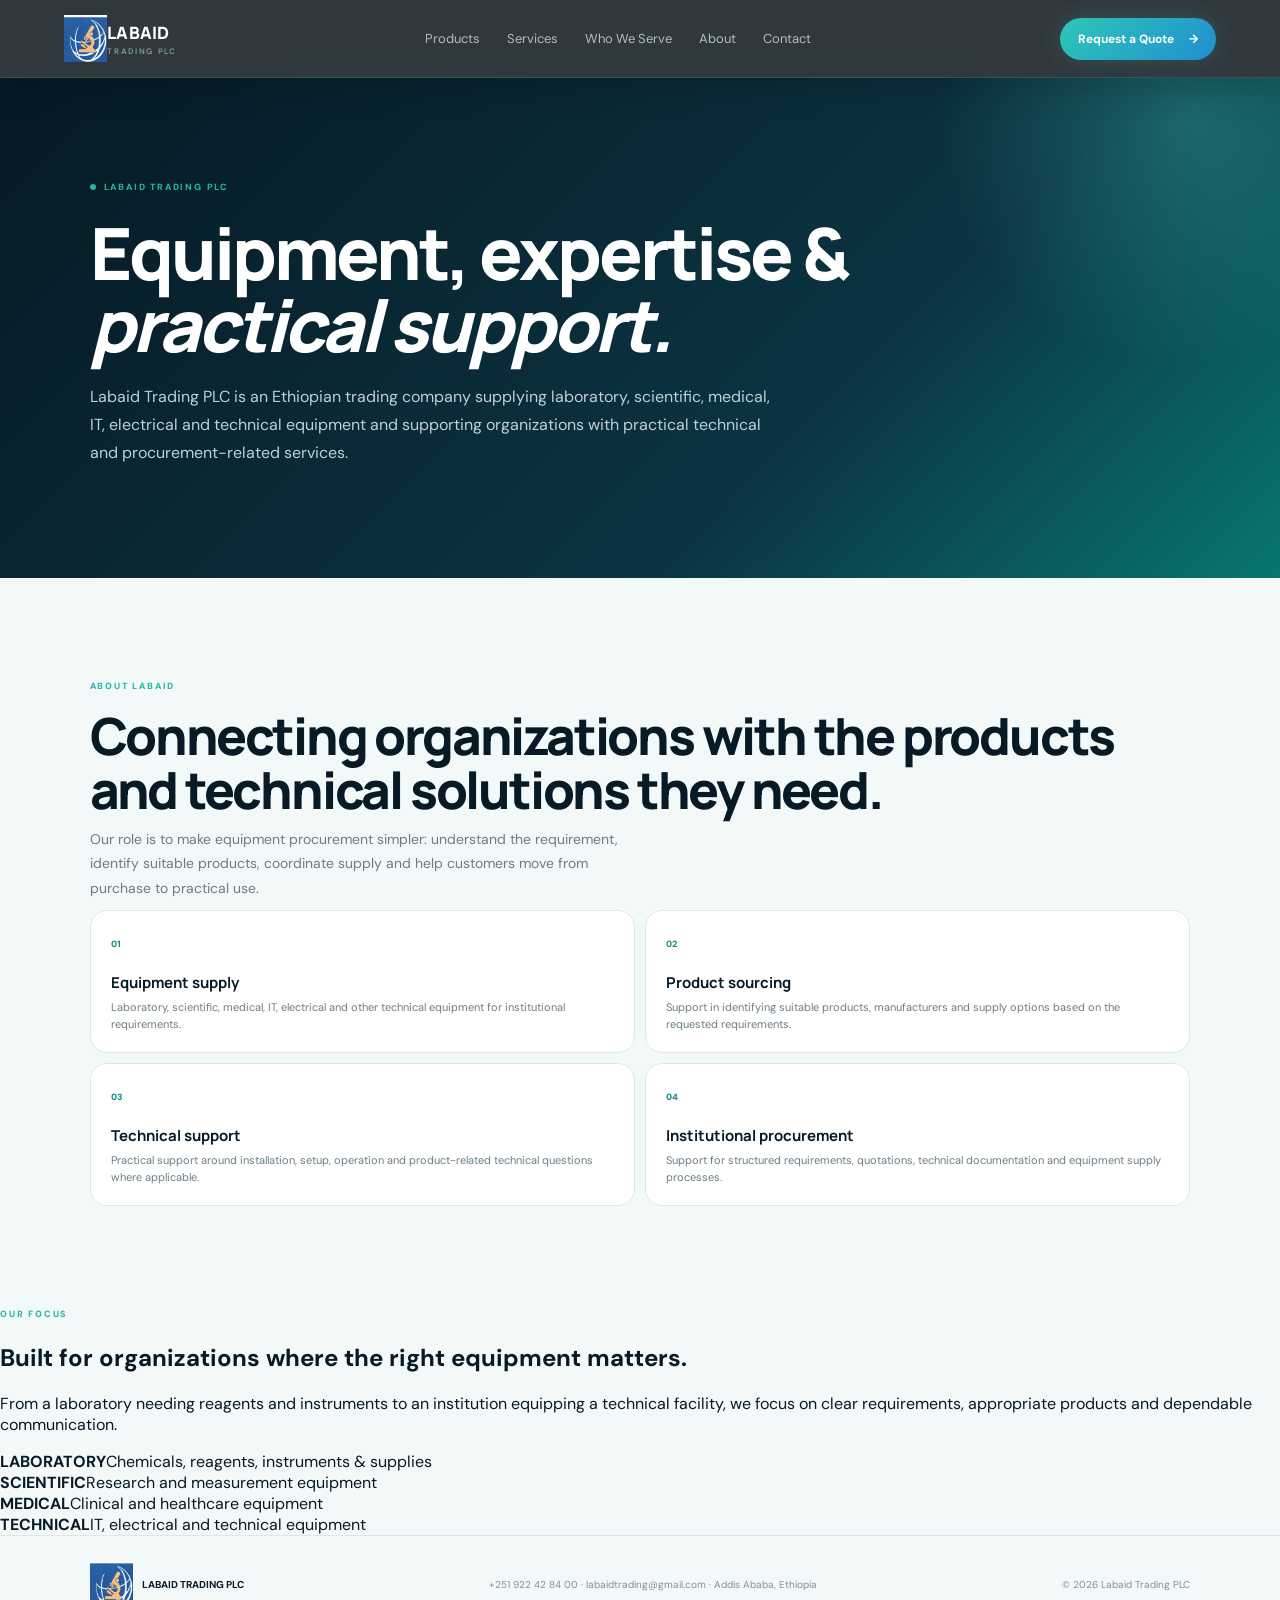
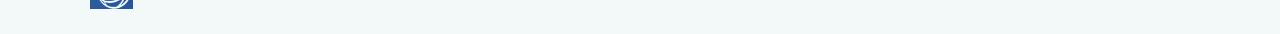
==== about.html @ 238b94e2 "Expand company information and service content" ====
<!doctype html><html lang="en"><head><meta charset="UTF-8"><meta name="viewport" content="width=device-width,initial-scale=1"><title>Labaid Trading PLC | About Us</title><meta name="description" content="About Labaid Trading PLC and its equipment supply and technical support capabilities in Ethiopia."><link rel="preconnect" href="https://fonts.googleapis.com"><link rel="preconnect" href="https://fonts.gstatic.com" crossorigin><link href="https://fonts.googleapis.com/css2?family=DM+Sans:wght@400;500;600;700&family=Manrope:wght@600;700;800&display=swap" rel="stylesheet"><link rel="stylesheet" href="styles.css"></head><body><header class="nav"><a class="brand" href="index.html"><img class="brand-logo" src="labaid-logo.svg" alt="Labaid Trading PLC logo"><span>LABAID <small>TRADING PLC</small></span></a><nav><a href="products.html">Products</a><a href="services.html">Services</a><a href="who-we-serve.html">Who We Serve</a><a href="about.html">About</a><a href="contact.html">Contact</a></nav><a class="nav-cta" href="contact.html">Request a Quote <span>→</span></a></header><main><section class="page-hero"><div class="hero-copy"><div class="eyebrow"><span></span> LABAID TRADING PLC</div><h1>Equipment, expertise & <em>practical support.</em></h1><p>Labaid Trading PLC is an Ethiopian trading company supplying laboratory, scientific, medical, IT, electrical and technical equipment and supporting organizations with practical technical and procurement-related services.</p></div></section><section class="page-section"><div class="sector-intro"><span class="eyebrow small">About Labaid</span><h2>Connecting organizations with the products and technical solutions they need.</h2><p>Our role is to make equipment procurement simpler: understand the requirement, identify suitable products, coordinate supply and help customers move from purchase to practical use.</p></div><div class="sector-grid"><div><span>01</span><strong>Equipment supply</strong><p>Laboratory, scientific, medical, IT, electrical and other technical equipment for institutional requirements.</p></div><div><span>02</span><strong>Product sourcing</strong><p>Support in identifying suitable products, manufacturers and supply options based on the requested requirements.</p></div><div><span>03</span><strong>Technical support</strong><p>Practical support around installation, setup, operation and product-related technical questions where applicable.</p></div><div><span>04</span><strong>Institutional procurement</strong><p>Support for structured requirements, quotations, technical documentation and equipment supply processes.</p></div></div></section><section class="dark-info-section"><div><span class="eyebrow small">Our focus</span><h2>Built for organizations where the right equipment matters.</h2><p>From a laboratory needing reagents and instruments to an institution equipping a technical facility, we focus on clear requirements, appropriate products and dependable communication.</p></div><div class="focus-list"><div><b>LABORATORY</b><span>Chemicals, reagents, instruments & supplies</span></div><div><b>SCIENTIFIC</b><span>Research and measurement equipment</span></div><div><b>MEDICAL</b><span>Clinical and healthcare equipment</span></div><div><b>TECHNICAL</b><span>IT, electrical and technical equipment</span></div></div></section></main><footer><div><img class="brand-logo" src="labaid-logo.svg" alt="Labaid Trading PLC logo"><b>LABAID TRADING PLC</b></div><span>+251 922 42 84 00 · labaidtrading@gmail.com · Addis Ababa, Ethiopia</span><span>© 2026 Labaid Trading PLC</span></footer></body></html>
---- styles.css ----
:root{--ink:#071a25;--ink2:#0b2735;--muted:#6c7d86;--paper:#f5f8f8;--card:#fff;--line:#dfe8e9;--accent:#0c8a82;--accent2:#22b8a8;--soft:#e5f5f2;--navy:#061923}
*{box-sizing:border-box}html{scroll-behavior:smooth}body{margin:0;background:var(--paper);color:var(--ink);font-family:"DM Sans",sans-serif}button,input,textarea{font:inherit}a{text-decoration:none;color:inherit}.nav{height:78px;display:flex;align-items:center;justify-content:space-between;padding:0 5%;position:sticky;top:0;z-index:20;background:rgba(245,248,248,.88);backdrop-filter:blur(18px);border-bottom:1px solid rgba(7,26,37,.08)}.brand{display:flex;align-items:center;gap:10px;font:800 17px Manrope;letter-spacing:.2px}.brand small{display:block;font:600 8px "DM Sans";letter-spacing:1.7px;color:var(--muted);margin-top:2px}.brand-mark{display:grid;place-items:center;width:34px;height:34px;border-radius:11px;background:var(--ink);color:#fff;font:800 17px Manrope}.nav nav{display:flex;gap:27px;font-size:13px;color:#52636b}.nav nav a:hover{color:var(--accent)}.nav-cta,.primary{display:inline-flex;align-items:center;gap:15px;border:0;border-radius:999px;background:var(--ink);color:#fff;padding:13px 18px;font-weight:700;font-size:12px;box-shadow:0 10px 25px rgba(7,26,37,.14);transition:.2s}.nav-cta:hover,.primary:hover{transform:translateY(-2px);background:#0d3443}.hero{min-height:700px;background:linear-gradient(135deg,#061923 0%,#0b2938 55%,#083f48 100%);color:#fff;display:grid;grid-template-columns:1.05fr .95fr;align-items:center;padding:70px 7%;position:relative;overflow:hidden}.hero-grid{position:absolute;inset:0;opacity:.17;background-image:linear-gradient(rgba(255,255,255,.15) 1px,transparent 1px),linear-gradient(90deg,rgba(255,255,255,.15) 1px,transparent 1px);background-size:70px 70px;mask-image:linear-gradient(to right,#000,transparent)}.orb{position:absolute;border-radius:50%;filter:blur(1px);opacity:.4}.orb-a{width:480px;height:480px;right:-130px;top:-160px;background:radial-gradient(circle,#1eb5a6,transparent 67%)}.orb-b{width:300px;height:300px;left:-180px;bottom:-160px;background:radial-gradient(circle,#146c82,transparent 67%)}.hero-copy{position:relative;z-index:1;max-width:760px}.eyebrow{display:inline-flex;align-items:center;gap:8px;text-transform:uppercase;letter-spacing:1.8px;font-size:9px;font-weight:800;color:var(--accent2)}.hero .eyebrow{color:#75e4d7}.eyebrow>span{width:6px;height:6px;border-radius:50%;background:currentColor}.eyebrow.small{font-size:9px}.hero h1{font:800 clamp(45px,6vw,78px)/.99 Manrope;letter-spacing:-3.8px;margin:24px 0 25px}.hero h1 em,h2 em{font-style:normal;color:#46d5c5}.hero p{max-width:650px;color:#bfd0d5;font-size:16px;line-height:1.75;margin:0 0 30px}.hero-actions{display:flex;gap:11px;align-items:center}.hero .primary{background:var(--accent2);color:#05201f}.hero .primary:hover{background:#5de0d3}.secondary{border:1px solid rgba(255,255,255,.22);border-radius:999px;padding:13px 19px;font-weight:700;font-size:12px;color:#e7f0f2}.hero-proof{display:flex;gap:13px;align-items:center;margin-top:50px;color:#88a3ac;font-size:10px;text-transform:uppercase;letter-spacing:.8px}.hero-proof span{color:#4ed8c9}.hero-proof b{color:#d8e4e7;font-weight:600;margin-right:12px}.hero-panel{position:relative;z-index:1;justify-self:end;width:min(420px,100%);height:440px;border:1px solid rgba(255,255,255,.14);border-radius:30px;background:linear-gradient(145deg,rgba(255,255,255,.08),rgba(255,255,255,.025));box-shadow:0 35px 100px rgba(0,0,0,.25);backdrop-filter:blur(8px);padding:24px;display:flex;flex-direction:column;justify-content:space-between}.panel-top,.panel-bottom{display:flex;justify-content:space-between;color:#9bb4bc;font-size:9px;letter-spacing:1.4px}.panel-ring{flex:1;display:grid;place-items:center}.panel-ring:before{content:"";position:absolute;width:265px;height:265px;border:1px solid rgba(70,213,197,.28);border-radius:50%;box-shadow:0 0 0 24px rgba(70,213,197,.025),0 0 0 48px rgba(70,213,197,.018)}.ring-core{width:150px;height:150px;border-radius:50%;display:grid;place-items:center;text-align:center;background:radial-gradient(circle,#1b555e,#0a2934 70%);border:1px solid rgba(70,213,197,.55);font:800 26px/1 Manrope;letter-spacing:2px;position:relative}.ring-core small{font:600 7px "DM Sans";letter-spacing:2px;color:#7fd8d0}.intro{display:grid;grid-template-columns:1fr 1fr;gap:70px;padding:105px 7% 85px;background:#fff}.intro h2,.section-head h2,.sector-intro h2,.about h2,.cta h2{font:800 clamp(30px,4vw,52px)/1.06 Manrope;letter-spacing:-2.2px;margin:14px 0 0}.intro p,.sector-intro p,.about p,.cta p{color:var(--muted);line-height:1.75;font-size:14px;max-width:560px;margin:10px 0}.products{padding:80px 7% 110px}.section-head{display:flex;justify-content:space-between;align-items:end;gap:30px;margin-bottom:30px}.filter{display:flex;flex-wrap:wrap;gap:7px;justify-content:flex-end}.filter button{border:1px solid var(--line);background:#fff;color:#53656d;border-radius:999px;padding:9px 12px;font-size:10px;font-weight:700}.filter button.active,.filter button:hover{background:var(--ink);border-color:var(--ink);color:#fff}.product-grid{display:grid;grid-template-columns:repeat(3,1fr);gap:15px}.product-card{background:#fff;border:1px solid var(--line);border-radius:22px;overflow:hidden;transition:.25s}.product-card:hover{transform:translateY(-5px);box-shadow:0 22px 50px rgba(7,26,37,.09);border-color:#b8d4d2}.product-visual{height:180px;background:linear-gradient(135deg,#dff1ef,#f7fbfb);display:grid;place-items:center;position:relative;overflow:hidden}.product-visual:after{content:"";width:150px;height:150px;border-radius:50%;border:1px solid rgba(12,138,130,.2);box-shadow:0 0 0 22px rgba(12,138,130,.04),0 0 0 45px rgba(12,138,130,.025)}.product-symbol{position:absolute;z-index:1;font-size:42px}.product-body{padding:20px}.tag{font-size:9px;text-transform:uppercase;letter-spacing:1.3px;color:var(--accent);font-weight:800}.product-body h3{font:800 19px Manrope;margin:9px 0 7px}.product-body p{font-size:12px;color:var(--muted);line-height:1.55;margin:0 0 17px}.product-link{color:var(--ink);font-weight:800;font-size:11px}.empty{grid-column:1/-1;text-align:center;padding:60px;background:#fff;border:1px dashed var(--line);border-radius:22px;color:var(--muted)}.services{padding:100px 7%;background:#061923;color:#fff}.services .section-head h2{color:#fff}.service-grid{display:grid;grid-template-columns:repeat(3,1fr);gap:12px;margin-top:35px}.service-card{border:1px solid rgba(255,255,255,.1);border-radius:20px;background:rgba(255,255,255,.045);padding:25px;min-height:190px;transition:.2s}.service-card:hover{background:rgba(255,255,255,.075);transform:translateY(-3px)}.service-icon{font-size:28px}.service-card h3{font:700 18px Manrope;margin:20px 0 8px}.service-card p{font-size:12px;line-height:1.65;color:#9db0b7;margin:0}.sectors{padding:105px 7%;display:grid;grid-template-columns:.85fr 1.15fr;gap:70px}.sector-grid{display:grid;grid-template-columns:repeat(2,1fr);gap:10px}.sector-grid>div{background:#fff;border:1px solid var(--line);border-radius:17px;padding:20px}.sector-grid span{font-size:9px;color:var(--accent);font-weight:800}.sector-grid strong{display:block;font:700 15px Manrope;margin:20px 0 6px}.sector-grid p{font-size:11px;color:var(--muted);line-height:1.5;margin:0}.about{margin:0 7% 100px;background:var(--ink);color:#fff;border-radius:30px;padding:70px;display:grid;grid-template-columns:220px 1fr;gap:55px;align-items:center}.about-mark{width:170px;height:170px;border-radius:45px;display:grid;place-items:center;background:linear-gradient(135deg,var(--accent2),#0b5965);font:800 90px Manrope;box-shadow:0 25px 60px rgba(0,0,0,.2)}.about p{color:#aebfc5}.about-points{display:flex;flex-wrap:wrap;gap:9px;margin-top:25px}.about-points span{border:1px solid rgba(255,255,255,.13);border-radius:999px;padding:9px 12px;font-size:10px;color:#c7d7db}.cta{margin:0 7% 90px;padding:60px 6%;border-radius:28px;background:var(--soft);display:grid;grid-template-columns:1fr 1fr;gap:55px}.cta h2{margin-bottom:8px}.cta form{display:grid;grid-template-columns:1fr 1fr;gap:10px}.cta input,.cta textarea{border:1px solid #cddddd;background:#fff;border-radius:12px;padding:13px;outline:none;color:var(--ink)}.cta textarea{grid-column:1/-1;min-height:115px;resize:vertical}.cta input:focus,.cta textarea:focus{border-color:var(--accent)}.cta .primary{justify-content:center;grid-column:1/-1;background:var(--ink)}#formStatus{grid-column:1/-1;font-size:11px;color:var(--accent);min-height:15px}footer{padding:25px 7%;border-top:1px solid var(--line);display:flex;justify-content:space-between;align-items:center;color:#829199;font-size:10px;gap:20px}footer>div{display:flex;align-items:center;gap:9px;color:var(--ink)}footer .brand-mark{width:28px;height:28px;font-size:13px}.modal-backdrop{display:none;position:fixed;inset:0;background:rgba(2,15,21,.68);backdrop-filter:blur(8px);z-index:40;padding:20px}.modal-backdrop.open{display:grid;place-items:center}.modal{width:min(620px,100%);background:#fff;border-radius:25px;padding:35px;position:relative;box-shadow:0 35px 100px rgba(0,0,0,.3)}#modalClose{position:absolute;right:17px;top:15px;border:0;border-radius:50%;width:34px;height:34px;background:#edf2f2;font-size:22px;color:#60717a}.modal h2{font:800 30px Manrope;letter-spacing:-1.2px;margin:10px 0}.modal p{color:var(--muted);line-height:1.6}.modal .primary{margin-top:20px}.modal-meta{font-size:10px;text-transform:uppercase;letter-spacing:1px;color:var(--accent);font-weight:800}.modal a{color:var(--accent);font-weight:700}@media(max-width:900px){.nav nav{display:none}.hero{grid-template-columns:1fr;padding:80px 6%;min-height:auto}.hero-panel{display:none}.intro,.sectors,.cta{grid-template-columns:1fr}.product-grid,.service-grid{grid-template-columns:repeat(2,1fr)}.about{grid-template-columns:1fr;padding:45px}.about-mark{width:110px;height:110px;font-size:60px}.section-head{align-items:start;flex-direction:column}.filter{justify-content:flex-start}}@media(max-width:560px){.nav{padding:0 18px}.nav-cta{display:none}.hero{padding:70px 20px}.hero h1{letter-spacing:-2.4px}.hero-proof{flex-wrap:wrap}.intro,.products,.services,.sectors{padding-left:20px;padding-right:20px}.product-grid,.service-grid,.sector-grid{grid-template-columns:1fr}.about{margin:0 20px 60px;padding:35px 25px}.cta{margin:0 20px 60px;padding:35px 25px}.cta form{grid-template-columns:1fr}.cta textarea,.cta .primary{grid-column:auto}footer{padding:22px 20px;flex-direction:column;align-items:flex-start}}
.brand-logo{height:48px;width:auto;display:block;object-fit:contain}.nav .brand{gap:0}.hero-photo{width:100%;height:100%;min-height:390px;object-fit:cover;border-radius:22px;opacity:.9;display:block}.hero-panel{overflow:hidden}.hero-panel .panel-top,.hero-panel .panel-bottom{position:relative;z-index:2}.hero-panel:has(.hero-photo){padding:18px}.hero-panel:has(.hero-photo) .panel-ring{position:relative;overflow:hidden;border-radius:22px}.hero-panel:has(.hero-photo) .panel-ring:before{display:none}.visual-strip{padding:0 7% 95px;display:grid;grid-template-columns:1.4fr 1fr 1fr;gap:14px}.visual-tile{min-height:270px;border-radius:24px;overflow:hidden;position:relative;background:#0b2735}.visual-tile img{width:100%;height:100%;object-fit:cover;display:block;transition:.4s}.visual-tile:hover img{transform:scale(1.04)}.visual-tile:after{content:"";position:absolute;inset:0;background:linear-gradient(180deg,transparent 35%,rgba(4,20,27,.72))}.visual-tile div{position:absolute;z-index:2;left:22px;bottom:20px;color:#fff}.visual-tile strong{display:block;font:700 17px Manrope}.visual-tile span{font-size:10px;color:#c8d8dc}.page-hero{min-height:500px;background:linear-gradient(135deg,#061923,#0b3442 65%,#08766e);color:#fff;padding:95px 7%;display:flex;align-items:center;position:relative;overflow:hidden}.page-hero:after{content:"";position:absolute;width:520px;height:520px;border-radius:50%;right:-170px;top:-220px;background:radial-gradient(circle,rgba(70,213,197,.28),transparent 68%)}.page-hero .hero-copy{max-width:800px}.page-hero h1{font:800 clamp(44px,6vw,72px)/1 Manrope;letter-spacing:-3px;margin:22px 0}.page-hero p{max-width:680px;color:#bfd0d5;font-size:16px;line-height:1.75}.page-section{padding:95px 7%}.page-contact{padding:65px 7%;background:var(--soft);display:grid;grid-template-columns:1fr 1fr;gap:50px}.contact-details{display:grid;gap:10px;margin-top:22px}.contact-details div{background:#fff;border:1px solid var(--line);border-radius:14px;padding:14px 16px}.contact-details b{display:block;font-size:10px;text-transform:uppercase;letter-spacing:1px;color:var(--accent);margin-bottom:4px}.contact-details span{font-size:13px;color:var(--ink)}.product-photo{width:100%;height:180px;object-fit:cover;display:block}.modal-product-photo{width:100%;max-height:280px;object-fit:cover;border-radius:15px;margin-bottom:20px}@media(max-width:900px){.visual-strip{grid-template-columns:1fr 1fr}.page-contact{grid-template-columns:1fr}}@media(max-width:560px){.visual-strip{grid-template-columns:1fr;padding-left:20px;padding-right:20px}.brand-logo{height:42px}.page-hero{padding:75px 20px}.page-section{padding-left:20px;padding-right:20px}.page-contact{padding-left:20px;padding-right:20px}}

.category-lead{color:var(--muted);font-size:13px;line-height:1.6;max-width:600px;margin:12px 0 0}.category-grid{display:grid;grid-template-columns:repeat(4,1fr);gap:14px;margin-top:34px}.category-card{background:#fff;border:1px solid var(--line);border-radius:24px;overflow:hidden;transition:.25s;box-shadow:0 8px 24px rgba(7,26,37,.04)}.category-card:hover{transform:translateY(-7px);box-shadow:0 25px 55px rgba(7,26,37,.12);border-color:#a8d4cf}.category-image{height:190px;overflow:hidden;background:#e8f3f2}.category-image img{width:100%;height:100%;object-fit:cover;display:block;transition:.4s}.category-card:hover .category-image img{transform:scale(1.06)}.category-content{padding:20px}.category-content>span{font-size:9px;color:var(--accent);font-weight:800;letter-spacing:1px}.category-content h3{font:800 18px/1.15 Manrope;margin:10px 0 8px}.category-content p{font-size:11px;color:var(--muted);line-height:1.55;min-height:52px}.category-content strong{display:flex;justify-content:space-between;align-items:center;margin-top:18px;font-size:11px;color:var(--ink)}.category-content strong b{font-size:18px;color:var(--accent)}.product-category-nav{display:grid;grid-template-columns:repeat(5,1fr);gap:10px;margin:0 0 30px}.mini-category{border:1px solid var(--line);background:#fff;border-radius:17px;padding:8px;display:grid;grid-template-columns:45px 1fr auto;gap:9px;align-items:center;transition:.2s}.mini-category img{width:45px;height:45px;border-radius:11px;object-fit:cover}.mini-category span{font-size:10px;font-weight:800;line-height:1.2;color:var(--ink)}.mini-category b{color:var(--accent);font-size:15px}.mini-category:hover,.mini-category.active{border-color:var(--accent);box-shadow:0 8px 22px rgba(12,138,130,.1);transform:translateY(-2px)}
@media(max-width:1000px){.category-grid{grid-template-columns:repeat(2,1fr)}.product-category-nav{grid-template-columns:repeat(2,1fr)}}@media(max-width:560px){.category-grid,.product-category-nav{grid-template-columns:1fr}.category-image{height:170px}}

.category-no-image{height:100%;display:grid;place-items:center;text-align:center;background:linear-gradient(135deg,#eef8f6,#d8eee9);color:#0b5e59;font:800 18px Manrope;letter-spacing:2px}.category-no-image span{display:block;font:600 10px "DM Sans";letter-spacing:1px;color:#6c7d86;margin-top:7px}.mini-category-symbol{width:45px;height:45px;border-radius:11px;background:#e5f5f2;display:grid;place-items:center;font-size:22px}.product-visual:has(.product-symbol):after{display:none}

/* Labaid futuristic visual system */
:root{--future-bg:#050d14;--future-panel:#0a1721;--future-panel2:#0d202b;--future-line:rgba(111,236,220,.16);--future-glow:#42ddca;--future-blue:#4ea9ff}
body{background:#f3f8f8}
.nav{background:rgba(5,13,20,.82);color:#eaf6f6;border-bottom:1px solid var(--future-line);box-shadow:0 8px 35px rgba(0,0,0,.16)}
.nav nav{color:#a9c0c6}.nav nav a:hover{color:var(--future-glow)}.brand{color:#fff}.brand small{color:#7e9ba3}.brand-mark{background:linear-gradient(135deg,#123846,#07151e);border:1px solid var(--future-line);box-shadow:0 0 22px rgba(66,221,202,.15)}
.nav-cta{background:linear-gradient(135deg,#2ec7b6,#218ed1);box-shadow:0 0 25px rgba(66,221,202,.18)}.nav-cta:hover{background:linear-gradient(135deg,#43e0ce,#38a5ef)}
.hero{background:radial-gradient(circle at 80% 20%,rgba(52,191,255,.16),transparent 27%),radial-gradient(circle at 20% 80%,rgba(66,221,202,.13),transparent 30%),linear-gradient(135deg,#030a10,#071923 55%,#062c38);min-height:730px}
.hero-grid{opacity:.25;background-size:55px 55px;background-image:linear-gradient(rgba(95,225,214,.10) 1px,transparent 1px),linear-gradient(90deg,rgba(95,225,214,.10) 1px,transparent 1px);mask-image:linear-gradient(90deg,#000 20%,transparent 90%)}
.hero h1{ text-shadow:0 0 35px rgba(66,221,202,.12)}.hero h1 em{ text-shadow:0 0 25px rgba(66,221,202,.28)}
.hero-panel{border-color:rgba(100,225,215,.22);background:linear-gradient(145deg,rgba(19,49,62,.72),rgba(4,16,24,.78));box-shadow:0 35px 100px rgba(0,0,0,.4),inset 0 0 50px rgba(66,221,202,.04)}
.panel-ring{position:relative}.panel-ring:after{content:"";position:absolute;width:310px;height:310px;border:1px solid rgba(78,169,255,.13);border-radius:50%;animation:futureSpin 18s linear infinite}
@keyframes futureSpin{to{transform:rotate(360deg)}}
.intro{background:#f7fbfb}.intro h2,.section-head h2{letter-spacing:-2.6px}
.products{background:linear-gradient(180deg,#f7fbfb,#edf5f5)}
.category-grid{gap:16px}
.category-card{background:linear-gradient(145deg,#fff,#f3f9f9)!important;border:1px solid #d4e5e5!important;box-shadow:0 12px 35px rgba(7,35,45,.05);transition:.35s cubic-bezier(.2,.8,.2,1)!important}
.category-card:hover{transform:translateY(-8px) scale(1.01)!important;border-color:rgba(66,221,202,.55)!important;box-shadow:0 25px 65px rgba(7,35,45,.13),0 0 30px rgba(66,221,202,.08)}
.category-image{background:radial-gradient(circle at 50% 40%,#e9ffff,#dceeee)!important}
.category-image img{object-fit:contain!important;padding:22px;mix-blend-mode:multiply}
.product-grid{gap:18px}
.product-card{border:1px solid #d5e5e5;background:linear-gradient(145deg,#fff,#f6fbfb);box-shadow:0 12px 35px rgba(7,35,45,.055);transition:.35s cubic-bezier(.2,.8,.2,1)}
.product-card:hover{transform:translateY(-8px);border-color:rgba(66,221,202,.6);box-shadow:0 28px 65px rgba(7,35,45,.13),0 0 28px rgba(66,221,202,.08)}
.product-visual{height:205px;background:radial-gradient(circle at 50% 45%,#fff,#e9f5f4 65%,#dceceb)}
.product-photo{position:relative;z-index:2;width:100%;height:100%;object-fit:contain;padding:22px;filter:drop-shadow(0 18px 18px rgba(5,35,43,.13));transition:.35s}
.product-card:hover .product-photo{transform:scale(1.055) translateY(-3px)}
.product-visual:after{width:175px;height:175px;border-color:rgba(66,221,202,.13);box-shadow:0 0 0 26px rgba(66,221,202,.035),0 0 0 52px rgba(78,169,255,.025)}
.services{background:radial-gradient(circle at 85% 15%,rgba(78,169,255,.13),transparent 24%),radial-gradient(circle at 10% 80%,rgba(66,221,202,.11),transparent 25%),#040d14}
.service-card{border-color:rgba(100,225,215,.13);background:linear-gradient(145deg,rgba(255,255,255,.065),rgba(255,255,255,.025));box-shadow:inset 0 1px rgba(255,255,255,.06);transition:.3s}
.service-card:hover{border-color:rgba(66,221,202,.42);box-shadow:0 0 35px rgba(66,221,202,.07),inset 0 1px rgba(255,255,255,.08)}
.about{background:radial-gradient(circle at 85% 20%,rgba(66,221,202,.12),transparent 25%),linear-gradient(135deg,#06141d,#081f2b);border:1px solid rgba(100,225,215,.13);box-shadow:0 30px 80px rgba(5,20,27,.18)}
.about-mark{background:linear-gradient(135deg,#1ec4b2,#1677a5);box-shadow:0 0 45px rgba(66,221,202,.18)}
.cta{background:linear-gradient(135deg,#e8f8f5,#edf7ff);border:1px solid #d2e7e6;box-shadow:0 20px 55px rgba(7,35,45,.06)}
.visual-strip{padding-top:5px}
.visual-tile{border:1px solid rgba(66,221,202,.15);box-shadow:0 18px 45px rgba(5,30,40,.12);background:#071923}
.visual-tile img{object-fit:contain!important;padding:25px;background:radial-gradient(circle,#f7ffff,#dceeee);mix-blend-mode:normal}
.visual-tile:after{background:linear-gradient(180deg,transparent 40%,rgba(4,20,27,.78))}
.modal{border:1px solid #d5e6e5;box-shadow:0 40px 120px rgba(0,0,0,.38)}
.modal-product-photo{width:100%;max-height:280px;object-fit:contain;background:radial-gradient(circle,#fff,#e8f5f3);border-radius:16px;padding:18px;margin-bottom:18px}
@media(max-width:560px){.product-visual{height:185px}.hero{min-height:670px}}

.chemical-card .product-visual{background:radial-gradient(circle at 50% 45%,#f5fffe,#dcefed 70%);display:grid;place-items:center}
.chemical-visual{width:calc(100% - 42px);height:calc(100% - 42px);border:1px solid rgba(12,138,130,.18);border-radius:18px;background:linear-gradient(145deg,rgba(255,255,255,.9),rgba(226,246,243,.75));display:flex;flex-direction:column;align-items:center;justify-content:center;gap:8px;color:#167d75;letter-spacing:2px;position:relative;overflow:hidden}
.chemical-visual:before,.chemical-visual:after{content:"";position:absolute;border:1px solid rgba(66,221,202,.18);border-radius:50%}
.chemical-visual:before{width:120px;height:120px}.chemical-visual:after{width:175px;height:175px}
.chemical-visual span{font-size:8px;font-weight:800;z-index:1}.chemical-visual b{font-size:30px;font-weight:500;z-index:1;text-shadow:0 0 18px rgba(66,221,202,.25)}
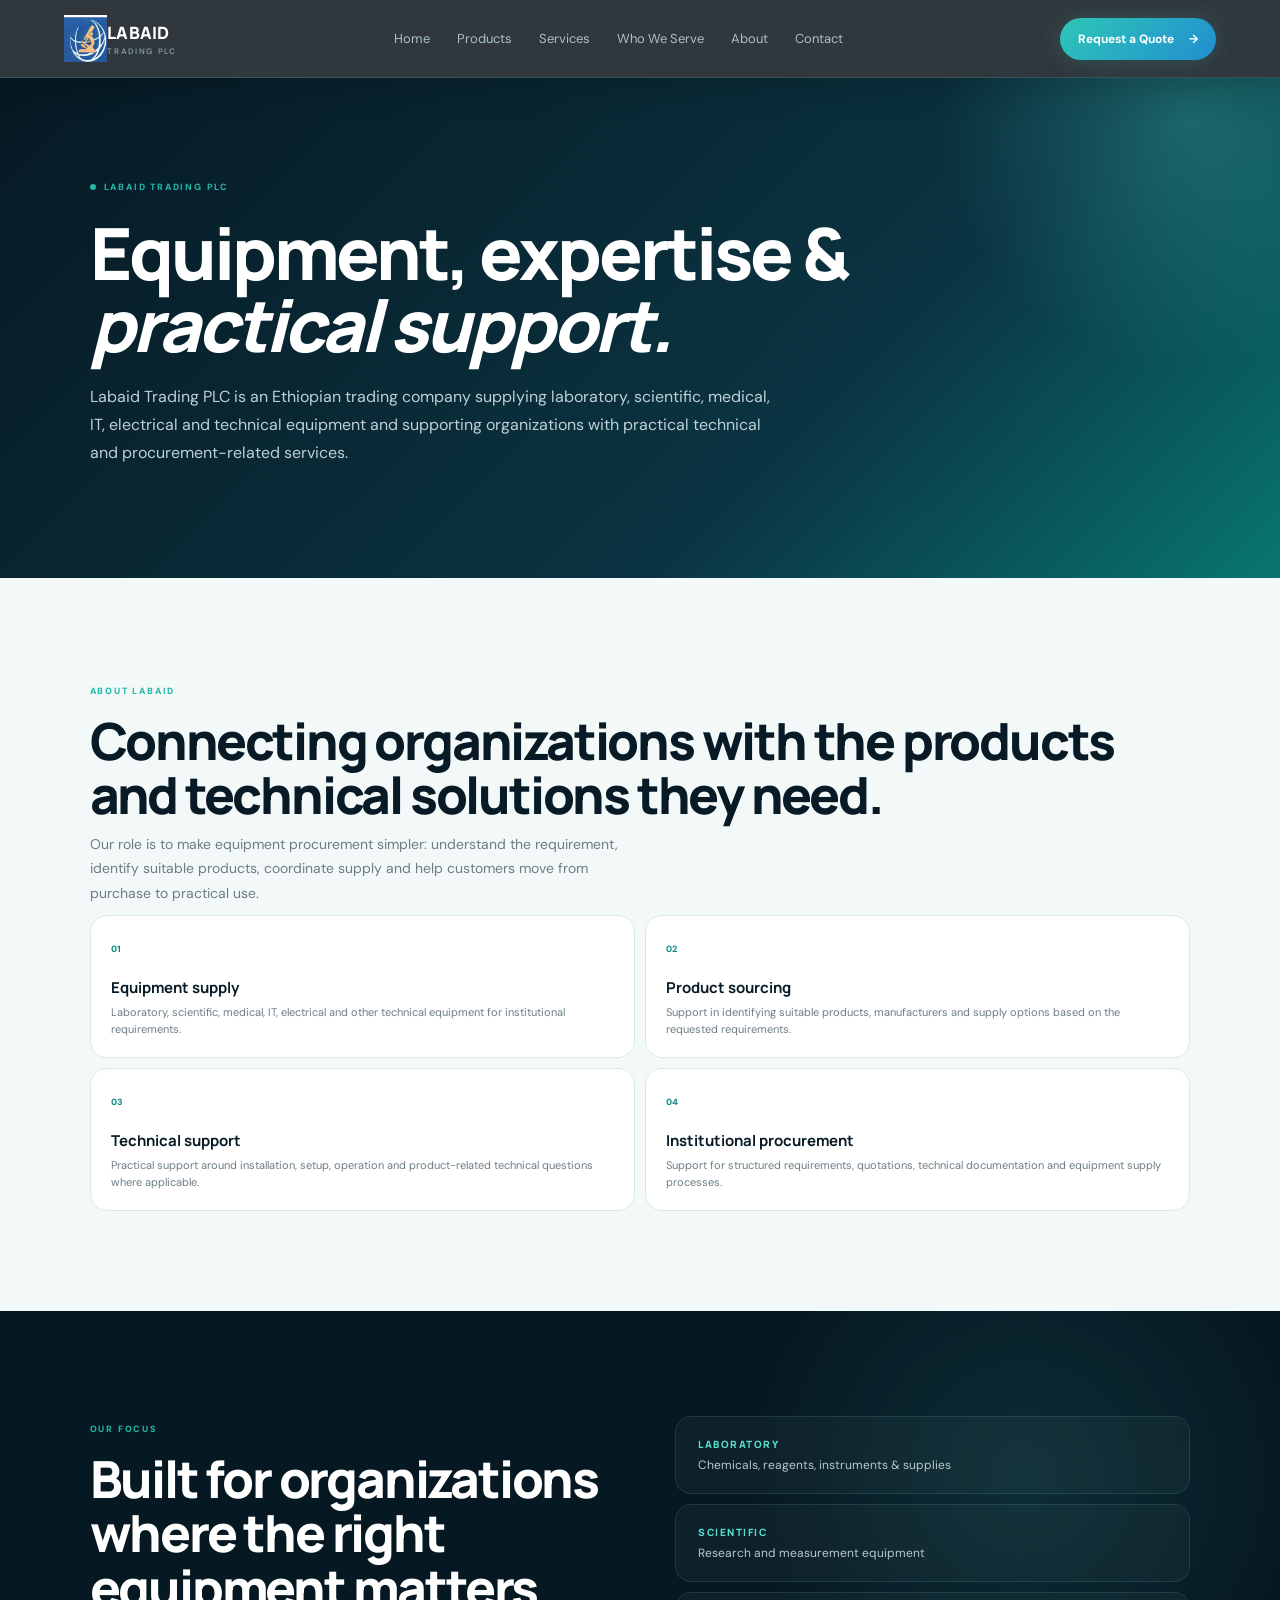
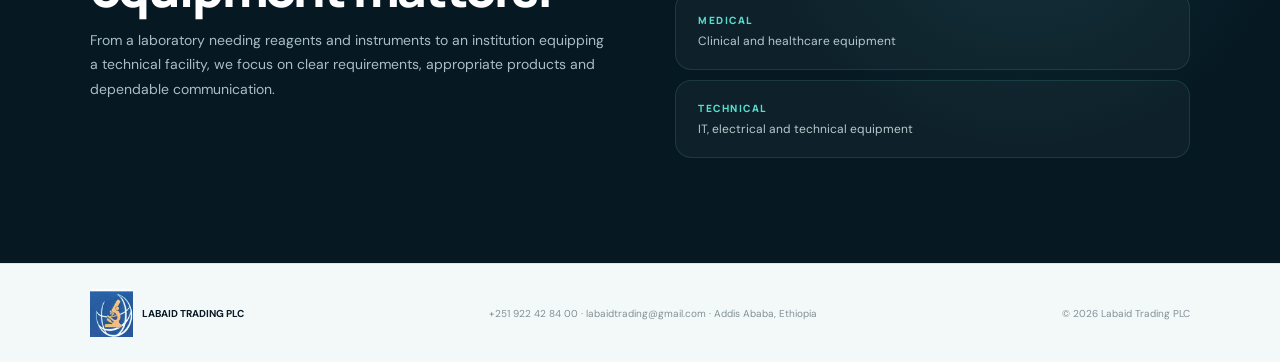
==== commit 32bbdd11: "Add Home navigation link" ====
--- a/about.html
+++ b/about.html
@@ -1 +1 @@
-<!doctype html><html lang="en"><head><meta charset="UTF-8"><meta name="viewport" content="width=device-width,initial-scale=1"><title>Labaid Trading PLC | About Us</title><meta name="description" content="About Labaid Trading PLC and its equipment supply and technical support capabilities in Ethiopia."><link rel="preconnect" href="https://fonts.googleapis.com"><link rel="preconnect" href="https://fonts.gstatic.com" crossorigin><link href="https://fonts.googleapis.com/css2?family=DM+Sans:wght@400;500;600;700&family=Manrope:wght@600;700;800&display=swap" rel="stylesheet"><link rel="stylesheet" href="styles.css"></head><body><header class="nav"><a class="brand" href="index.html"><img class="brand-logo" src="labaid-logo.svg" alt="Labaid Trading PLC logo"><span>LABAID <small>TRADING PLC</small></span></a><nav><a href="products.html">Products</a><a href="services.html">Services</a><a href="who-we-serve.html">Who We Serve</a><a href="about.html">About</a><a href="contact.html">Contact</a></nav><a class="nav-cta" href="contact.html">Request a Quote <span>→</span></a></header><main><section class="page-hero"><div class="hero-copy"><div class="eyebrow"><span></span> LABAID TRADING PLC</div><h1>Equipment, expertise & <em>practical support.</em></h1><p>Labaid Trading PLC is an Ethiopian trading company supplying laboratory, scientific, medical, IT, electrical and technical equipment and supporting organizations with practical technical and procurement-related services.</p></div></section><section class="page-section"><div class="sector-intro"><span class="eyebrow small">About Labaid</span><h2>Connecting organizations with the products and technical solutions they need.</h2><p>Our role is to make equipment procurement simpler: understand the requirement, identify suitable products, coordinate supply and help customers move from purchase to practical use.</p></div><div class="sector-grid"><div><span>01</span><strong>Equipment supply</strong><p>Laboratory, scientific, medical, IT, electrical and other technical equipment for institutional requirements.</p></div><div><span>02</span><strong>Product sourcing</strong><p>Support in identifying suitable products, manufacturers and supply options based on the requested requirements.</p></div><div><span>03</span><strong>Technical support</strong><p>Practical support around installation, setup, operation and product-related technical questions where applicable.</p></div><div><span>04</span><strong>Institutional procurement</strong><p>Support for structured requirements, quotations, technical documentation and equipment supply processes.</p></div></div></section><section class="dark-info-section"><div><span class="eyebrow small">Our focus</span><h2>Built for organizations where the right equipment matters.</h2><p>From a laboratory needing reagents and instruments to an institution equipping a technical facility, we focus on clear requirements, appropriate products and dependable communication.</p></div><div class="focus-list"><div><b>LABORATORY</b><span>Chemicals, reagents, instruments & supplies</span></div><div><b>SCIENTIFIC</b><span>Research and measurement equipment</span></div><div><b>MEDICAL</b><span>Clinical and healthcare equipment</span></div><div><b>TECHNICAL</b><span>IT, electrical and technical equipment</span></div></div></section></main><footer><div><img class="brand-logo" src="labaid-logo.svg" alt="Labaid Trading PLC logo"><b>LABAID TRADING PLC</b></div><span>+251 922 42 84 00 · labaidtrading@gmail.com · Addis Ababa, Ethiopia</span><span>© 2026 Labaid Trading PLC</span></footer></body></html>+<!doctype html><html lang="en"><head><meta charset="UTF-8"><meta name="viewport" content="width=device-width,initial-scale=1"><title>Labaid Trading PLC | About Us</title><meta name="description" content="About Labaid Trading PLC and its equipment supply and technical support capabilities in Ethiopia."><link rel="preconnect" href="https://fonts.googleapis.com"><link rel="preconnect" href="https://fonts.gstatic.com" crossorigin><link href="https://fonts.googleapis.com/css2?family=DM+Sans:wght@400;500;600;700&family=Manrope:wght@600;700;800&display=swap" rel="stylesheet"><link rel="stylesheet" href="styles.css"></head><body><header class="nav"><a class="brand" href="index.html"><img class="brand-logo" src="labaid-logo.svg" alt="Labaid Trading PLC logo"><span>LABAID <small>TRADING PLC</small></span></a><nav><a href="index.html">Home</a><a href="products.html">Products</a><a href="services.html">Services</a><a href="who-we-serve.html">Who We Serve</a><a href="about.html">About</a><a href="contact.html">Contact</a></nav><a class="nav-cta" href="contact.html">Request a Quote <span>→</span></a></header><main><section class="page-hero"><div class="hero-copy"><div class="eyebrow"><span></span> LABAID TRADING PLC</div><h1>Equipment, expertise & <em>practical support.</em></h1><p>Labaid Trading PLC is an Ethiopian trading company supplying laboratory, scientific, medical, IT, electrical and technical equipment and supporting organizations with practical technical and procurement-related services.</p></div></section><section class="page-section"><div class="sector-intro"><span class="eyebrow small">About Labaid</span><h2>Connecting organizations with the products and technical solutions they need.</h2><p>Our role is to make equipment procurement simpler: understand the requirement, identify suitable products, coordinate supply and help customers move from purchase to practical use.</p></div><div class="sector-grid"><div><span>01</span><strong>Equipment supply</strong><p>Laboratory, scientific, medical, IT, electrical and other technical equipment for institutional requirements.</p></div><div><span>02</span><strong>Product sourcing</strong><p>Support in identifying suitable products, manufacturers and supply options based on the requested requirements.</p></div><div><span>03</span><strong>Technical support</strong><p>Practical support around installation, setup, operation and product-related technical questions where applicable.</p></div><div><span>04</span><strong>Institutional procurement</strong><p>Support for structured requirements, quotations, technical documentation and equipment supply processes.</p></div></div></section><section class="dark-info-section"><div><span class="eyebrow small">Our focus</span><h2>Built for organizations where the right equipment matters.</h2><p>From a laboratory needing reagents and instruments to an institution equipping a technical facility, we focus on clear requirements, appropriate products and dependable communication.</p></div><div class="focus-list"><div><b>LABORATORY</b><span>Chemicals, reagents, instruments & supplies</span></div><div><b>SCIENTIFIC</b><span>Research and measurement equipment</span></div><div><b>MEDICAL</b><span>Clinical and healthcare equipment</span></div><div><b>TECHNICAL</b><span>IT, electrical and technical equipment</span></div></div></section></main><footer><div><img class="brand-logo" src="labaid-logo.svg" alt="Labaid Trading PLC logo"><b>LABAID TRADING PLC</b></div><span>+251 922 42 84 00 · labaidtrading@gmail.com · Addis Ababa, Ethiopia</span><span>© 2026 Labaid Trading PLC</span></footer></body></html>
--- a/styles.css
+++ b/styles.css
@@ -52,3 +52,93 @@
 .chemical-visual:before,.chemical-visual:after{content:"";position:absolute;border:1px solid rgba(66,221,202,.18);border-radius:50%}
 .chemical-visual:before{width:120px;height:120px}.chemical-visual:after{width:175px;height:175px}
 .chemical-visual span{font-size:8px;font-weight:800;z-index:1}.chemical-visual b{font-size:30px;font-weight:500;z-index:1;text-shadow:0 0 18px rgba(66,221,202,.25)}
+
+.service-detail-section{padding:105px 7%;background:#f5faf9}
+.service-detail-grid{display:grid;grid-template-columns:repeat(3,1fr);gap:14px;margin-top:40px}
+.service-detail-grid>div{padding:28px;border:1px solid #d8e8e6;border-radius:20px;background:linear-gradient(145deg,#fff,#f0f8f7);box-shadow:0 10px 30px rgba(7,35,45,.045);transition:.3s}
+.service-detail-grid>div:hover{transform:translateY(-5px);border-color:rgba(66,221,202,.5);box-shadow:0 20px 45px rgba(7,35,45,.1)}
+.service-detail-grid span{font:800 10px Manrope;color:var(--accent);letter-spacing:1px}
+.service-detail-grid h3{font:800 20px Manrope;margin:22px 0 8px;color:var(--ink)}
+.service-detail-grid p{font-size:12px;line-height:1.7;color:var(--muted);margin:0}
+.service-callout .primary{margin-top:25px}
+.dark-info-section{padding:105px 7%;display:grid;grid-template-columns:1fr 1fr;gap:70px;background:radial-gradient(circle at 80% 30%,rgba(66,221,202,.1),transparent 25%),#061923;color:#fff}
+.dark-info-section h2{font:800 clamp(30px,4vw,52px)/1.06 Manrope;letter-spacing:-2.2px;margin:14px 0}
+.dark-info-section p{color:#a9bdc4;line-height:1.75;font-size:14px;max-width:580px}
+.focus-list{display:grid;gap:10px}
+.focus-list div{display:flex;flex-direction:column;gap:6px;padding:20px 22px;border:1px solid rgba(100,225,215,.13);border-radius:16px;background:rgba(255,255,255,.035)}
+.focus-list b{font:800 10px Manrope;color:#55decf;letter-spacing:1.5px}.focus-list span{font-size:12px;color:#b6c9ce}
+.page-section{padding:100px 7%}
+@media(max-width:800px){.service-detail-grid{grid-template-columns:1fr 1fr}.dark-info-section{grid-template-columns:1fr}}
+@media(max-width:560px){.service-detail-grid{grid-template-columns:1fr}.page-section{padding:70px 20px}.dark-info-section{padding:75px 20px}}
+
+/* === Site-wide polish & UX === */
+html{scroll-behavior:smooth;scroll-padding-top:90px}
+body{overflow-x:hidden}
+::selection{background:rgba(66,221,202,.25);color:inherit}
+a:focus-visible,button:focus-visible,input:focus-visible,textarea:focus-visible,select:focus-visible,summary:focus-visible{outline:3px solid rgba(66,221,202,.7);outline-offset:3px}
+.nav{position:sticky;top:0;z-index:1000;backdrop-filter:blur(18px);-webkit-backdrop-filter:blur(18px)}
+.nav-menu{display:none;background:transparent;border:1px solid rgba(100,225,215,.25);color:inherit;border-radius:10px;width:42px;height:42px;font-size:21px}
+.nav-open nav{display:flex}
+.announcement{padding:10px 7%;background:#031018;color:#b9d5db;text-align:center;font-size:11px;letter-spacing:.3px;border-bottom:1px solid rgba(100,225,215,.1)}
+.announcement a{color:#66e4d5;font-weight:800}
+.hero-actions .secondary,.page-hero .secondary{cursor:pointer}
+.trust-row{padding:20px 7%;display:flex;justify-content:center;gap:45px;flex-wrap:wrap;background:#071923;color:#a8c1c7;border-top:1px solid rgba(100,225,215,.08);border-bottom:1px solid rgba(100,225,215,.08)}
+.trust-row span{font:700 10px Manrope;letter-spacing:1.4px;text-transform:uppercase}
+.trust-row b{color:#5de0d1;margin-right:7px}
+.home-grid{display:grid;grid-template-columns:1.15fr .85fr;gap:18px;padding:90px 7%;background:#f4f9f8}
+.home-panel{padding:38px;border:1px solid #d8e8e6;border-radius:24px;background:linear-gradient(145deg,#fff,#eef8f7);box-shadow:0 18px 50px rgba(7,35,45,.05)}
+.home-panel.dark{background:radial-gradient(circle at 80% 20%,rgba(66,221,202,.1),transparent 30%),#061923;color:#fff;border-color:rgba(100,225,215,.12)}
+.home-panel h3{font:800 25px Manrope;letter-spacing:-1px;margin:10px 0}
+.home-panel p{line-height:1.75;color:#6b7d85;font-size:13px}
+.home-panel.dark p{color:#a9bdc4}
+.home-panel ul{padding:0;margin:25px 0 0;list-style:none;display:grid;gap:12px}
+.home-panel li{display:flex;gap:10px;font-size:12px}
+.home-panel li b{color:var(--accent)}
+.steps{padding:100px 7%;background:#fff}
+.steps-grid{display:grid;grid-template-columns:repeat(4,1fr);gap:14px;margin-top:38px}
+.step{padding:28px;border:1px solid #dbe8e7;border-radius:20px;background:#f8fbfb;transition:.3s}
+.step:hover{transform:translateY(-5px);box-shadow:0 20px 45px rgba(7,35,45,.08);border-color:rgba(66,221,202,.5)}
+.step-number{font:800 11px Manrope;color:#13968c;letter-spacing:1px}
+.step h3{font:800 18px Manrope;margin:20px 0 8px}
+.step p{font-size:12px;line-height:1.7;color:#718189;margin:0}
+.faq-section{padding:100px 7%;background:#f4f9f8}
+.faq-grid{max-width:900px;margin:35px auto 0;display:grid;gap:10px}
+.faq-grid details{background:#fff;border:1px solid #d9e7e6;border-radius:16px;padding:18px 22px;box-shadow:0 8px 24px rgba(7,35,45,.035)}
+.faq-grid summary{cursor:pointer;font:700 14px Manrope;list-style:none;display:flex;justify-content:space-between;gap:20px}
+.faq-grid summary::-webkit-details-marker{display:none}
+.faq-grid summary:after{content:"+";color:#0c8a82;font-size:20px}
+.faq-grid details[open] summary:after{content:"−"}
+.faq-grid p{font-size:12px;line-height:1.75;color:#6f8087;margin:14px 0 0;max-width:760px}
+.cta-strip{margin:0 7% 90px;padding:48px 52px;border-radius:26px;background:linear-gradient(135deg,#061923,#0b2a37);color:#fff;display:flex;align-items:center;justify-content:space-between;gap:30px;box-shadow:0 25px 70px rgba(5,25,34,.18)}
+.cta-strip h2{font:800 clamp(25px,3vw,40px) Manrope;letter-spacing:-1.5px;margin:8px 0}
+.cta-strip p{color:#a8bec5;margin:0;max-width:620px;font-size:13px;line-height:1.7}
+.cta-strip .primary{white-space:nowrap}
+.footer-links{display:flex;gap:16px;flex-wrap:wrap;justify-content:flex-end}
+.footer-links a{color:#a9bdc4;font-size:11px}
+.footer-links a:hover{color:#55decf}
+.footer-bottom{display:flex;align-items:center;justify-content:space-between;gap:20px;flex-wrap:wrap}
+.contact-methods{display:grid;grid-template-columns:repeat(2,1fr);gap:10px;margin-top:25px}
+.contact-method{padding:18px;border:1px solid #d9e8e6;border-radius:16px;background:#f7fbfa}
+.contact-method b{display:block;font:800 10px Manrope;letter-spacing:1px;color:#0b897f;text-transform:uppercase;margin-bottom:7px}
+.contact-method a,.contact-method span{font-size:12px;color:#536870}
+.contact-note{margin-top:20px;font-size:11px!important;color:#7b8c92!important}
+.legal-page{padding:100px 7%;max-width:1100px;margin:auto}
+.legal-page h1{font:800 clamp(35px,5vw,58px)/1.05 Manrope;letter-spacing:-2px}
+.legal-page h2{font:800 24px Manrope;margin-top:45px}
+.legal-page p,.legal-page li{font-size:13px;line-height:1.8;color:#667980}
+.legal-page ul{padding-left:20px}
+.empty-state{padding:40px;border:1px dashed #b8d5d1;border-radius:20px;background:#f7fbfa;color:#6e8087}
+.breadcrumb{padding:20px 7% 0;font-size:11px;color:#7b8c92}
+.breadcrumb a{color:#0b897f}
+@media(max-width:850px){
+ .nav{padding:12px 20px!important}.nav-menu{display:block}.nav>nav{display:none;position:absolute;left:12px;right:12px;top:70px;flex-direction:column;padding:14px;background:#061923;border:1px solid rgba(100,225,215,.15);border-radius:16px;box-shadow:0 25px 60px rgba(0,0,0,.25)}
+ .nav-open>nav{display:flex}.nav-open .nav-menu{color:#55decf}.nav-cta{display:none!important}
+ .steps-grid{grid-template-columns:1fr 1fr}.home-grid{grid-template-columns:1fr}.cta-strip{margin:0 20px 70px;flex-direction:column;align-items:flex-start}
+}
+@media(max-width:560px){
+ .announcement{padding:9px 18px;font-size:10px}.trust-row{gap:18px;padding:17px 20px}.steps{padding:70px 20px}.steps-grid{grid-template-columns:1fr}
+ .home-grid{padding:70px 20px}.home-panel{padding:26px}.contact-methods{grid-template-columns:1fr}
+ .cta-strip{padding:32px 26px}.footer-bottom{align-items:flex-start;flex-direction:column}.footer-links{justify-content:flex-start}
+ .legal-page{padding:70px 20px}.breadcrumb{padding:16px 20px 0}
+}
+@media(prefers-reduced-motion:reduce){html{scroll-behavior:auto}*,*:before,*:after{animation-duration:.01ms!important;animation-iteration-count:1!important;transition-duration:.01ms!important}}
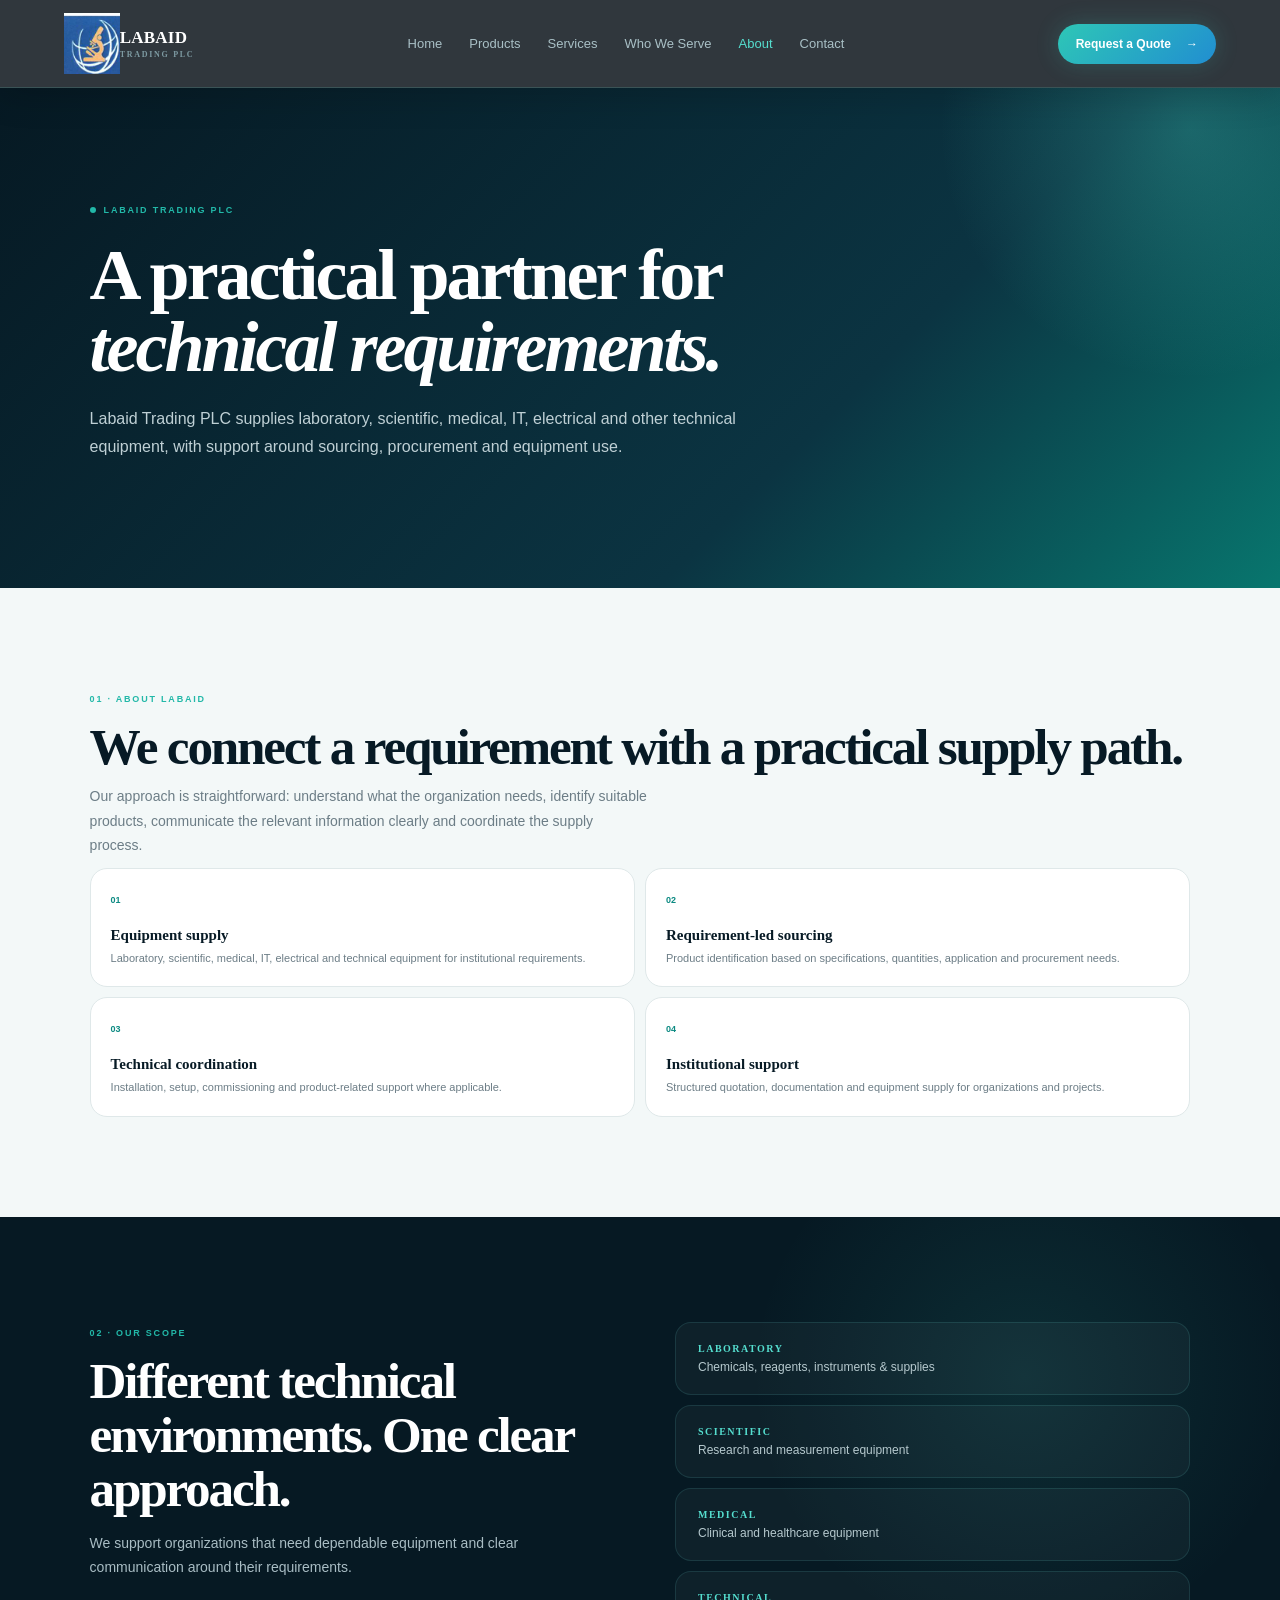
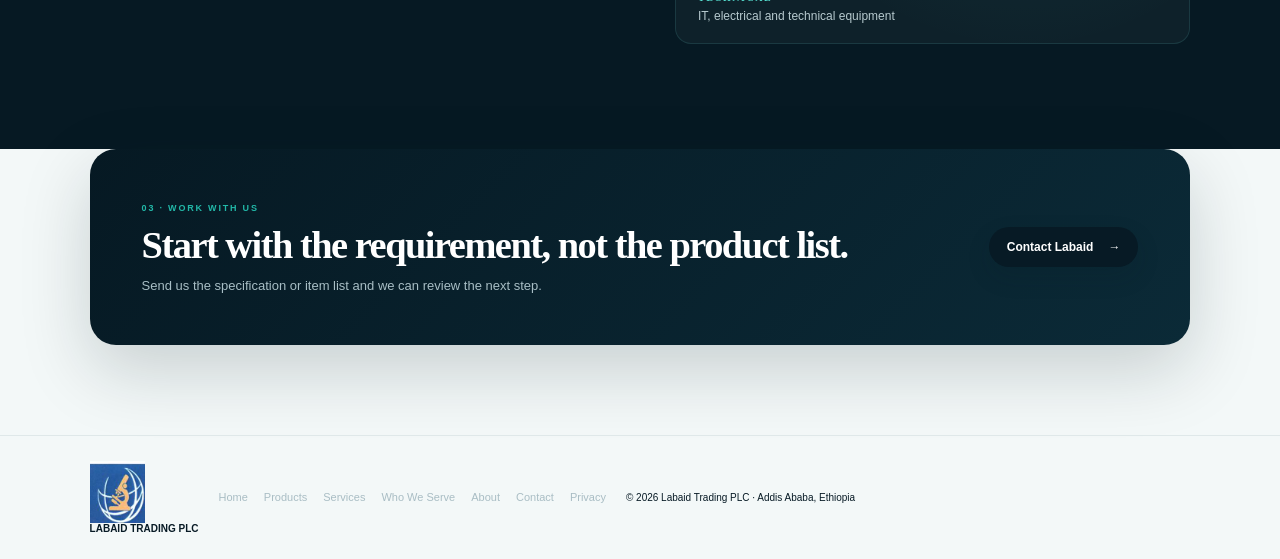
==== commit bcf2c75f: "Refactor site pages and remove duplicated service logic" ====
--- a/about.html
+++ b/about.html
@@ -1 +1 @@
-<!doctype html><html lang="en"><head><meta charset="UTF-8"><meta name="viewport" content="width=device-width,initial-scale=1"><title>Labaid Trading PLC | About Us</title><meta name="description" content="About Labaid Trading PLC and its equipment supply and technical support capabilities in Ethiopia."><link rel="preconnect" href="https://fonts.googleapis.com"><link rel="preconnect" href="https://fonts.gstatic.com" crossorigin><link href="https://fonts.googleapis.com/css2?family=DM+Sans:wght@400;500;600;700&family=Manrope:wght@600;700;800&display=swap" rel="stylesheet"><link rel="stylesheet" href="styles.css"></head><body><header class="nav"><a class="brand" href="index.html"><img class="brand-logo" src="labaid-logo.svg" alt="Labaid Trading PLC logo"><span>LABAID <small>TRADING PLC</small></span></a><nav><a href="index.html">Home</a><a href="products.html">Products</a><a href="services.html">Services</a><a href="who-we-serve.html">Who We Serve</a><a href="about.html">About</a><a href="contact.html">Contact</a></nav><a class="nav-cta" href="contact.html">Request a Quote <span>→</span></a></header><main><section class="page-hero"><div class="hero-copy"><div class="eyebrow"><span></span> LABAID TRADING PLC</div><h1>Equipment, expertise & <em>practical support.</em></h1><p>Labaid Trading PLC is an Ethiopian trading company supplying laboratory, scientific, medical, IT, electrical and technical equipment and supporting organizations with practical technical and procurement-related services.</p></div></section><section class="page-section"><div class="sector-intro"><span class="eyebrow small">About Labaid</span><h2>Connecting organizations with the products and technical solutions they need.</h2><p>Our role is to make equipment procurement simpler: understand the requirement, identify suitable products, coordinate supply and help customers move from purchase to practical use.</p></div><div class="sector-grid"><div><span>01</span><strong>Equipment supply</strong><p>Laboratory, scientific, medical, IT, electrical and other technical equipment for institutional requirements.</p></div><div><span>02</span><strong>Product sourcing</strong><p>Support in identifying suitable products, manufacturers and supply options based on the requested requirements.</p></div><div><span>03</span><strong>Technical support</strong><p>Practical support around installation, setup, operation and product-related technical questions where applicable.</p></div><div><span>04</span><strong>Institutional procurement</strong><p>Support for structured requirements, quotations, technical documentation and equipment supply processes.</p></div></div></section><section class="dark-info-section"><div><span class="eyebrow small">Our focus</span><h2>Built for organizations where the right equipment matters.</h2><p>From a laboratory needing reagents and instruments to an institution equipping a technical facility, we focus on clear requirements, appropriate products and dependable communication.</p></div><div class="focus-list"><div><b>LABORATORY</b><span>Chemicals, reagents, instruments & supplies</span></div><div><b>SCIENTIFIC</b><span>Research and measurement equipment</span></div><div><b>MEDICAL</b><span>Clinical and healthcare equipment</span></div><div><b>TECHNICAL</b><span>IT, electrical and technical equipment</span></div></div></section></main><footer><div><img class="brand-logo" src="labaid-logo.svg" alt="Labaid Trading PLC logo"><b>LABAID TRADING PLC</b></div><span>+251 922 42 84 00 · labaidtrading@gmail.com · Addis Ababa, Ethiopia</span><span>© 2026 Labaid Trading PLC</span></footer></body></html>+<!doctype html><html lang="en"><head><meta charset="utf-8"><meta name="viewport" content="width=device-width,initial-scale=1"><meta name="description" content="Learn about Labaid Trading PLC and its equipment supply and technical support capabilities in Ethiopia."><meta name="theme-color" content="#061923"><title>Labaid Trading PLC | About</title><link rel="stylesheet" href="styles.css"></head><body><header class="nav"><a class="brand" href="index.html"><img class="brand-logo" src="labaid-logo.svg" alt="Labaid Trading PLC logo"><span>LABAID <small>TRADING PLC</small></span></a><nav><a href="index.html">Home</a><a href="products.html">Products</a><a href="services.html">Services</a><a href="who-we-serve.html">Who We Serve</a><a href="about.html" class="active">About</a><a href="contact.html">Contact</a></nav><button class="nav-menu" aria-label="Open menu" aria-expanded="false">☰</button><a class="nav-cta" href="contact.html">Request a Quote <span>→</span></a></header><main><section class="page-hero"><div class="hero-copy"><div class="eyebrow"><span></span> LABAID TRADING PLC</div><h1>A practical partner for <em>technical requirements.</em></h1><p>Labaid Trading PLC supplies laboratory, scientific, medical, IT, electrical and other technical equipment, with support around sourcing, procurement and equipment use.</p></div></section><section class="page-section"><div class="sector-intro"><span class="eyebrow small">01 · About Labaid</span><h2>We connect a requirement with a practical supply path.</h2><p>Our approach is straightforward: understand what the organization needs, identify suitable products, communicate the relevant information clearly and coordinate the supply process.</p></div><div class="sector-grid"><div><span>01</span><strong>Equipment supply</strong><p>Laboratory, scientific, medical, IT, electrical and technical equipment for institutional requirements.</p></div><div><span>02</span><strong>Requirement-led sourcing</strong><p>Product identification based on specifications, quantities, application and procurement needs.</p></div><div><span>03</span><strong>Technical coordination</strong><p>Installation, setup, commissioning and product-related support where applicable.</p></div><div><span>04</span><strong>Institutional support</strong><p>Structured quotation, documentation and equipment supply for organizations and projects.</p></div></div></section><section class="dark-info-section"><div><span class="eyebrow small">02 · Our scope</span><h2>Different technical environments. One clear approach.</h2><p>We support organizations that need dependable equipment and clear communication around their requirements.</p></div><div class="focus-list"><div><b>LABORATORY</b><span>Chemicals, reagents, instruments & supplies</span></div><div><b>SCIENTIFIC</b><span>Research and measurement equipment</span></div><div><b>MEDICAL</b><span>Clinical and healthcare equipment</span></div><div><b>TECHNICAL</b><span>IT, electrical and technical equipment</span></div></div></section><section class="cta-strip"><div><span class="eyebrow small">03 · Work with us</span><h2>Start with the requirement, not the product list.</h2><p>Send us the specification or item list and we can review the next step.</p></div><a class="primary" href="contact.html">Contact Labaid <span>→</span></a></section></main><footer><div class="footer-bottom"><div><img class="brand-logo" src="labaid-logo.svg" alt="Labaid Trading PLC logo"><b>LABAID TRADING PLC</b></div><div class="footer-links"><a href="index.html">Home</a><a href="products.html">Products</a><a href="services.html">Services</a><a href="who-we-serve.html">Who We Serve</a><a href="about.html">About</a><a href="contact.html">Contact</a><a href="privacy.html">Privacy</a></div><span>© 2026 Labaid Trading PLC · Addis Ababa, Ethiopia</span></div></footer><script src="app.js"></script></body></html>
--- a/styles.css
+++ b/styles.css
@@ -1,6 +1,6 @@
 :root{--ink:#071a25;--ink2:#0b2735;--muted:#6c7d86;--paper:#f5f8f8;--card:#fff;--line:#dfe8e9;--accent:#0c8a82;--accent2:#22b8a8;--soft:#e5f5f2;--navy:#061923}
-*{box-sizing:border-box}html{scroll-behavior:smooth}body{margin:0;background:var(--paper);color:var(--ink);font-family:"DM Sans",sans-serif}button,input,textarea{font:inherit}a{text-decoration:none;color:inherit}.nav{height:78px;display:flex;align-items:center;justify-content:space-between;padding:0 5%;position:sticky;top:0;z-index:20;background:rgba(245,248,248,.88);backdrop-filter:blur(18px);border-bottom:1px solid rgba(7,26,37,.08)}.brand{display:flex;align-items:center;gap:10px;font:800 17px Manrope;letter-spacing:.2px}.brand small{display:block;font:600 8px "DM Sans";letter-spacing:1.7px;color:var(--muted);margin-top:2px}.brand-mark{display:grid;place-items:center;width:34px;height:34px;border-radius:11px;background:var(--ink);color:#fff;font:800 17px Manrope}.nav nav{display:flex;gap:27px;font-size:13px;color:#52636b}.nav nav a:hover{color:var(--accent)}.nav-cta,.primary{display:inline-flex;align-items:center;gap:15px;border:0;border-radius:999px;background:var(--ink);color:#fff;padding:13px 18px;font-weight:700;font-size:12px;box-shadow:0 10px 25px rgba(7,26,37,.14);transition:.2s}.nav-cta:hover,.primary:hover{transform:translateY(-2px);background:#0d3443}.hero{min-height:700px;background:linear-gradient(135deg,#061923 0%,#0b2938 55%,#083f48 100%);color:#fff;display:grid;grid-template-columns:1.05fr .95fr;align-items:center;padding:70px 7%;position:relative;overflow:hidden}.hero-grid{position:absolute;inset:0;opacity:.17;background-image:linear-gradient(rgba(255,255,255,.15) 1px,transparent 1px),linear-gradient(90deg,rgba(255,255,255,.15) 1px,transparent 1px);background-size:70px 70px;mask-image:linear-gradient(to right,#000,transparent)}.orb{position:absolute;border-radius:50%;filter:blur(1px);opacity:.4}.orb-a{width:480px;height:480px;right:-130px;top:-160px;background:radial-gradient(circle,#1eb5a6,transparent 67%)}.orb-b{width:300px;height:300px;left:-180px;bottom:-160px;background:radial-gradient(circle,#146c82,transparent 67%)}.hero-copy{position:relative;z-index:1;max-width:760px}.eyebrow{display:inline-flex;align-items:center;gap:8px;text-transform:uppercase;letter-spacing:1.8px;font-size:9px;font-weight:800;color:var(--accent2)}.hero .eyebrow{color:#75e4d7}.eyebrow>span{width:6px;height:6px;border-radius:50%;background:currentColor}.eyebrow.small{font-size:9px}.hero h1{font:800 clamp(45px,6vw,78px)/.99 Manrope;letter-spacing:-3.8px;margin:24px 0 25px}.hero h1 em,h2 em{font-style:normal;color:#46d5c5}.hero p{max-width:650px;color:#bfd0d5;font-size:16px;line-height:1.75;margin:0 0 30px}.hero-actions{display:flex;gap:11px;align-items:center}.hero .primary{background:var(--accent2);color:#05201f}.hero .primary:hover{background:#5de0d3}.secondary{border:1px solid rgba(255,255,255,.22);border-radius:999px;padding:13px 19px;font-weight:700;font-size:12px;color:#e7f0f2}.hero-proof{display:flex;gap:13px;align-items:center;margin-top:50px;color:#88a3ac;font-size:10px;text-transform:uppercase;letter-spacing:.8px}.hero-proof span{color:#4ed8c9}.hero-proof b{color:#d8e4e7;font-weight:600;margin-right:12px}.hero-panel{position:relative;z-index:1;justify-self:end;width:min(420px,100%);height:440px;border:1px solid rgba(255,255,255,.14);border-radius:30px;background:linear-gradient(145deg,rgba(255,255,255,.08),rgba(255,255,255,.025));box-shadow:0 35px 100px rgba(0,0,0,.25);backdrop-filter:blur(8px);padding:24px;display:flex;flex-direction:column;justify-content:space-between}.panel-top,.panel-bottom{display:flex;justify-content:space-between;color:#9bb4bc;font-size:9px;letter-spacing:1.4px}.panel-ring{flex:1;display:grid;place-items:center}.panel-ring:before{content:"";position:absolute;width:265px;height:265px;border:1px solid rgba(70,213,197,.28);border-radius:50%;box-shadow:0 0 0 24px rgba(70,213,197,.025),0 0 0 48px rgba(70,213,197,.018)}.ring-core{width:150px;height:150px;border-radius:50%;display:grid;place-items:center;text-align:center;background:radial-gradient(circle,#1b555e,#0a2934 70%);border:1px solid rgba(70,213,197,.55);font:800 26px/1 Manrope;letter-spacing:2px;position:relative}.ring-core small{font:600 7px "DM Sans";letter-spacing:2px;color:#7fd8d0}.intro{display:grid;grid-template-columns:1fr 1fr;gap:70px;padding:105px 7% 85px;background:#fff}.intro h2,.section-head h2,.sector-intro h2,.about h2,.cta h2{font:800 clamp(30px,4vw,52px)/1.06 Manrope;letter-spacing:-2.2px;margin:14px 0 0}.intro p,.sector-intro p,.about p,.cta p{color:var(--muted);line-height:1.75;font-size:14px;max-width:560px;margin:10px 0}.products{padding:80px 7% 110px}.section-head{display:flex;justify-content:space-between;align-items:end;gap:30px;margin-bottom:30px}.filter{display:flex;flex-wrap:wrap;gap:7px;justify-content:flex-end}.filter button{border:1px solid var(--line);background:#fff;color:#53656d;border-radius:999px;padding:9px 12px;font-size:10px;font-weight:700}.filter button.active,.filter button:hover{background:var(--ink);border-color:var(--ink);color:#fff}.product-grid{display:grid;grid-template-columns:repeat(3,1fr);gap:15px}.product-card{background:#fff;border:1px solid var(--line);border-radius:22px;overflow:hidden;transition:.25s}.product-card:hover{transform:translateY(-5px);box-shadow:0 22px 50px rgba(7,26,37,.09);border-color:#b8d4d2}.product-visual{height:180px;background:linear-gradient(135deg,#dff1ef,#f7fbfb);display:grid;place-items:center;position:relative;overflow:hidden}.product-visual:after{content:"";width:150px;height:150px;border-radius:50%;border:1px solid rgba(12,138,130,.2);box-shadow:0 0 0 22px rgba(12,138,130,.04),0 0 0 45px rgba(12,138,130,.025)}.product-symbol{position:absolute;z-index:1;font-size:42px}.product-body{padding:20px}.tag{font-size:9px;text-transform:uppercase;letter-spacing:1.3px;color:var(--accent);font-weight:800}.product-body h3{font:800 19px Manrope;margin:9px 0 7px}.product-body p{font-size:12px;color:var(--muted);line-height:1.55;margin:0 0 17px}.product-link{color:var(--ink);font-weight:800;font-size:11px}.empty{grid-column:1/-1;text-align:center;padding:60px;background:#fff;border:1px dashed var(--line);border-radius:22px;color:var(--muted)}.services{padding:100px 7%;background:#061923;color:#fff}.services .section-head h2{color:#fff}.service-grid{display:grid;grid-template-columns:repeat(3,1fr);gap:12px;margin-top:35px}.service-card{border:1px solid rgba(255,255,255,.1);border-radius:20px;background:rgba(255,255,255,.045);padding:25px;min-height:190px;transition:.2s}.service-card:hover{background:rgba(255,255,255,.075);transform:translateY(-3px)}.service-icon{font-size:28px}.service-card h3{font:700 18px Manrope;margin:20px 0 8px}.service-card p{font-size:12px;line-height:1.65;color:#9db0b7;margin:0}.sectors{padding:105px 7%;display:grid;grid-template-columns:.85fr 1.15fr;gap:70px}.sector-grid{display:grid;grid-template-columns:repeat(2,1fr);gap:10px}.sector-grid>div{background:#fff;border:1px solid var(--line);border-radius:17px;padding:20px}.sector-grid span{font-size:9px;color:var(--accent);font-weight:800}.sector-grid strong{display:block;font:700 15px Manrope;margin:20px 0 6px}.sector-grid p{font-size:11px;color:var(--muted);line-height:1.5;margin:0}.about{margin:0 7% 100px;background:var(--ink);color:#fff;border-radius:30px;padding:70px;display:grid;grid-template-columns:220px 1fr;gap:55px;align-items:center}.about-mark{width:170px;height:170px;border-radius:45px;display:grid;place-items:center;background:linear-gradient(135deg,var(--accent2),#0b5965);font:800 90px Manrope;box-shadow:0 25px 60px rgba(0,0,0,.2)}.about p{color:#aebfc5}.about-points{display:flex;flex-wrap:wrap;gap:9px;margin-top:25px}.about-points span{border:1px solid rgba(255,255,255,.13);border-radius:999px;padding:9px 12px;font-size:10px;color:#c7d7db}.cta{margin:0 7% 90px;padding:60px 6%;border-radius:28px;background:var(--soft);display:grid;grid-template-columns:1fr 1fr;gap:55px}.cta h2{margin-bottom:8px}.cta form{display:grid;grid-template-columns:1fr 1fr;gap:10px}.cta input,.cta textarea{border:1px solid #cddddd;background:#fff;border-radius:12px;padding:13px;outline:none;color:var(--ink)}.cta textarea{grid-column:1/-1;min-height:115px;resize:vertical}.cta input:focus,.cta textarea:focus{border-color:var(--accent)}.cta .primary{justify-content:center;grid-column:1/-1;background:var(--ink)}#formStatus{grid-column:1/-1;font-size:11px;color:var(--accent);min-height:15px}footer{padding:25px 7%;border-top:1px solid var(--line);display:flex;justify-content:space-between;align-items:center;color:#829199;font-size:10px;gap:20px}footer>div{display:flex;align-items:center;gap:9px;color:var(--ink)}footer .brand-mark{width:28px;height:28px;font-size:13px}.modal-backdrop{display:none;position:fixed;inset:0;background:rgba(2,15,21,.68);backdrop-filter:blur(8px);z-index:40;padding:20px}.modal-backdrop.open{display:grid;place-items:center}.modal{width:min(620px,100%);background:#fff;border-radius:25px;padding:35px;position:relative;box-shadow:0 35px 100px rgba(0,0,0,.3)}#modalClose{position:absolute;right:17px;top:15px;border:0;border-radius:50%;width:34px;height:34px;background:#edf2f2;font-size:22px;color:#60717a}.modal h2{font:800 30px Manrope;letter-spacing:-1.2px;margin:10px 0}.modal p{color:var(--muted);line-height:1.6}.modal .primary{margin-top:20px}.modal-meta{font-size:10px;text-transform:uppercase;letter-spacing:1px;color:var(--accent);font-weight:800}.modal a{color:var(--accent);font-weight:700}@media(max-width:900px){.nav nav{display:none}.hero{grid-template-columns:1fr;padding:80px 6%;min-height:auto}.hero-panel{display:none}.intro,.sectors,.cta{grid-template-columns:1fr}.product-grid,.service-grid{grid-template-columns:repeat(2,1fr)}.about{grid-template-columns:1fr;padding:45px}.about-mark{width:110px;height:110px;font-size:60px}.section-head{align-items:start;flex-direction:column}.filter{justify-content:flex-start}}@media(max-width:560px){.nav{padding:0 18px}.nav-cta{display:none}.hero{padding:70px 20px}.hero h1{letter-spacing:-2.4px}.hero-proof{flex-wrap:wrap}.intro,.products,.services,.sectors{padding-left:20px;padding-right:20px}.product-grid,.service-grid,.sector-grid{grid-template-columns:1fr}.about{margin:0 20px 60px;padding:35px 25px}.cta{margin:0 20px 60px;padding:35px 25px}.cta form{grid-template-columns:1fr}.cta textarea,.cta .primary{grid-column:auto}footer{padding:22px 20px;flex-direction:column;align-items:flex-start}}
-.brand-logo{height:48px;width:auto;display:block;object-fit:contain}.nav .brand{gap:0}.hero-photo{width:100%;height:100%;min-height:390px;object-fit:cover;border-radius:22px;opacity:.9;display:block}.hero-panel{overflow:hidden}.hero-panel .panel-top,.hero-panel .panel-bottom{position:relative;z-index:2}.hero-panel:has(.hero-photo){padding:18px}.hero-panel:has(.hero-photo) .panel-ring{position:relative;overflow:hidden;border-radius:22px}.hero-panel:has(.hero-photo) .panel-ring:before{display:none}.visual-strip{padding:0 7% 95px;display:grid;grid-template-columns:1.4fr 1fr 1fr;gap:14px}.visual-tile{min-height:270px;border-radius:24px;overflow:hidden;position:relative;background:#0b2735}.visual-tile img{width:100%;height:100%;object-fit:cover;display:block;transition:.4s}.visual-tile:hover img{transform:scale(1.04)}.visual-tile:after{content:"";position:absolute;inset:0;background:linear-gradient(180deg,transparent 35%,rgba(4,20,27,.72))}.visual-tile div{position:absolute;z-index:2;left:22px;bottom:20px;color:#fff}.visual-tile strong{display:block;font:700 17px Manrope}.visual-tile span{font-size:10px;color:#c8d8dc}.page-hero{min-height:500px;background:linear-gradient(135deg,#061923,#0b3442 65%,#08766e);color:#fff;padding:95px 7%;display:flex;align-items:center;position:relative;overflow:hidden}.page-hero:after{content:"";position:absolute;width:520px;height:520px;border-radius:50%;right:-170px;top:-220px;background:radial-gradient(circle,rgba(70,213,197,.28),transparent 68%)}.page-hero .hero-copy{max-width:800px}.page-hero h1{font:800 clamp(44px,6vw,72px)/1 Manrope;letter-spacing:-3px;margin:22px 0}.page-hero p{max-width:680px;color:#bfd0d5;font-size:16px;line-height:1.75}.page-section{padding:95px 7%}.page-contact{padding:65px 7%;background:var(--soft);display:grid;grid-template-columns:1fr 1fr;gap:50px}.contact-details{display:grid;gap:10px;margin-top:22px}.contact-details div{background:#fff;border:1px solid var(--line);border-radius:14px;padding:14px 16px}.contact-details b{display:block;font-size:10px;text-transform:uppercase;letter-spacing:1px;color:var(--accent);margin-bottom:4px}.contact-details span{font-size:13px;color:var(--ink)}.product-photo{width:100%;height:180px;object-fit:cover;display:block}.modal-product-photo{width:100%;max-height:280px;object-fit:cover;border-radius:15px;margin-bottom:20px}@media(max-width:900px){.visual-strip{grid-template-columns:1fr 1fr}.page-contact{grid-template-columns:1fr}}@media(max-width:560px){.visual-strip{grid-template-columns:1fr;padding-left:20px;padding-right:20px}.brand-logo{height:42px}.page-hero{padding:75px 20px}.page-section{padding-left:20px;padding-right:20px}.page-contact{padding-left:20px;padding-right:20px}}
+*{box-sizing:border-box}html{scroll-behavior:smooth}body{margin:0;background:var(--paper);color:var(--ink);font-family:"DM Sans",sans-serif}button,input,textarea{font:inherit}a{text-decoration:none;color:inherit}.nav{height:88px;display:flex;align-items:center;justify-content:space-between;padding:0 5%;position:sticky;top:0;z-index:20;background:rgba(245,248,248,.88);backdrop-filter:blur(18px);border-bottom:1px solid rgba(7,26,37,.08)}.brand{display:flex;align-items:center;gap:10px;font:800 17px Manrope;letter-spacing:.2px}.brand small{display:block;font:600 8px "DM Sans";letter-spacing:1.7px;color:var(--muted);margin-top:2px}.brand-mark{display:grid;place-items:center;width:34px;height:34px;border-radius:11px;background:var(--ink);color:#fff;font:800 17px Manrope}.nav nav{display:flex;gap:27px;font-size:13px;color:#52636b}.nav nav a:hover{color:var(--accent)}.nav-cta,.primary{display:inline-flex;align-items:center;gap:15px;border:0;border-radius:999px;background:var(--ink);color:#fff;padding:13px 18px;font-weight:700;font-size:12px;box-shadow:0 10px 25px rgba(7,26,37,.14);transition:.2s}.nav-cta:hover,.primary:hover{transform:translateY(-2px);background:#0d3443}.hero{min-height:700px;background:linear-gradient(135deg,#061923 0%,#0b2938 55%,#083f48 100%);color:#fff;display:grid;grid-template-columns:1.05fr .95fr;align-items:center;padding:70px 7%;position:relative;overflow:hidden}.hero-grid{position:absolute;inset:0;opacity:.17;background-image:linear-gradient(rgba(255,255,255,.15) 1px,transparent 1px),linear-gradient(90deg,rgba(255,255,255,.15) 1px,transparent 1px);background-size:70px 70px;mask-image:linear-gradient(to right,#000,transparent)}.orb{position:absolute;border-radius:50%;filter:blur(1px);opacity:.4}.orb-a{width:480px;height:480px;right:-130px;top:-160px;background:radial-gradient(circle,#1eb5a6,transparent 67%)}.orb-b{width:300px;height:300px;left:-180px;bottom:-160px;background:radial-gradient(circle,#146c82,transparent 67%)}.hero-copy{position:relative;z-index:1;max-width:760px}.eyebrow{display:inline-flex;align-items:center;gap:8px;text-transform:uppercase;letter-spacing:1.8px;font-size:9px;font-weight:800;color:var(--accent2)}.hero .eyebrow{color:#75e4d7}.eyebrow>span{width:6px;height:6px;border-radius:50%;background:currentColor}.eyebrow.small{font-size:9px}.hero h1{font:800 clamp(45px,6vw,78px)/.99 Manrope;letter-spacing:-3.8px;margin:24px 0 25px}.hero h1 em,h2 em{font-style:normal;color:#46d5c5}.hero p{max-width:650px;color:#bfd0d5;font-size:16px;line-height:1.75;margin:0 0 30px}.hero-actions{display:flex;gap:11px;align-items:center}.hero .primary{background:var(--accent2);color:#05201f}.hero .primary:hover{background:#5de0d3}.secondary{border:1px solid rgba(255,255,255,.22);border-radius:999px;padding:13px 19px;font-weight:700;font-size:12px;color:#e7f0f2}.hero-proof{display:flex;gap:13px;align-items:center;margin-top:50px;color:#88a3ac;font-size:10px;text-transform:uppercase;letter-spacing:.8px}.hero-proof span{color:#4ed8c9}.hero-proof b{color:#d8e4e7;font-weight:600;margin-right:12px}.hero-panel{position:relative;z-index:1;justify-self:end;width:min(420px,100%);height:440px;border:1px solid rgba(255,255,255,.14);border-radius:30px;background:linear-gradient(145deg,rgba(255,255,255,.08),rgba(255,255,255,.025));box-shadow:0 35px 100px rgba(0,0,0,.25);backdrop-filter:blur(8px);padding:24px;display:flex;flex-direction:column;justify-content:space-between}.panel-top,.panel-bottom{display:flex;justify-content:space-between;color:#9bb4bc;font-size:9px;letter-spacing:1.4px}.panel-ring{flex:1;display:grid;place-items:center}.panel-ring:before{content:"";position:absolute;width:265px;height:265px;border:1px solid rgba(70,213,197,.28);border-radius:50%;box-shadow:0 0 0 24px rgba(70,213,197,.025),0 0 0 48px rgba(70,213,197,.018)}.ring-core{width:150px;height:150px;border-radius:50%;display:grid;place-items:center;text-align:center;background:radial-gradient(circle,#1b555e,#0a2934 70%);border:1px solid rgba(70,213,197,.55);font:800 26px/1 Manrope;letter-spacing:2px;position:relative}.ring-core small{font:600 7px "DM Sans";letter-spacing:2px;color:#7fd8d0}.intro{display:grid;grid-template-columns:1fr 1fr;gap:70px;padding:105px 7% 85px;background:#fff}.intro h2,.section-head h2,.sector-intro h2,.about h2,.cta h2{font:800 clamp(30px,4vw,52px)/1.06 Manrope;letter-spacing:-2.2px;margin:14px 0 0}.intro p,.sector-intro p,.about p,.cta p{color:var(--muted);line-height:1.75;font-size:14px;max-width:560px;margin:10px 0}.products{padding:80px 7% 110px}.section-head{display:flex;justify-content:space-between;align-items:end;gap:30px;margin-bottom:30px}.filter{display:flex;flex-wrap:wrap;gap:7px;justify-content:flex-end}.filter button{border:1px solid var(--line);background:#fff;color:#53656d;border-radius:999px;padding:9px 12px;font-size:10px;font-weight:700}.filter button.active,.filter button:hover{background:var(--ink);border-color:var(--ink);color:#fff}.product-grid{display:grid;grid-template-columns:repeat(3,1fr);gap:15px}.product-card{background:#fff;border:1px solid var(--line);border-radius:22px;overflow:hidden;transition:.25s}.product-card:hover{transform:translateY(-5px);box-shadow:0 22px 50px rgba(7,26,37,.09);border-color:#b8d4d2}.product-visual{height:180px;background:linear-gradient(135deg,#dff1ef,#f7fbfb);display:grid;place-items:center;position:relative;overflow:hidden}.product-visual:after{content:"";width:150px;height:150px;border-radius:50%;border:1px solid rgba(12,138,130,.2);box-shadow:0 0 0 22px rgba(12,138,130,.04),0 0 0 45px rgba(12,138,130,.025)}.product-symbol{position:absolute;z-index:1;font-size:42px}.product-body{padding:20px}.tag{font-size:9px;text-transform:uppercase;letter-spacing:1.3px;color:var(--accent);font-weight:800}.product-body h3{font:800 19px Manrope;margin:9px 0 7px}.product-body p{font-size:12px;color:var(--muted);line-height:1.55;margin:0 0 17px}.product-link{color:var(--ink);font-weight:800;font-size:11px}.empty{grid-column:1/-1;text-align:center;padding:60px;background:#fff;border:1px dashed var(--line);border-radius:22px;color:var(--muted)}.services{padding:100px 7%;background:#061923;color:#fff}.services .section-head h2{color:#fff}.service-grid{display:grid;grid-template-columns:repeat(3,1fr);gap:12px;margin-top:35px}.service-card{border:1px solid rgba(255,255,255,.1);border-radius:20px;background:rgba(255,255,255,.045);padding:25px;min-height:190px;transition:.2s}.service-card:hover{background:rgba(255,255,255,.075);transform:translateY(-3px)}.service-icon{font-size:28px}.service-card h3{font:700 18px Manrope;margin:20px 0 8px}.service-card p{font-size:12px;line-height:1.65;color:#9db0b7;margin:0}.sectors{padding:105px 7%;display:grid;grid-template-columns:.85fr 1.15fr;gap:70px}.sector-grid{display:grid;grid-template-columns:repeat(2,1fr);gap:10px}.sector-grid>div{background:#fff;border:1px solid var(--line);border-radius:17px;padding:20px}.sector-grid span{font-size:9px;color:var(--accent);font-weight:800}.sector-grid strong{display:block;font:700 15px Manrope;margin:20px 0 6px}.sector-grid p{font-size:11px;color:var(--muted);line-height:1.5;margin:0}.about{margin:0 7% 100px;background:var(--ink);color:#fff;border-radius:30px;padding:70px;display:grid;grid-template-columns:220px 1fr;gap:55px;align-items:center}.about-mark{width:170px;height:170px;border-radius:45px;display:grid;place-items:center;background:linear-gradient(135deg,var(--accent2),#0b5965);font:800 90px Manrope;box-shadow:0 25px 60px rgba(0,0,0,.2)}.about p{color:#aebfc5}.about-points{display:flex;flex-wrap:wrap;gap:9px;margin-top:25px}.about-points span{border:1px solid rgba(255,255,255,.13);border-radius:999px;padding:9px 12px;font-size:10px;color:#c7d7db}.cta{margin:0 7% 90px;padding:60px 6%;border-radius:28px;background:var(--soft);display:grid;grid-template-columns:1fr 1fr;gap:55px}.cta h2{margin-bottom:8px}.cta form{display:grid;grid-template-columns:1fr 1fr;gap:10px}.cta input,.cta textarea{border:1px solid #cddddd;background:#fff;border-radius:12px;padding:13px;outline:none;color:var(--ink)}.cta textarea{grid-column:1/-1;min-height:115px;resize:vertical}.cta input:focus,.cta textarea:focus{border-color:var(--accent)}.cta .primary{justify-content:center;grid-column:1/-1;background:var(--ink)}#formStatus{grid-column:1/-1;font-size:11px;color:var(--accent);min-height:15px}footer{padding:25px 7%;border-top:1px solid var(--line);display:flex;justify-content:space-between;align-items:center;color:#829199;font-size:10px;gap:20px}footer>div{display:flex;align-items:center;gap:9px;color:var(--ink)}footer .brand-mark{width:28px;height:28px;font-size:13px}.modal-backdrop{display:none;position:fixed;inset:0;background:rgba(2,15,21,.68);backdrop-filter:blur(8px);z-index:40;padding:20px}.modal-backdrop.open{display:grid;place-items:center}.modal{width:min(620px,100%);background:#fff;border-radius:25px;padding:35px;position:relative;box-shadow:0 35px 100px rgba(0,0,0,.3)}#modalClose{position:absolute;right:17px;top:15px;border:0;border-radius:50%;width:34px;height:34px;background:#edf2f2;font-size:22px;color:#60717a}.modal h2{font:800 30px Manrope;letter-spacing:-1.2px;margin:10px 0}.modal p{color:var(--muted);line-height:1.6}.modal .primary{margin-top:20px}.modal-meta{font-size:10px;text-transform:uppercase;letter-spacing:1px;color:var(--accent);font-weight:800}.modal a{color:var(--accent);font-weight:700}@media(max-width:900px){.nav nav{display:none}.hero{grid-template-columns:1fr;padding:80px 6%;min-height:auto}.hero-panel{display:none}.intro,.sectors,.cta{grid-template-columns:1fr}.product-grid,.service-grid{grid-template-columns:repeat(2,1fr)}.about{grid-template-columns:1fr;padding:45px}.about-mark{width:110px;height:110px;font-size:60px}.section-head{align-items:start;flex-direction:column}.filter{justify-content:flex-start}}@media(max-width:560px){.nav{height:80px;padding:0 18px}.nav-cta{display:none}.hero{padding:70px 20px}.hero h1{letter-spacing:-2.4px}.hero-proof{flex-wrap:wrap}.intro,.products,.services,.sectors{padding-left:20px;padding-right:20px}.product-grid,.service-grid,.sector-grid{grid-template-columns:1fr}.about{margin:0 20px 60px;padding:35px 25px}.cta{margin:0 20px 60px;padding:35px 25px}.cta form{grid-template-columns:1fr}.cta textarea,.cta .primary{grid-column:auto}footer{padding:22px 20px;flex-direction:column;align-items:flex-start}}
+.brand-logo{height:62px;width:auto;display:block;object-fit:contain}.nav .brand{gap:0}.hero-photo{width:100%;height:100%;min-height:390px;object-fit:cover;border-radius:22px;opacity:.9;display:block}.hero-panel{overflow:hidden}.hero-panel .panel-top,.hero-panel .panel-bottom{position:relative;z-index:2}.hero-panel:has(.hero-photo){padding:18px}.hero-panel:has(.hero-photo) .panel-ring{position:relative;overflow:hidden;border-radius:22px}.hero-panel:has(.hero-photo) .panel-ring:before{display:none}.visual-strip{padding:0 7% 95px;display:grid;grid-template-columns:1.4fr 1fr 1fr;gap:14px}.visual-tile{min-height:270px;border-radius:24px;overflow:hidden;position:relative;background:#0b2735}.visual-tile img{width:100%;height:100%;object-fit:cover;display:block;transition:.4s}.visual-tile:hover img{transform:scale(1.04)}.visual-tile:after{content:"";position:absolute;inset:0;background:linear-gradient(180deg,transparent 35%,rgba(4,20,27,.72))}.visual-tile div{position:absolute;z-index:2;left:22px;bottom:20px;color:#fff}.visual-tile strong{display:block;font:700 17px Manrope}.visual-tile span{font-size:10px;color:#c8d8dc}.page-hero{min-height:500px;background:linear-gradient(135deg,#061923,#0b3442 65%,#08766e);color:#fff;padding:95px 7%;display:flex;align-items:center;position:relative;overflow:hidden}.page-hero:after{content:"";position:absolute;width:520px;height:520px;border-radius:50%;right:-170px;top:-220px;background:radial-gradient(circle,rgba(70,213,197,.28),transparent 68%)}.page-hero .hero-copy{max-width:800px}.page-hero h1{font:800 clamp(44px,6vw,72px)/1 Manrope;letter-spacing:-3px;margin:22px 0}.page-hero p{max-width:680px;color:#bfd0d5;font-size:16px;line-height:1.75}.page-section{padding:95px 7%}.page-contact{padding:65px 7%;background:var(--soft);display:grid;grid-template-columns:1fr 1fr;gap:50px}.contact-details{display:grid;gap:10px;margin-top:22px}.contact-details div{background:#fff;border:1px solid var(--line);border-radius:14px;padding:14px 16px}.contact-details b{display:block;font-size:10px;text-transform:uppercase;letter-spacing:1px;color:var(--accent);margin-bottom:4px}.contact-details span{font-size:13px;color:var(--ink)}.product-photo{width:100%;height:180px;object-fit:cover;display:block}.modal-product-photo{width:100%;max-height:280px;object-fit:cover;border-radius:15px;margin-bottom:20px}@media(max-width:900px){.visual-strip{grid-template-columns:1fr 1fr}.page-contact{grid-template-columns:1fr}}@media(max-width:560px){.visual-strip{grid-template-columns:1fr;padding-left:20px;padding-right:20px}.brand-logo{height:54px}.page-hero{padding:75px 20px}.page-section{padding-left:20px;padding-right:20px}.page-contact{padding-left:20px;padding-right:20px}}
 
 .category-lead{color:var(--muted);font-size:13px;line-height:1.6;max-width:600px;margin:12px 0 0}.category-grid{display:grid;grid-template-columns:repeat(4,1fr);gap:14px;margin-top:34px}.category-card{background:#fff;border:1px solid var(--line);border-radius:24px;overflow:hidden;transition:.25s;box-shadow:0 8px 24px rgba(7,26,37,.04)}.category-card:hover{transform:translateY(-7px);box-shadow:0 25px 55px rgba(7,26,37,.12);border-color:#a8d4cf}.category-image{height:190px;overflow:hidden;background:#e8f3f2}.category-image img{width:100%;height:100%;object-fit:cover;display:block;transition:.4s}.category-card:hover .category-image img{transform:scale(1.06)}.category-content{padding:20px}.category-content>span{font-size:9px;color:var(--accent);font-weight:800;letter-spacing:1px}.category-content h3{font:800 18px/1.15 Manrope;margin:10px 0 8px}.category-content p{font-size:11px;color:var(--muted);line-height:1.55;min-height:52px}.category-content strong{display:flex;justify-content:space-between;align-items:center;margin-top:18px;font-size:11px;color:var(--ink)}.category-content strong b{font-size:18px;color:var(--accent)}.product-category-nav{display:grid;grid-template-columns:repeat(5,1fr);gap:10px;margin:0 0 30px}.mini-category{border:1px solid var(--line);background:#fff;border-radius:17px;padding:8px;display:grid;grid-template-columns:45px 1fr auto;gap:9px;align-items:center;transition:.2s}.mini-category img{width:45px;height:45px;border-radius:11px;object-fit:cover}.mini-category span{font-size:10px;font-weight:800;line-height:1.2;color:var(--ink)}.mini-category b{color:var(--accent);font-size:15px}.mini-category:hover,.mini-category.active{border-color:var(--accent);box-shadow:0 8px 22px rgba(12,138,130,.1);transform:translateY(-2px)}
 @media(max-width:1000px){.category-grid{grid-template-columns:repeat(2,1fr)}.product-category-nav{grid-template-columns:repeat(2,1fr)}}@media(max-width:560px){.category-grid,.product-category-nav{grid-template-columns:1fr}.category-image{height:170px}}
@@ -142,3 +142,23 @@
  .legal-page{padding:70px 20px}.breadcrumb{padding:16px 20px 0}
 }
 @media(prefers-reduced-motion:reduce){html{scroll-behavior:auto}*,*:before,*:after{animation-duration:.01ms!important;animation-iteration-count:1!important;transition-duration:.01ms!important}}
+
+/* Chemical product cards */
+.chemical-card{position:relative;border-color:rgba(12,138,130,.18);background:linear-gradient(145deg,#ffffff,#f4fbfa)}
+.chemical-card .product-visual{height:150px;background:radial-gradient(circle at 50% 42%,rgba(70,213,197,.18),transparent 34%),linear-gradient(135deg,#071a25,#0b3442);overflow:hidden}
+.chemical-card .product-visual:before{content:"";position:absolute;width:92px;height:92px;border:1px solid rgba(117,228,215,.42);border-radius:50%;box-shadow:0 0 0 16px rgba(117,228,215,.05),0 0 0 34px rgba(117,228,215,.025)}
+.chemical-card .product-visual:after{content:"";width:54px;height:54px;border:1px dashed rgba(117,228,215,.55);border-radius:50%;position:absolute;z-index:1}
+.chemical-visual{position:relative;z-index:2;display:flex;flex-direction:column;align-items:center;gap:5px;color:#a9eee6;font-size:9px;letter-spacing:2px;font-weight:800}
+.chemical-visual b{font:800 26px Manrope;color:#5de0d3;text-shadow:0 0 18px rgba(70,213,197,.55)}
+.chemical-card .product-body{padding:18px 20px 21px}
+.chemical-card .product-body h3{font-size:17px;min-height:42px}
+.chemical-card .product-link{display:inline-flex;margin-top:2px;padding:9px 12px;border-radius:999px;background:#e5f5f2;color:#075f59}
+.chemical-card:hover{border-color:rgba(12,138,130,.42);box-shadow:0 22px 55px rgba(7,26,37,.11)}
+.product-category-nav{display:flex;flex-wrap:wrap;gap:9px;margin:0 0 28px}
+.mini-category{display:flex;align-items:center;gap:9px;border:1px solid var(--line);background:#fff;border-radius:14px;padding:8px 12px;font-size:10px;font-weight:700;color:#52636b;transition:.2s}
+.mini-category:hover,.mini-category.active{border-color:var(--accent);background:var(--soft);color:var(--ink);transform:translateY(-2px)}
+.mini-category-symbol{font-size:17px}.mini-category b{color:var(--accent)}
+.mini-category img{width:25px;height:25px;border-radius:7px;object-fit:cover}
+
+/* === 2026 UX upgrade === */
+.text-link{font:800 11px Manrope;color:#087f78;white-space:nowrap;text-decoration:none}.home-hero{min-height:690px}.hero-micro{display:flex;gap:14px;flex-wrap:wrap;margin-top:32px;color:#8eaab2;font:700 9px Manrope;letter-spacing:1px;text-transform:uppercase}.hero-micro span{color:#55decf}.home-visual{min-height:500px;display:grid;place-items:center;overflow:hidden}.hero-panel-content{position:relative;z-index:3;display:flex;flex-direction:column;align-items:center;text-align:center;gap:10px}.hero-panel-content span{font:800 13px Manrope;letter-spacing:5px;color:#55decf}.hero-panel-content b{font:800 clamp(24px,3vw,38px) Manrope;color:#fff;letter-spacing:2px}.hero-panel-content small{max-width:230px;color:#9bb6bd;line-height:1.7;font-size:11px}.visual-orbit{position:absolute;border:1px solid rgba(85,222,207,.18);border-radius:50%;animation:futureSpin 22s linear infinite}.orbit-one{width:340px;height:340px}.orbit-two{width:450px;height:450px;animation-direction:reverse;opacity:.5}.catalogue-tools{display:flex;align-items:center;gap:14px;flex-wrap:wrap;margin-top:25px}.search-box{height:50px;min-width:290px;flex:1;max-width:520px;display:flex;align-items:center;gap:10px;padding:0 16px;border:1px solid #cfe1df;border-radius:15px;background:#fff;box-shadow:0 8px 24px rgba(7,35,45,.045)}.search-box span{font-size:22px;color:#0b897f}.search-box input{border:0;outline:0;width:100%;font:600 13px "DM Sans";color:#17313a;background:transparent}.catalogue-status{display:flex;align-items:center;justify-content:space-between;gap:15px;margin:18px 0;color:#6b7d85;font-size:11px}#clearSearch{border:0;background:transparent;color:#087f78;font:800 10px Manrope;cursor:pointer}.form-row{display:grid;gap:7px}.form-row label{font:800 10px Manrope;color:#5c7178;letter-spacing:.5px}.form-row input,.form-row textarea{width:100%;box-sizing:border-box}#formStatus{min-height:20px;margin-top:12px;font-size:12px;color:#0b897f}.nav nav a.active{color:#55decf}@media(max-width:850px){.home-visual{min-height:390px}.orbit-two{width:360px;height:360px}.orbit-one{width:280px;height:280px}.catalogue-tools{align-items:stretch}.search-box{max-width:none;min-width:0;width:100%}}@media(max-width:560px){.home-hero{min-height:760px}.home-visual{min-height:320px}.hero-micro{gap:8px}.catalogue-status{align-items:flex-start;flex-direction:column}.search-box{height:46px}}
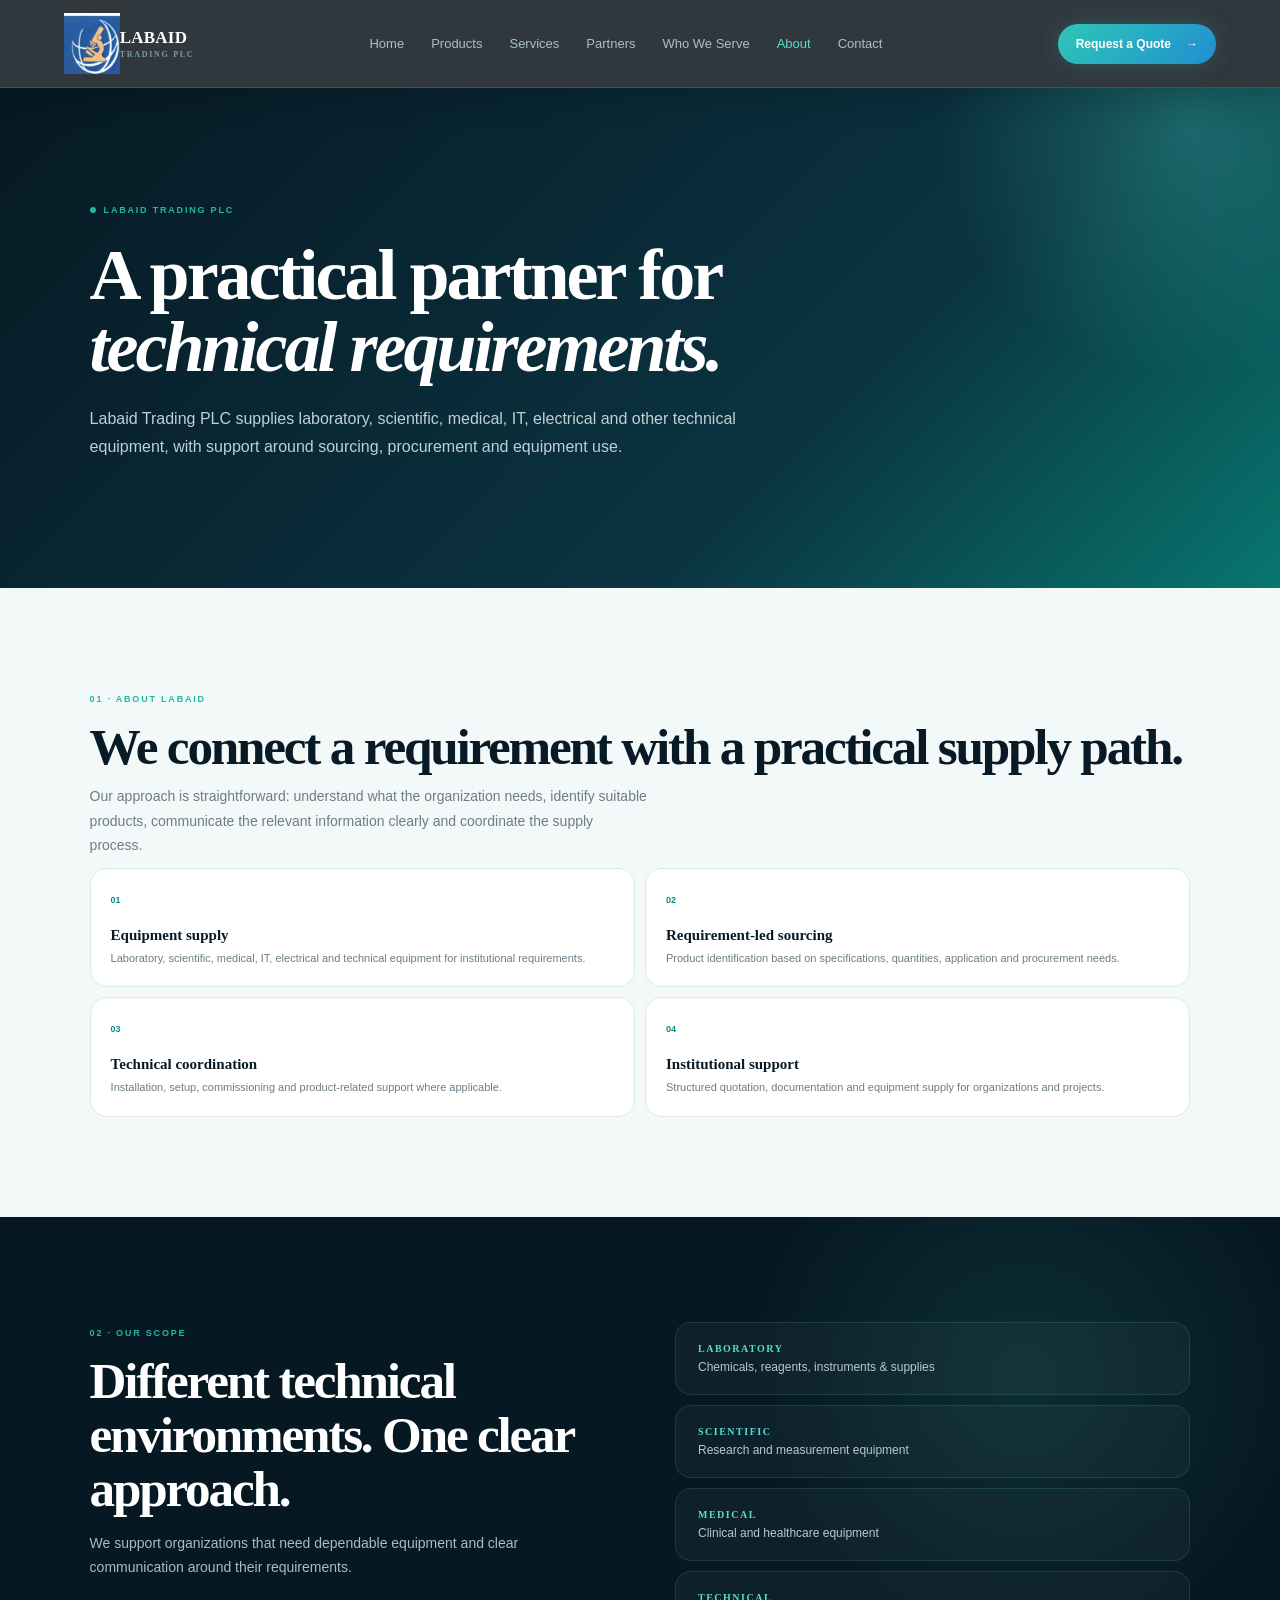
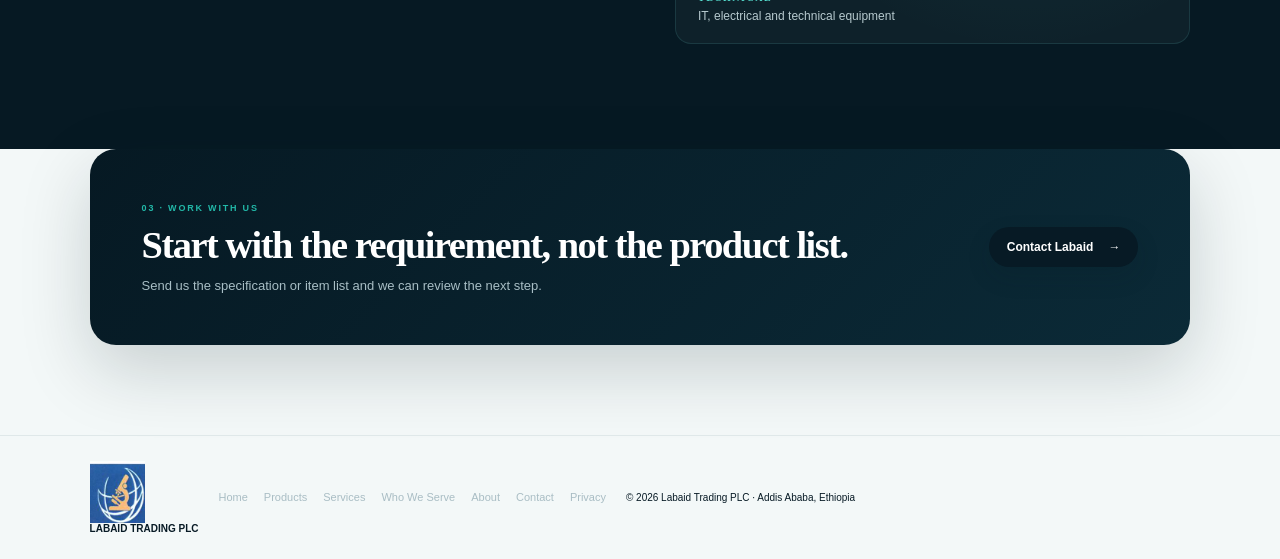
==== commit 44715a42: "Add Partners to site navigation" ====
--- a/about.html
+++ b/about.html
@@ -1 +1 @@
-<!doctype html><html lang="en"><head><meta charset="utf-8"><meta name="viewport" content="width=device-width,initial-scale=1"><meta name="description" content="Learn about Labaid Trading PLC and its equipment supply and technical support capabilities in Ethiopia."><meta name="theme-color" content="#061923"><title>Labaid Trading PLC | About</title><link rel="stylesheet" href="styles.css"></head><body><header class="nav"><a class="brand" href="index.html"><img class="brand-logo" src="labaid-logo.svg" alt="Labaid Trading PLC logo"><span>LABAID <small>TRADING PLC</small></span></a><nav><a href="index.html">Home</a><a href="products.html">Products</a><a href="services.html">Services</a><a href="who-we-serve.html">Who We Serve</a><a href="about.html" class="active">About</a><a href="contact.html">Contact</a></nav><button class="nav-menu" aria-label="Open menu" aria-expanded="false">☰</button><a class="nav-cta" href="contact.html">Request a Quote <span>→</span></a></header><main><section class="page-hero"><div class="hero-copy"><div class="eyebrow"><span></span> LABAID TRADING PLC</div><h1>A practical partner for <em>technical requirements.</em></h1><p>Labaid Trading PLC supplies laboratory, scientific, medical, IT, electrical and other technical equipment, with support around sourcing, procurement and equipment use.</p></div></section><section class="page-section"><div class="sector-intro"><span class="eyebrow small">01 · About Labaid</span><h2>We connect a requirement with a practical supply path.</h2><p>Our approach is straightforward: understand what the organization needs, identify suitable products, communicate the relevant information clearly and coordinate the supply process.</p></div><div class="sector-grid"><div><span>01</span><strong>Equipment supply</strong><p>Laboratory, scientific, medical, IT, electrical and technical equipment for institutional requirements.</p></div><div><span>02</span><strong>Requirement-led sourcing</strong><p>Product identification based on specifications, quantities, application and procurement needs.</p></div><div><span>03</span><strong>Technical coordination</strong><p>Installation, setup, commissioning and product-related support where applicable.</p></div><div><span>04</span><strong>Institutional support</strong><p>Structured quotation, documentation and equipment supply for organizations and projects.</p></div></div></section><section class="dark-info-section"><div><span class="eyebrow small">02 · Our scope</span><h2>Different technical environments. One clear approach.</h2><p>We support organizations that need dependable equipment and clear communication around their requirements.</p></div><div class="focus-list"><div><b>LABORATORY</b><span>Chemicals, reagents, instruments & supplies</span></div><div><b>SCIENTIFIC</b><span>Research and measurement equipment</span></div><div><b>MEDICAL</b><span>Clinical and healthcare equipment</span></div><div><b>TECHNICAL</b><span>IT, electrical and technical equipment</span></div></div></section><section class="cta-strip"><div><span class="eyebrow small">03 · Work with us</span><h2>Start with the requirement, not the product list.</h2><p>Send us the specification or item list and we can review the next step.</p></div><a class="primary" href="contact.html">Contact Labaid <span>→</span></a></section></main><footer><div class="footer-bottom"><div><img class="brand-logo" src="labaid-logo.svg" alt="Labaid Trading PLC logo"><b>LABAID TRADING PLC</b></div><div class="footer-links"><a href="index.html">Home</a><a href="products.html">Products</a><a href="services.html">Services</a><a href="who-we-serve.html">Who We Serve</a><a href="about.html">About</a><a href="contact.html">Contact</a><a href="privacy.html">Privacy</a></div><span>© 2026 Labaid Trading PLC · Addis Ababa, Ethiopia</span></div></footer><script src="app.js"></script></body></html>+<!doctype html><html lang="en"><head><meta charset="utf-8"><meta name="viewport" content="width=device-width,initial-scale=1"><meta name="description" content="Learn about Labaid Trading PLC and its equipment supply and technical support capabilities in Ethiopia."><meta name="theme-color" content="#061923"><title>Labaid Trading PLC | About</title><link rel="stylesheet" href="styles.css"></head><body><header class="nav"><a class="brand" href="index.html"><img class="brand-logo" src="labaid-logo.svg" alt="Labaid Trading PLC logo"><span>LABAID <small>TRADING PLC</small></span></a><nav><a href="index.html">Home</a><a href="products.html">Products</a><a href="services.html">Services</a><a href="partners.html">Partners</a><a href="who-we-serve.html">Who We Serve</a><a href="about.html" class="active">About</a><a href="contact.html">Contact</a></nav><button class="nav-menu" aria-label="Open menu" aria-expanded="false">☰</button><a class="nav-cta" href="contact.html">Request a Quote <span>→</span></a></header><main><section class="page-hero"><div class="hero-copy"><div class="eyebrow"><span></span> LABAID TRADING PLC</div><h1>A practical partner for <em>technical requirements.</em></h1><p>Labaid Trading PLC supplies laboratory, scientific, medical, IT, electrical and other technical equipment, with support around sourcing, procurement and equipment use.</p></div></section><section class="page-section"><div class="sector-intro"><span class="eyebrow small">01 · About Labaid</span><h2>We connect a requirement with a practical supply path.</h2><p>Our approach is straightforward: understand what the organization needs, identify suitable products, communicate the relevant information clearly and coordinate the supply process.</p></div><div class="sector-grid"><div><span>01</span><strong>Equipment supply</strong><p>Laboratory, scientific, medical, IT, electrical and technical equipment for institutional requirements.</p></div><div><span>02</span><strong>Requirement-led sourcing</strong><p>Product identification based on specifications, quantities, application and procurement needs.</p></div><div><span>03</span><strong>Technical coordination</strong><p>Installation, setup, commissioning and product-related support where applicable.</p></div><div><span>04</span><strong>Institutional support</strong><p>Structured quotation, documentation and equipment supply for organizations and projects.</p></div></div></section><section class="dark-info-section"><div><span class="eyebrow small">02 · Our scope</span><h2>Different technical environments. One clear approach.</h2><p>We support organizations that need dependable equipment and clear communication around their requirements.</p></div><div class="focus-list"><div><b>LABORATORY</b><span>Chemicals, reagents, instruments & supplies</span></div><div><b>SCIENTIFIC</b><span>Research and measurement equipment</span></div><div><b>MEDICAL</b><span>Clinical and healthcare equipment</span></div><div><b>TECHNICAL</b><span>IT, electrical and technical equipment</span></div></div></section><section class="cta-strip"><div><span class="eyebrow small">03 · Work with us</span><h2>Start with the requirement, not the product list.</h2><p>Send us the specification or item list and we can review the next step.</p></div><a class="primary" href="contact.html">Contact Labaid <span>→</span></a></section></main><footer><div class="footer-bottom"><div><img class="brand-logo" src="labaid-logo.svg" alt="Labaid Trading PLC logo"><b>LABAID TRADING PLC</b></div><div class="footer-links"><a href="index.html">Home</a><a href="products.html">Products</a><a href="services.html">Services</a><a href="who-we-serve.html">Who We Serve</a><a href="about.html">About</a><a href="contact.html">Contact</a><a href="privacy.html">Privacy</a></div><span>© 2026 Labaid Trading PLC · Addis Ababa, Ethiopia</span></div></footer><script src="app.js"></script></body></html>
--- a/styles.css
+++ b/styles.css
@@ -162,3 +162,68 @@
 
 /* === 2026 UX upgrade === */
 .text-link{font:800 11px Manrope;color:#087f78;white-space:nowrap;text-decoration:none}.home-hero{min-height:690px}.hero-micro{display:flex;gap:14px;flex-wrap:wrap;margin-top:32px;color:#8eaab2;font:700 9px Manrope;letter-spacing:1px;text-transform:uppercase}.hero-micro span{color:#55decf}.home-visual{min-height:500px;display:grid;place-items:center;overflow:hidden}.hero-panel-content{position:relative;z-index:3;display:flex;flex-direction:column;align-items:center;text-align:center;gap:10px}.hero-panel-content span{font:800 13px Manrope;letter-spacing:5px;color:#55decf}.hero-panel-content b{font:800 clamp(24px,3vw,38px) Manrope;color:#fff;letter-spacing:2px}.hero-panel-content small{max-width:230px;color:#9bb6bd;line-height:1.7;font-size:11px}.visual-orbit{position:absolute;border:1px solid rgba(85,222,207,.18);border-radius:50%;animation:futureSpin 22s linear infinite}.orbit-one{width:340px;height:340px}.orbit-two{width:450px;height:450px;animation-direction:reverse;opacity:.5}.catalogue-tools{display:flex;align-items:center;gap:14px;flex-wrap:wrap;margin-top:25px}.search-box{height:50px;min-width:290px;flex:1;max-width:520px;display:flex;align-items:center;gap:10px;padding:0 16px;border:1px solid #cfe1df;border-radius:15px;background:#fff;box-shadow:0 8px 24px rgba(7,35,45,.045)}.search-box span{font-size:22px;color:#0b897f}.search-box input{border:0;outline:0;width:100%;font:600 13px "DM Sans";color:#17313a;background:transparent}.catalogue-status{display:flex;align-items:center;justify-content:space-between;gap:15px;margin:18px 0;color:#6b7d85;font-size:11px}#clearSearch{border:0;background:transparent;color:#087f78;font:800 10px Manrope;cursor:pointer}.form-row{display:grid;gap:7px}.form-row label{font:800 10px Manrope;color:#5c7178;letter-spacing:.5px}.form-row input,.form-row textarea{width:100%;box-sizing:border-box}#formStatus{min-height:20px;margin-top:12px;font-size:12px;color:#0b897f}.nav nav a.active{color:#55decf}@media(max-width:850px){.home-visual{min-height:390px}.orbit-two{width:360px;height:360px}.orbit-one{width:280px;height:280px}.catalogue-tools{align-items:stretch}.search-box{max-width:none;min-width:0;width:100%}}@media(max-width:560px){.home-hero{min-height:760px}.home-visual{min-height:320px}.hero-micro{gap:8px}.catalogue-status{align-items:flex-start;flex-direction:column}.search-box{height:46px}}
+
+/* === Cinematic company introduction + presentation === */
+.company-intro{min-height:690px;padding:80px 7%;display:grid;grid-template-columns:1.05fr .95fr;gap:70px;align-items:center;background:#061923;color:#fff;position:relative;overflow:hidden}
+.company-intro:before{content:"";position:absolute;inset:0;background:radial-gradient(circle at 78% 45%,rgba(70,213,197,.18),transparent 32%),linear-gradient(135deg,#061923,#0a2d3b 60%,#063f45)}
+.company-intro-copy,.company-intro-visual{position:relative;z-index:1}
+.company-intro-copy{max-width:760px}.company-intro h1{font:800 clamp(43px,5.8vw,75px)/1 Manrope;letter-spacing:-3.8px;margin:24px 0}.company-intro h1 em{font-style:normal;color:#55decf}.company-intro p{max-width:680px;color:#bfd0d5;font-size:16px;line-height:1.75}
+.company-contact-row{display:flex;flex-wrap:wrap;gap:10px;margin:30px 0}.company-contact-row a,.company-contact-row div{min-width:175px;padding:13px 15px;border:1px solid rgba(255,255,255,.13);border-radius:14px;background:rgba(255,255,255,.045)}.company-contact-row b{display:block;color:#55decf;font:800 8px Manrope;letter-spacing:1.4px;margin-bottom:6px}.company-contact-row span{font-size:11px;color:#e0eaec}
+.intro-secondary{border-color:rgba(255,255,255,.22);color:#e7f0f2}.company-intro-visual{height:475px;border:1px solid rgba(255,255,255,.13);border-radius:32px;overflow:hidden;background:linear-gradient(145deg,rgba(255,255,255,.09),rgba(255,255,255,.025));box-shadow:0 35px 100px rgba(0,0,0,.28);display:grid;place-items:center}.intro-grid{position:absolute;inset:0;opacity:.16;background-image:linear-gradient(rgba(255,255,255,.2) 1px,transparent 1px),linear-gradient(90deg,rgba(255,255,255,.2) 1px,transparent 1px);background-size:48px 48px;mask-image:linear-gradient(90deg,#000,transparent)}.intro-glow{position:absolute;width:340px;height:340px;border-radius:50%;background:radial-gradient(circle,rgba(70,213,197,.3),transparent 68%);filter:blur(4px)}.intro-card{width:270px;height:270px;border:1px solid rgba(85,222,207,.42);border-radius:50%;display:flex;flex-direction:column;align-items:center;justify-content:center;text-align:center;background:radial-gradient(circle,#14444d,#081f2a 70%);box-shadow:0 0 0 22px rgba(85,222,207,.035),0 0 0 45px rgba(85,222,207,.02)}.intro-card span{font:800 11px Manrope;letter-spacing:5px;color:#55decf}.intro-card strong{font:800 28px Manrope;letter-spacing:1px}.intro-card small{margin-top:10px;color:#91b2ba;font:700 8px Manrope;letter-spacing:2px}.intro-card i{margin-top:18px;color:#55decf;font:700 7px Manrope;letter-spacing:1.5px;font-style:normal}.intro-corner{position:absolute;left:24px;top:22px;color:#7c9aa3;font:700 9px Manrope;letter-spacing:1.5px}
+.presentation{padding:95px 7% 105px;background:#f5f8f8}.presentation-head{display:flex;justify-content:space-between;align-items:end;gap:25px;margin-bottom:28px}.presentation-head h2{font:800 clamp(34px,4vw,52px) Manrope;letter-spacing:-2px;margin:12px 0 7px}.presentation-head p{margin:0;color:#6c7d86;font-size:13px}.slide-controls{display:flex;align-items:center;gap:10px}.slide-controls button{width:42px;height:42px;border:1px solid #d4e1e1;background:#fff;border-radius:50%;cursor:pointer;color:#071a25;font-size:18px}.slide-controls button:hover{background:#071a25;color:#fff}.slide-controls div{font:800 10px Manrope;letter-spacing:1px;color:#70838a;min-width:58px;text-align:center}
+.presentation-stage{position:relative;min-height:470px;border-radius:30px;overflow:hidden;background:#061923;box-shadow:0 28px 70px rgba(7,26,37,.14)}.presentation-slide{position:absolute;inset:0;display:grid;grid-template-columns:1.15fr .85fr;opacity:0;transform:translateX(25px) scale(.985);pointer-events:none;transition:opacity .65s ease,transform .65s ease}.presentation-slide.active{opacity:1;transform:none;pointer-events:auto}.slide-visual{position:relative;min-height:470px;display:flex;flex-direction:column;justify-content:flex-end;padding:34px;background-size:cover;background-position:center;overflow:hidden}.slide-visual:before{content:"";position:absolute;inset:0;background:linear-gradient(135deg,rgba(5,27,36,.18),rgba(5,27,36,.78))}.slide-visual:after{content:"";position:absolute;width:360px;height:360px;border:1px solid rgba(85,222,207,.22);border-radius:50%;right:-120px;top:50px;box-shadow:0 0 0 25px rgba(85,222,207,.03),0 0 0 55px rgba(85,222,207,.02)}.slide-visual>*{position:relative;z-index:1}.slide-visual span{font:800 11px Manrope;color:#55decf;letter-spacing:2px}.slide-visual b{font:800 clamp(30px,4vw,58px) Manrope;letter-spacing:-2px}.slide-visual small{color:#b8ccd1;font:700 9px Manrope;letter-spacing:2px;margin-top:5px}.slide-lab{background:radial-gradient(circle at 50% 42%,#176a68 0,#0b3541 38%,#061923 72%)}.slide-supply{background:radial-gradient(circle at 40% 40%,#315f75 0,#0b3442 40%,#061923 75%)}.slide-services{background:radial-gradient(circle at 60% 45%,#246f66 0,#0b3541 40%,#061923 75%)}.slide-institutions{background:radial-gradient(circle at 35% 45%,#365b71 0,#0b3040 40%,#061923 75%)}.slide-contact{background:radial-gradient(circle at 55% 40%,#397d74 0,#0b3841 42%,#061923 75%)}
+.slide-copy{padding:48px;display:flex;flex-direction:column;justify-content:center;background:#fff;color:#071a25}.slide-kicker{font:800 9px Manrope;letter-spacing:1.8px;color:#0c8a82}.slide-copy h3{font:800 clamp(26px,3vw,42px)/1.08 Manrope;letter-spacing:-1.7px;margin:13px 0}.slide-copy p{color:#667980;font-size:13px;line-height:1.75;margin:0;max-width:520px}.slide-tags{display:flex;flex-wrap:wrap;gap:7px;margin:24px 0}.slide-tags span{padding:8px 10px;border-radius:999px;background:#e5f5f2;color:#075f59;font:700 9px Manrope}.contact-slide-details{display:grid;gap:7px;margin:8px 0 20px}.contact-slide-details a,.contact-slide-details span{font-size:12px;color:#0b766f}.contact-slide-details a{font-weight:800}.slide-copy .primary{width:max-content}
+.slide-progress{display:flex;gap:7px;margin-top:17px}.slide-progress button{border:0;background:transparent;color:#809197;font:800 9px Manrope;letter-spacing:1px;padding:8px 4px;border-bottom:2px solid transparent;cursor:pointer}.slide-progress button.active{color:#071a25;border-color:#0c8a82}
+@media(max-width:900px){.company-intro{grid-template-columns:1fr;padding:75px 6%}.company-intro-visual{height:360px}.presentation{padding:75px 6%}.presentation-slide{grid-template-columns:1fr}.slide-visual{min-height:220px;padding:26px}.slide-copy{padding:32px}.presentation-stage{min-height:620px}.slide-visual:after{display:none}}
+@media(max-width:560px){.company-intro{padding:65px 20px}.company-intro h1{letter-spacing:-2.4px}.company-contact-row{display:grid;grid-template-columns:1fr}.company-contact-row a,.company-contact-row div{min-width:0}.company-intro-visual{height:300px}.intro-card{width:210px;height:210px}.intro-card strong{font-size:22px}.presentation{padding:65px 20px 75px}.presentation-head{align-items:flex-start;flex-direction:column}.presentation-stage{min-height:690px;border-radius:22px}.slide-visual{min-height:220px}.slide-copy{padding:27px}.slide-copy h3{font-size:27px}.slide-progress{overflow:auto}}
+@media(prefers-reduced-motion:reduce){.presentation-slide{transition:none}}
+
+/* Real equipment imagery for the presentation */
+.slide-lab{
+ background-image:linear-gradient(90deg,rgba(5,27,36,.20),rgba(5,27,36,.78)),url("https://commons.wikimedia.org/wiki/Special:FilePath/Laboratory%20Optical%20Microscope.jpg");
+ background-size:cover;background-position:center 42%;
+}
+.slide-supply{
+ background-image:linear-gradient(90deg,rgba(5,27,36,.18),rgba(5,27,36,.78)),url("https://commons.wikimedia.org/wiki/Special:FilePath/Laboratory%20autoclave.jpg");
+ background-size:cover;background-position:center 48%;
+}
+.slide-services{
+ background-image:linear-gradient(90deg,rgba(5,27,36,.20),rgba(5,27,36,.80)),url("https://commons.wikimedia.org/wiki/Special:FilePath/Microscope%20lab.jpg");
+ background-size:cover;background-position:center 45%;
+}
+.slide-institutions{
+ background-image:linear-gradient(90deg,rgba(5,27,36,.18),rgba(5,27,36,.80)),url("https://commons.wikimedia.org/wiki/Special:FilePath/202002%20Laboratory%20instrument%20microscope.svg");
+ background-size:58%;background-repeat:no-repeat;background-position:center;background-color:#0a3441;
+}
+.slide-contact{
+ background-image:linear-gradient(90deg,rgba(5,27,36,.12),rgba(5,27,36,.82)),url("https://commons.wikimedia.org/wiki/Special:FilePath/Accu-Answer%20blood%20glucose%20meter%20with%20accessories.jpg");
+ background-size:cover;background-position:center 40%;
+}
+.presentation-slide .slide-visual{transition:background-position 7s ease,transform .8s ease}
+.presentation-slide.active .slide-visual{background-position:center 48%}
+
+/* Homepage quick-start cards */
+.quick-start{padding:80px 7%;background:#fff}.section-heading{margin-bottom:28px}.section-heading h2{font:800 clamp(32px,4vw,50px) Manrope;letter-spacing:-2px;margin:10px 0 7px;color:#071a25}.section-heading p{color:#6c7d86;font-size:13px}.quick-grid{display:grid;grid-template-columns:repeat(4,1fr);gap:14px}.quick-card{display:block;padding:27px;border:1px solid #dce7e7;border-radius:20px;background:#f7faf9;color:#071a25;text-decoration:none;transition:transform .25s,box-shadow .25s,border-color .25s}.quick-card:hover{transform:translateY(-5px);box-shadow:0 18px 45px rgba(7,26,37,.10);border-color:#8ccfc7}.quick-card span{font:800 9px Manrope;letter-spacing:1.5px;color:#0c8a82}.quick-card h3{font:800 20px Manrope;margin:15px 0 8px;letter-spacing:-.5px}.quick-card p{font-size:12px;line-height:1.7;color:#667980;min-height:62px}.quick-card b{font:800 10px Manrope;color:#08756e;letter-spacing:.4px}
+@media(max-width:900px){.quick-grid{grid-template-columns:repeat(2,1fr)}}@media(max-width:560px){.quick-start{padding:65px 20px}.quick-grid{grid-template-columns:1fr}.quick-card p{min-height:auto}}
+
+/* Larger company identity and logo-free hero */
+.company-name-lockup{font:900 clamp(34px,5.2vw,72px)/.95 Manrope;letter-spacing:-3px;color:#fff;text-transform:uppercase}.company-location{margin-top:12px;font:800 clamp(12px,1.1vw,16px) Manrope;letter-spacing:3px;color:#55decf}.company-intro .eyebrow{display:none}.company-intro-visual{background:linear-gradient(145deg,rgba(255,255,255,.07),rgba(255,255,255,.02))}.intro-grid{opacity:.1}
+
+/* Premium hero showcase + FAQ */
+.company-description{text-align:justify;max-width:690px;line-height:1.85}
+.hero-showcase{position:absolute;inset:0;display:grid;place-items:center;overflow:hidden}.showcase-label{position:absolute;top:28px;left:30px;color:#7fa5ad;font:800 8px Manrope;letter-spacing:2px}.showcase-core{width:235px;height:235px;border-radius:50%;display:flex;flex-direction:column;align-items:center;justify-content:center;text-align:center;background:radial-gradient(circle,#164d57,#09242e 68%);border:1px solid rgba(85,222,207,.5);box-shadow:0 0 60px rgba(85,222,207,.12),0 0 0 24px rgba(85,222,207,.025);z-index:2}.showcase-core span{font:800 9px Manrope;color:#55decf;letter-spacing:2px}.showcase-core strong{font:900 25px Manrope;letter-spacing:-1px;margin-top:8px}.showcase-core small{font:700 7px Manrope;letter-spacing:1.6px;color:#94b6bd;margin-top:7px}.showcase-orbit{position:absolute;border:1px solid rgba(85,222,207,.17);border-radius:50%;width:390px;height:390px;animation:heroSpin 18s linear infinite}.orbit-b{width:500px;height:500px;border-color:rgba(255,255,255,.08);animation-direction:reverse;animation-duration:27s}.showcase-side{position:absolute;right:27px;top:50%;transform:translateY(-50%);display:grid;gap:9px;text-align:right}.showcase-side span{font:800 7px Manrope;letter-spacing:1.5px;color:#7699a1}.showcase-progress{position:absolute;bottom:29px;left:30px;display:flex;gap:5px}.showcase-progress i{display:block;width:26px;height:2px;background:rgba(255,255,255,.18)}.showcase-progress i.active{background:#55decf}.faq-section{padding:82px 7%;background:#f5f8f8}.faq-list{max-width:920px;margin:0 auto;border-top:1px solid #d6e2e2}.faq-list details{border-bottom:1px solid #d6e2e2}.faq-list summary{list-style:none;cursor:pointer;padding:23px 4px;font:800 16px Manrope;color:#071a25;display:flex;justify-content:space-between;gap:20px}.faq-list summary::-webkit-details-marker{display:none}.faq-list summary span{color:#0c8a82;font-size:22px;font-weight:400;transition:transform .2s}.faq-list details[open] summary span{transform:rotate(45deg)}.faq-list details p{padding:0 50px 24px 4px;margin:0;color:#667980;font-size:13px;line-height:1.8;max-width:800px}@keyframes heroSpin{to{transform:rotate(360deg)}}@media(max-width:560px){.company-description{text-align:left}.showcase-core{width:185px;height:185px}.showcase-orbit{width:300px;height:300px}.orbit-b{width:370px;height:370px}.showcase-side{right:15px}.showcase-side span{font-size:6px}.faq-section{padding:65px 20px}}
+@media(prefers-reduced-motion:reduce){.showcase-orbit{animation:none}}
+
+/* === Wow matrix visual for Labaid presentation === */
+.wow-visual{position:absolute;inset:0;display:grid;place-items:center;overflow:hidden;background:radial-gradient(circle at center,rgba(77,221,207,.2),transparent 42%)}
+.wow-label{position:absolute;top:24px;left:28px;font:800 8px Manrope;letter-spacing:2px;color:#8fece2}
+.wow-core{width:145px;height:145px;border:1px solid rgba(117,238,225,.65);border-radius:50%;display:grid;place-items:center;align-content:center;background:rgba(4,27,35,.72);box-shadow:0 0 50px rgba(64,220,205,.18),inset 0 0 35px rgba(64,220,205,.08);z-index:3}
+.wow-core strong{font:900 25px Manrope;letter-spacing:-1px;color:#fff}.wow-core small{font:700 7px Manrope;letter-spacing:2px;color:#7ee4d8;margin-top:5px}
+.wow-ring{position:absolute;border:1px solid rgba(85,222,207,.24);border-radius:50%;animation:wowSpin 12s linear infinite}.ring-one{width:285px;height:285px}.ring-two{width:405px;height:405px;border-style:dashed;animation-direction:reverse;animation-duration:18s}
+.wow-node{position:absolute;padding:8px 11px;border:1px solid rgba(126,228,216,.32);background:rgba(4,26,35,.78);border-radius:8px;color:#b9f5ee;font:800 8px Manrope;letter-spacing:1px;box-shadow:0 8px 24px rgba(0,0,0,.2);z-index:4}.node-a{top:23%;left:18%}.node-b{top:19%;right:18%}.node-c{top:48%;left:8%}.node-d{top:52%;right:8%}.node-e{bottom:18%;left:22%}.node-f{bottom:17%;right:22%}
+.wow-scan{position:absolute;left:8%;right:8%;height:1px;background:linear-gradient(90deg,transparent,#55decf,transparent);box-shadow:0 0 14px #55decf;animation:wowScan 4s ease-in-out infinite}
+@keyframes wowSpin{to{transform:rotate(360deg)}}@keyframes wowScan{0%,100%{top:20%;opacity:0}15%,85%{opacity:.8}50%{top:80%;opacity:.35}}
+@media(max-width:900px){.wow-ring.ring-two{width:330px;height:330px}.wow-ring.ring-one{width:235px;height:235px}}
+
+/* Laboratory film showcase */
+.lab-film{padding:96px 0 40px;position:relative}.lab-film-head{display:flex;justify-content:space-between;align-items:end;gap:32px;margin-bottom:28px}.lab-film-head h2{margin:.25rem 0 .5rem}.lab-film-head p{max-width:620px;margin:0;opacity:.72}.lab-film-frame{display:grid;grid-template-columns:.8fr 1.2fr;min-height:500px;background:#071416;border:1px solid rgba(255,255,255,.09);border-radius:28px;overflow:hidden;box-shadow:0 30px 80px rgba(0,0,0,.2)}.lab-film-copy{padding:54px;display:flex;flex-direction:column;justify-content:center;background:radial-gradient(circle at 15% 20%,rgba(46,197,178,.16),transparent 42%)}.lab-film-copy>span{font-size:11px;letter-spacing:.18em;opacity:.6}.lab-film-copy h3{font-size:clamp(32px,4vw,58px);line-height:1.02;margin:18px 0}.lab-film-copy p{max-width:470px;line-height:1.7;opacity:.72}.lab-film-pills{display:flex;flex-wrap:wrap;gap:8px;margin-top:24px}.lab-film-pills span{font-size:10px;letter-spacing:.12em;padding:9px 11px;border:1px solid rgba(255,255,255,.12);border-radius:99px;color:rgba(255,255,255,.7)}.lab-film-player{position:relative;min-height:500px;background:#020708}.lab-film-player iframe{width:100%;height:100%;min-height:500px;border:0;display:block}.lab-film-badge{position:absolute;left:22px;bottom:22px;padding:10px 13px;background:rgba(3,12,13,.78);backdrop-filter:blur(12px);border:1px solid rgba(255,255,255,.14);border-radius:8px;font-size:10px;letter-spacing:.14em;color:#fff;pointer-events:none}@media(max-width:800px){.lab-film{padding:64px 0 20px}.lab-film-head{align-items:start;flex-direction:column}.lab-film-frame{grid-template-columns:1fr}.lab-film-copy{padding:34px}.lab-film-player,.lab-film-player iframe{min-height:320px}}
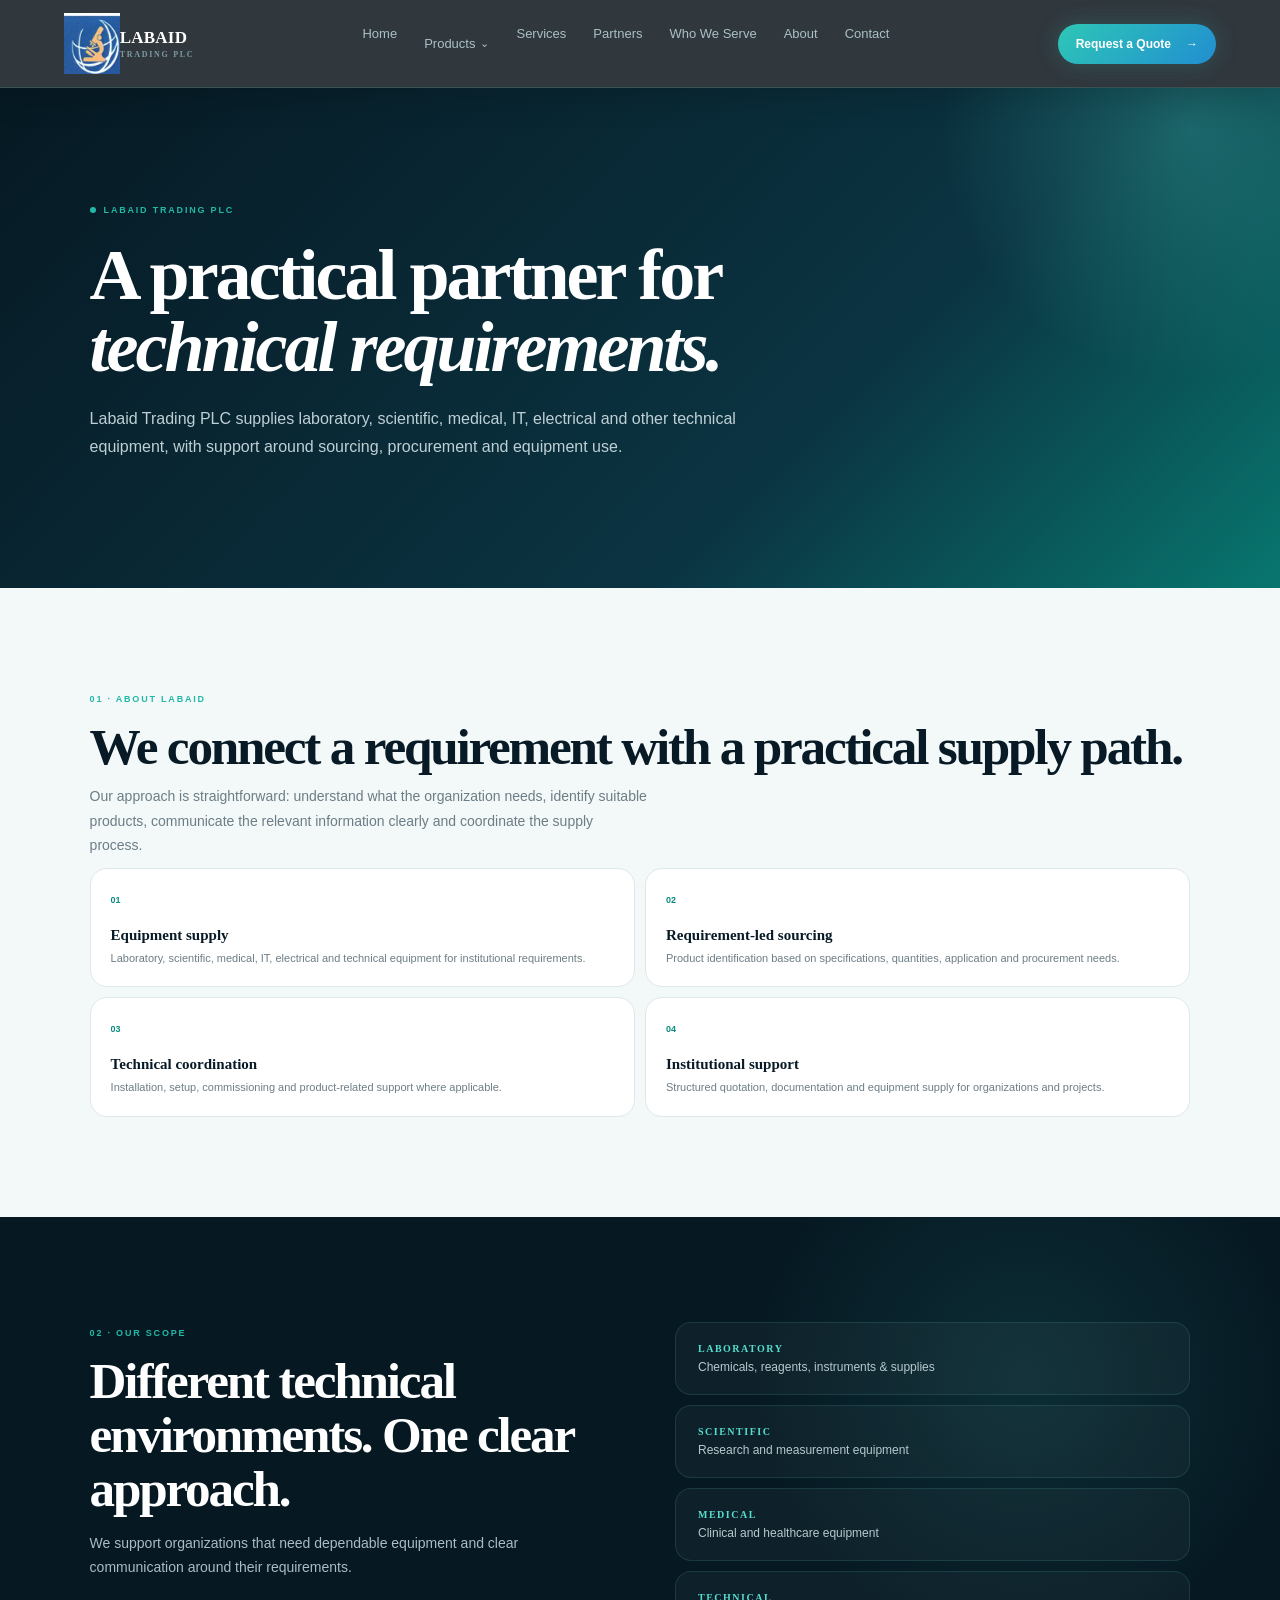
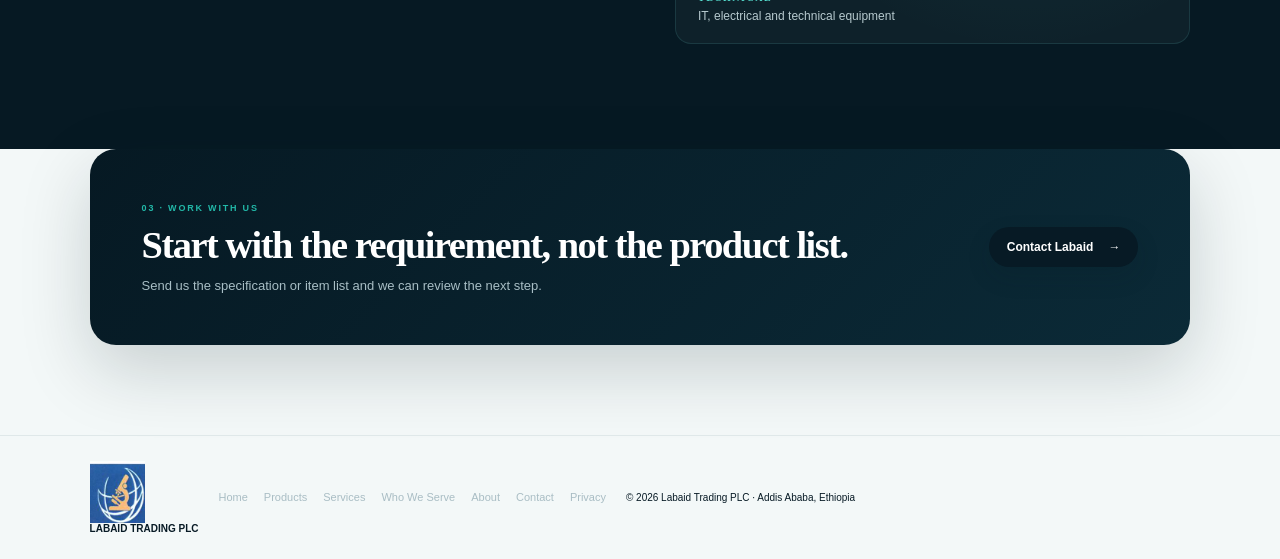
==== commit dc2cb39e: "Unify premium navigation experience" ====
--- a/about.html
+++ b/about.html
@@ -1 +1,17 @@
-<!doctype html><html lang="en"><head><meta charset="utf-8"><meta name="viewport" content="width=device-width,initial-scale=1"><meta name="description" content="Learn about Labaid Trading PLC and its equipment supply and technical support capabilities in Ethiopia."><meta name="theme-color" content="#061923"><title>Labaid Trading PLC | About</title><link rel="stylesheet" href="styles.css"></head><body><header class="nav"><a class="brand" href="index.html"><img class="brand-logo" src="labaid-logo.svg" alt="Labaid Trading PLC logo"><span>LABAID <small>TRADING PLC</small></span></a><nav><a href="index.html">Home</a><a href="products.html">Products</a><a href="services.html">Services</a><a href="partners.html">Partners</a><a href="who-we-serve.html">Who We Serve</a><a href="about.html" class="active">About</a><a href="contact.html">Contact</a></nav><button class="nav-menu" aria-label="Open menu" aria-expanded="false">☰</button><a class="nav-cta" href="contact.html">Request a Quote <span>→</span></a></header><main><section class="page-hero"><div class="hero-copy"><div class="eyebrow"><span></span> LABAID TRADING PLC</div><h1>A practical partner for <em>technical requirements.</em></h1><p>Labaid Trading PLC supplies laboratory, scientific, medical, IT, electrical and other technical equipment, with support around sourcing, procurement and equipment use.</p></div></section><section class="page-section"><div class="sector-intro"><span class="eyebrow small">01 · About Labaid</span><h2>We connect a requirement with a practical supply path.</h2><p>Our approach is straightforward: understand what the organization needs, identify suitable products, communicate the relevant information clearly and coordinate the supply process.</p></div><div class="sector-grid"><div><span>01</span><strong>Equipment supply</strong><p>Laboratory, scientific, medical, IT, electrical and technical equipment for institutional requirements.</p></div><div><span>02</span><strong>Requirement-led sourcing</strong><p>Product identification based on specifications, quantities, application and procurement needs.</p></div><div><span>03</span><strong>Technical coordination</strong><p>Installation, setup, commissioning and product-related support where applicable.</p></div><div><span>04</span><strong>Institutional support</strong><p>Structured quotation, documentation and equipment supply for organizations and projects.</p></div></div></section><section class="dark-info-section"><div><span class="eyebrow small">02 · Our scope</span><h2>Different technical environments. One clear approach.</h2><p>We support organizations that need dependable equipment and clear communication around their requirements.</p></div><div class="focus-list"><div><b>LABORATORY</b><span>Chemicals, reagents, instruments & supplies</span></div><div><b>SCIENTIFIC</b><span>Research and measurement equipment</span></div><div><b>MEDICAL</b><span>Clinical and healthcare equipment</span></div><div><b>TECHNICAL</b><span>IT, electrical and technical equipment</span></div></div></section><section class="cta-strip"><div><span class="eyebrow small">03 · Work with us</span><h2>Start with the requirement, not the product list.</h2><p>Send us the specification or item list and we can review the next step.</p></div><a class="primary" href="contact.html">Contact Labaid <span>→</span></a></section></main><footer><div class="footer-bottom"><div><img class="brand-logo" src="labaid-logo.svg" alt="Labaid Trading PLC logo"><b>LABAID TRADING PLC</b></div><div class="footer-links"><a href="index.html">Home</a><a href="products.html">Products</a><a href="services.html">Services</a><a href="who-we-serve.html">Who We Serve</a><a href="about.html">About</a><a href="contact.html">Contact</a><a href="privacy.html">Privacy</a></div><span>© 2026 Labaid Trading PLC · Addis Ababa, Ethiopia</span></div></footer><script src="app.js"></script></body></html>+<!doctype html><html lang="en"><head><meta charset="utf-8"><meta name="viewport" content="width=device-width,initial-scale=1"><meta name="description" content="Learn about Labaid Trading PLC and its equipment supply and technical support capabilities in Ethiopia."><meta name="theme-color" content="#061923"><title>Labaid Trading PLC | About</title><link rel="stylesheet" href="styles.css"></head><body><div class="site-progress" aria-hidden="true"><span></span></div><header class="nav"><a class="brand" href="index.html"><img class="brand-logo" src="labaid-logo.svg" alt="Labaid Trading PLC logo"><span>LABAID <small>TRADING PLC</small></span></a><nav>
+<a  href="index.html">Home</a>
+<div class="nav-products-wrap">
+  <button class="nav-mega-trigger" type="button" aria-expanded="false">Products <span>⌄</span></button>
+  <div class="mega-menu" aria-label="Product categories">
+    <div class="mega-intro"><span class="eyebrow small">Labaid catalogue</span><strong>Explore the supply universe.</strong><p>Browse selected equipment and chemicals, then move directly to the live catalogue.</p><a href="products.html">Open full catalogue <span>→</span></a></div>
+    <div class="mega-links">
+      <a href="products.html?category=Laboratory%20Devices%20%26%20Instruments"><span class="mega-icon">⌬</span><strong>Laboratory</strong><small>Equipment & instruments</small></a>
+      <a href="products.html?category=Laboratory%20Chemicals%20%26%20Reagents"><span class="mega-icon">◌</span><strong>Chemicals</strong><small>Reagents & laboratory chemicals</small></a>
+      <a href="products.html"><span class="mega-icon">◈</span><strong>Scientific</strong><small>Research & measurement</small></a>
+      <a href="products.html"><span class="mega-icon">✚</span><strong>Medical</strong><small>Clinical & healthcare equipment</small></a>
+    </div>
+    <div class="mega-live"><span>LIVE</span><strong id="megaLiveCount">363</strong><small>published catalogue items</small></div>
+  </div>
+</div>
+<a href="services.html">Services</a><a href="partners.html">Partners</a><a href="who-we-serve.html">Who We Serve</a><a href="about.html">About</a><a href="contact.html">Contact</a>
+</nav><button class="nav-menu" aria-label="Open menu" aria-expanded="false">☰</button><a class="nav-cta" href="contact.html">Request a Quote <span>→</span></a></header><main><section class="page-hero"><div class="hero-copy"><div class="eyebrow"><span></span> LABAID TRADING PLC</div><h1>A practical partner for <em>technical requirements.</em></h1><p>Labaid Trading PLC supplies laboratory, scientific, medical, IT, electrical and other technical equipment, with support around sourcing, procurement and equipment use.</p></div></section><section class="page-section"><div class="sector-intro"><span class="eyebrow small">01 · About Labaid</span><h2>We connect a requirement with a practical supply path.</h2><p>Our approach is straightforward: understand what the organization needs, identify suitable products, communicate the relevant information clearly and coordinate the supply process.</p></div><div class="sector-grid"><div><span>01</span><strong>Equipment supply</strong><p>Laboratory, scientific, medical, IT, electrical and technical equipment for institutional requirements.</p></div><div><span>02</span><strong>Requirement-led sourcing</strong><p>Product identification based on specifications, quantities, application and procurement needs.</p></div><div><span>03</span><strong>Technical coordination</strong><p>Installation, setup, commissioning and product-related support where applicable.</p></div><div><span>04</span><strong>Institutional support</strong><p>Structured quotation, documentation and equipment supply for organizations and projects.</p></div></div></section><section class="dark-info-section"><div><span class="eyebrow small">02 · Our scope</span><h2>Different technical environments. One clear approach.</h2><p>We support organizations that need dependable equipment and clear communication around their requirements.</p></div><div class="focus-list"><div><b>LABORATORY</b><span>Chemicals, reagents, instruments & supplies</span></div><div><b>SCIENTIFIC</b><span>Research and measurement equipment</span></div><div><b>MEDICAL</b><span>Clinical and healthcare equipment</span></div><div><b>TECHNICAL</b><span>IT, electrical and technical equipment</span></div></div></section><section class="cta-strip"><div><span class="eyebrow small">03 · Work with us</span><h2>Start with the requirement, not the product list.</h2><p>Send us the specification or item list and we can review the next step.</p></div><a class="primary" href="contact.html">Contact Labaid <span>→</span></a></section></main><footer><div class="footer-bottom"><div><img class="brand-logo" src="labaid-logo.svg" alt="Labaid Trading PLC logo"><b>LABAID TRADING PLC</b></div><div class="footer-links"><a href="index.html">Home</a><a href="products.html">Products</a><a href="services.html">Services</a><a href="who-we-serve.html">Who We Serve</a><a href="about.html">About</a><a href="contact.html">Contact</a><a href="privacy.html">Privacy</a></div><span>© 2026 Labaid Trading PLC · Addis Ababa, Ethiopia</span></div></footer><script src="app.js"></script></body></html>
--- a/styles.css
+++ b/styles.css
@@ -227,3 +227,140 @@
 
 /* Laboratory film showcase */
 .lab-film{padding:96px 0 40px;position:relative}.lab-film-head{display:flex;justify-content:space-between;align-items:end;gap:32px;margin-bottom:28px}.lab-film-head h2{margin:.25rem 0 .5rem}.lab-film-head p{max-width:620px;margin:0;opacity:.72}.lab-film-frame{display:grid;grid-template-columns:.8fr 1.2fr;min-height:500px;background:#071416;border:1px solid rgba(255,255,255,.09);border-radius:28px;overflow:hidden;box-shadow:0 30px 80px rgba(0,0,0,.2)}.lab-film-copy{padding:54px;display:flex;flex-direction:column;justify-content:center;background:radial-gradient(circle at 15% 20%,rgba(46,197,178,.16),transparent 42%)}.lab-film-copy>span{font-size:11px;letter-spacing:.18em;opacity:.6}.lab-film-copy h3{font-size:clamp(32px,4vw,58px);line-height:1.02;margin:18px 0}.lab-film-copy p{max-width:470px;line-height:1.7;opacity:.72}.lab-film-pills{display:flex;flex-wrap:wrap;gap:8px;margin-top:24px}.lab-film-pills span{font-size:10px;letter-spacing:.12em;padding:9px 11px;border:1px solid rgba(255,255,255,.12);border-radius:99px;color:rgba(255,255,255,.7)}.lab-film-player{position:relative;min-height:500px;background:#020708}.lab-film-player iframe{width:100%;height:100%;min-height:500px;border:0;display:block}.lab-film-badge{position:absolute;left:22px;bottom:22px;padding:10px 13px;background:rgba(3,12,13,.78);backdrop-filter:blur(12px);border:1px solid rgba(255,255,255,.14);border-radius:8px;font-size:10px;letter-spacing:.14em;color:#fff;pointer-events:none}@media(max-width:800px){.lab-film{padding:64px 0 20px}.lab-film-head{align-items:start;flex-direction:column}.lab-film-frame{grid-template-columns:1fr}.lab-film-copy{padding:34px}.lab-film-player,.lab-film-player iframe{min-height:320px}}
+
+/* Partners page */
+.partners-hero{background:radial-gradient(circle at 78% 35%,rgba(61,213,195,.14),transparent 38%),linear-gradient(135deg,#061923 0%,#071316 100%)}
+.partners-section{padding:96px 0}.partners-grid{display:grid;grid-template-columns:repeat(3,1fr);gap:18px;margin-top:42px}.partner-card{position:relative;min-height:440px;padding:34px;border:1px solid rgba(15,55,65,.12);border-radius:24px;background:linear-gradient(145deg,rgba(255,255,255,.98),rgba(239,247,246,.92));box-shadow:0 22px 60px rgba(5,35,40,.09);overflow:hidden;transition:transform .35s ease,box-shadow .35s ease}.partner-card:hover{transform:translateY(-7px);box-shadow:0 30px 75px rgba(5,35,40,.16)}.partner-number{position:absolute;right:24px;top:22px;font-size:10px;letter-spacing:.16em;opacity:.35}.partner-logo-wrap{height:110px;display:flex;align-items:center;justify-content:flex-start;margin-bottom:25px}.partner-logo-wrap img{max-width:190px;max-height:75px;object-fit:contain}.partner-logo-fallback{display:none;place-items:center;font-size:25px;font-weight:900;letter-spacing:-.04em}.partner-type{font-size:9px;letter-spacing:.17em;opacity:.5}.partner-card h3{font-size:34px;margin:10px 0}.partner-card p{line-height:1.7;opacity:.7;max-width:390px}.partner-tags{display:flex;flex-wrap:wrap;gap:7px;margin-top:24px}.partner-tags span{font-size:9px;letter-spacing:.1em;padding:8px 10px;border:1px solid rgba(7,45,54,.12);border-radius:99px}.partner-network-band{margin:0 0 96px;padding:70px;border-radius:28px;background:#07171b;color:#fff;display:grid;grid-template-columns:1fr 1fr;gap:70px}.partner-network-band h2{font-size:clamp(34px,4vw,58px);line-height:1.02;margin:12px 0}.partner-network-band p{max-width:590px;line-height:1.75;opacity:.68}.network-points{display:grid;gap:12px}.network-points div{display:flex;align-items:center;gap:18px;padding:20px 0;border-bottom:1px solid rgba(255,255,255,.1)}.network-points b{font-size:11px;letter-spacing:.15em;color:#70ddd0}.network-points span{font-size:17px}@media(max-width:900px){.partners-grid,.partner-network-band{grid-template-columns:1fr}.partner-network-band{padding:38px;gap:30px}}@media(max-width:560px){.partners-section{padding:65px 20px}.partners-grid{gap:14px}.partner-card{min-height:390px;padding:27px}.partner-network-band{margin:0 20px 65px;padding:30px}.partner-logo-wrap{height:90px}}
+
+/* === Huge cinematic header image series === */
+.header-cinema{position:relative;min-height:calc(100vh - 88px);height:860px;max-height:980px;overflow:hidden;background:#061923;color:#fff;isolation:isolate}
+.header-cinema-slides,.header-cinema-slide,.header-cinema-overlay,.header-cinema-grid{position:absolute;inset:0}
+.header-cinema-slide{background-size:cover;background-position:center;opacity:0;transform:scale(1.06);transition:opacity 1.2s ease,transform 8s ease}
+.header-cinema-slide.active{opacity:1;transform:scale(1)}
+.header-cinema-overlay{z-index:1;background:linear-gradient(90deg,rgba(3,16,23,.82) 0%,rgba(3,16,23,.45) 45%,rgba(3,16,23,.12) 100%),linear-gradient(0deg,rgba(3,16,23,.7) 0%,transparent 38%,rgba(3,16,23,.2) 100%)}
+.header-cinema-grid{z-index:2;opacity:.13;background-image:linear-gradient(rgba(255,255,255,.18) 1px,transparent 1px),linear-gradient(90deg,rgba(255,255,255,.18) 1px,transparent 1px);background-size:70px 70px;mask-image:linear-gradient(90deg,#000,transparent 80%)}
+.header-cinema-content{position:relative;z-index:3;min-height:100%;display:flex;flex-direction:column;justify-content:center;padding:90px 7%;max-width:850px}
+.header-cinema .eyebrow{color:#74e3d6}
+.header-cinema h1{font:900 clamp(48px,7vw,94px)/.94 Manrope;letter-spacing:-5px;margin:25px 0 28px;text-shadow:0 8px 35px rgba(0,0,0,.28)}
+.header-cinema h1 em{font-style:normal;color:#6ae1d4}
+.header-cinema-content p{max-width:610px;color:#d2e0e3;font-size:16px;line-height:1.75;margin:0 0 30px}
+.header-cinema .secondary{border-color:rgba(255,255,255,.35);color:#fff;background:rgba(0,0,0,.12);backdrop-filter:blur(8px)}
+.header-cinema-meta{position:absolute;z-index:4;left:7%;bottom:30px;right:7%;display:flex;justify-content:space-between;color:rgba(255,255,255,.58);font:800 8px Manrope;letter-spacing:2px}
+.header-cinema-dots{position:absolute;z-index:4;right:7%;bottom:68px;display:flex;gap:8px}
+.header-cinema-dots button{width:42px;height:3px;border:0;padding:0;background:rgba(255,255,255,.28);cursor:pointer;transition:.3s}
+.header-cinema-dots button.active{background:#70e2d4;width:70px}
+@media(max-width:700px){
+ .header-cinema{min-height:calc(100vh - 72px);height:760px}
+ .header-cinema-content{padding:65px 20px}
+ .header-cinema h1{font-size:clamp(43px,13vw,70px);letter-spacing:-3px}
+ .header-cinema-content p{font-size:14px}
+ .header-cinema-meta{left:20px;right:20px;bottom:22px}
+ .header-cinema-dots{right:20px;bottom:58px}
+}
+@media(prefers-reduced-motion:reduce){.header-cinema-slide{transition:opacity .2s ease;transform:none}.header-cinema-slide.active{transform:none}}
+
+/* Homepage identity hero */
+.header-cinema-lead{max-width:720px!important;font-size:16px!important;line-height:1.8!important;color:#e0ecef!important}
+.header-cinema-info{display:flex;flex-wrap:wrap;gap:10px;margin:0 0 30px}
+.header-cinema-info>div{display:flex;flex-direction:column;gap:5px;min-width:185px;padding:12px 15px;border:1px solid rgba(255,255,255,.16);border-radius:12px;background:rgba(2,15,21,.25);backdrop-filter:blur(10px)}
+.header-cinema-info span{font:800 8px Manrope;letter-spacing:1.7px;color:#75dcd1}
+.header-cinema-info strong,.header-cinema-info a{font:700 11px Manrope;color:#fff}
+.header-cinema-info a:hover{color:#72e1d4}
+@media(max-width:700px){.header-cinema-info{display:grid;grid-template-columns:1fr;margin-bottom:24px}.header-cinema-info>div{min-width:0}.header-cinema-lead{font-size:14px!important}}
+
+/* Refined cinematic hero typography */
+.header-cinema-brandline{display:block!important;font-size:clamp(20px,3vw,38px)!important;line-height:1.08!important;letter-spacing:2.5px!important;font-weight:900!important;color:#fff!important;margin-bottom:28px!important;text-shadow:0 6px 28px rgba(0,0,0,.3)}
+.header-cinema-lead{text-align:justify!important;max-width:700px!important;line-height:1.9!important;margin:0 0 36px!important;word-spacing:.08em}
+
+/* === Labaid Assistant chatbot === */
+.labaid-chat{position:fixed;right:24px;bottom:24px;z-index:1000;font-family:"DM Sans",sans-serif}
+.labaid-chat-toggle{display:flex;align-items:center;gap:10px;border:1px solid rgba(255,255,255,.16);border-radius:999px;padding:14px 19px;background:#071a25;color:#fff;font:800 12px Manrope;box-shadow:0 18px 50px rgba(7,26,37,.28);cursor:pointer;transition:.25s}
+.labaid-chat-toggle:hover{transform:translateY(-3px);background:#0c3443}
+.chat-pulse{width:8px;height:8px;border-radius:50%;background:#55decf;box-shadow:0 0 0 5px rgba(85,222,207,.12)}
+.chat-icon{color:#70e2d4;font-size:15px}.labaid-chat-panel{position:absolute;right:0;bottom:62px;width:min(390px,calc(100vw - 30px));height:560px;display:none;flex-direction:column;overflow:hidden;border:1px solid rgba(7,26,37,.12);border-radius:24px;background:#f7faf9;box-shadow:0 30px 90px rgba(7,26,37,.25)}
+.labaid-chat.open .labaid-chat-panel{display:flex}.chat-head{display:flex;justify-content:space-between;gap:20px;padding:22px;background:#071a25;color:#fff}.chat-head>div{display:grid;gap:4px}.chat-eyebrow{font:800 8px Manrope;letter-spacing:1.7px;color:#55decf}.chat-head strong{font:800 20px Manrope}.chat-head small{color:#91aab1;font-size:10px}.chat-head button{width:30px;height:30px;border:1px solid rgba(255,255,255,.14);border-radius:50%;background:transparent;color:#fff;font-size:20px;cursor:pointer}.chat-messages{flex:1;padding:18px;overflow:auto}.chat-message{max-width:86%;padding:12px 14px;border-radius:15px;margin:0 0 10px;font-size:12px;line-height:1.6}.chat-message.bot{background:#fff;border:1px solid #dce7e7;color:#29414a}.chat-message.user{margin-left:auto;background:#0c8a82;color:#fff}.chat-quick{display:flex;flex-wrap:wrap;gap:7px;margin:14px 0}.chat-quick button{border:1px solid #b9dcd8;background:#e5f5f2;color:#075f59;border-radius:999px;padding:8px 10px;font:700 9px Manrope;cursor:pointer}.chat-quick button:hover{background:#d2efeb}.chat-input{display:flex;gap:8px;padding:12px;border-top:1px solid #dce7e7;background:#fff}.chat-input input{flex:1;border:1px solid #d6e2e2;border-radius:12px;padding:11px 12px;outline:none;font-size:12px}.chat-input input:focus{border-color:#75cfc6}.chat-input button{width:42px;border:0;border-radius:12px;background:#071a25;color:#fff;font-size:19px;cursor:pointer}.chat-typing{opacity:.6;font-style:italic}@media(max-width:560px){.labaid-chat{right:15px;bottom:15px}.labaid-chat-toggle{padding:13px 16px}.labaid-chat-panel{right:-1px;bottom:58px;height:min(560px,calc(100vh - 110px));width:calc(100vw - 30px)}}
+
+/* Contact page — premium requirement workspace */
+.page-contact{max-width:1180px;margin:0 auto;padding:92px 7% 120px;display:grid;grid-template-columns:minmax(0,1fr) minmax(360px,480px);gap:70px;align-items:start}
+.page-contact>div:first-child{position:sticky;top:120px}
+.page-contact h2{font:900 clamp(34px,4.5vw,58px)/1.02 Manrope;letter-spacing:-2.5px;margin:18px 0 20px;color:#09222b}
+.contact-lead{max-width:590px;color:#587078;line-height:1.8;margin-bottom:34px}
+.contact-details{display:grid;grid-template-columns:1fr 1fr;gap:1px;background:#dbe6e7;border:1px solid #dbe6e7;border-radius:18px;overflow:hidden;margin-bottom:18px}
+.contact-details div{padding:19px;background:#f7faf9;display:grid;gap:7px}.contact-details b{font:800 9px Manrope;letter-spacing:1.5px;text-transform:uppercase;color:#719097}.contact-details span{font:700 13px Manrope;color:#173640}
+.contact-methods{display:grid;grid-template-columns:1fr 1fr;gap:12px}.contact-method{padding:18px;border:1px solid #dce7e7;border-radius:16px;background:#fff}.contact-method b{display:block;font:800 10px Manrope;text-transform:uppercase;letter-spacing:1px;color:#0b8179;margin-bottom:7px}.contact-method span{font-size:11px;color:#64777c;line-height:1.5}
+#quoteForm{padding:30px;border:1px solid #d9e5e5;border-radius:24px;background:#fff;box-shadow:0 22px 70px rgba(7,31,39,.09);display:grid;gap:18px}
+#quoteForm:before{content:"REQUEST A QUOTATION";font:900 10px Manrope;letter-spacing:2px;color:#0b8179;padding-bottom:2px}
+.form-row{display:grid;gap:7px}.form-row label{font:800 10px Manrope;letter-spacing:.7px;color:#36535b}.form-row input,.form-row textarea{width:100%;box-sizing:border-box;border:1px solid #d5e2e3;border-radius:11px;background:#f9fbfb;padding:13px 14px;font:500 12px Manrope;color:#15343d;outline:none;transition:.2s}.form-row input:focus,.form-row textarea:focus{border-color:#61bdb5;box-shadow:0 0 0 3px rgba(97,189,181,.1);background:#fff}.form-row textarea{min-height:145px;resize:vertical}.page-contact #formStatus{font-size:11px;color:#537078;line-height:1.5}
+@media(max-width:850px){.page-contact{grid-template-columns:1fr;gap:42px;padding-top:65px}.page-contact>div:first-child{position:static}.page-contact h2{letter-spacing:-1.5px}}
+@media(max-width:560px){.contact-details,.contact-methods{grid-template-columns:1fr}.page-contact{padding-left:5%;padding-right:5%}#quoteForm{padding:22px;border-radius:18px}}
+
+/* Partner video lower treatment */
+.lab-film-after{margin-top:16px;padding:26px 30px 28px;border:1px solid rgba(15,55,65,.12);border-radius:22px;background:linear-gradient(135deg,rgba(255,255,255,.98),rgba(236,247,245,.92));box-shadow:0 18px 50px rgba(5,35,40,.08)}
+.lab-film-after-label{display:flex;align-items:center;gap:10px;font-size:9px;font-weight:800;letter-spacing:.16em;color:#47666a;opacity:.78}
+.lab-film-after-label i{width:28px;height:1px;background:linear-gradient(90deg,#2ec5b2,transparent);display:block}
+.lab-film-after-main{display:flex;align-items:center;justify-content:space-between;gap:30px;margin-top:15px}
+.lab-film-after-main strong{display:block;font-size:clamp(20px,2.2vw,30px);letter-spacing:-.7px;color:#0a2428}
+.lab-film-after-main p{max-width:650px;margin:7px 0 0;color:#587075;font-size:13px;line-height:1.65}
+.lab-film-after-actions{display:flex;gap:9px;flex-shrink:0}
+.lab-film-after-actions a{display:inline-flex;align-items:center;gap:9px;padding:11px 14px;border:1px solid rgba(8,48,56,.14);border-radius:11px;text-decoration:none;color:#0b343a;font-size:11px;font-weight:800;white-space:nowrap;background:rgba(255,255,255,.62);transition:.25s ease}
+.lab-film-after-actions a:first-child{background:#0a2428;color:#fff;border-color:#0a2428}
+.lab-film-after-actions a:hover{transform:translateY(-2px);box-shadow:0 10px 22px rgba(5,35,40,.12)}
+@media(max-width:800px){.lab-film-after-main{align-items:flex-start;flex-direction:column}.lab-film-after-actions{width:100%;flex-wrap:wrap}.lab-film-after-actions a{flex:1;justify-content:center}}
+
+
+/* === 2026 Labaid WOW layer === */
+.site-progress{position:fixed;left:0;right:0;top:0;height:3px;z-index:1002;pointer-events:none;background:transparent}
+.site-progress span{display:block;height:100%;width:0;background:linear-gradient(90deg,#55decf,#4ea9ff,#55decf);box-shadow:0 0 14px rgba(85,222,207,.55)}
+.cursor-spot{position:fixed;z-index:1;width:420px;height:420px;border-radius:50%;pointer-events:none;transform:translate(-50%,-50%);left:var(--mx,-20%);top:var(--my,-20%);background:radial-gradient(circle,rgba(79,214,202,.08),transparent 63%);mix-blend-mode:multiply;opacity:.75}
+.wow-bridge{position:relative;overflow:hidden;background:#06141a;color:#fff;padding:28px 7% 34px;border-top:1px solid rgba(115,232,220,.12);border-bottom:1px solid rgba(115,232,220,.12)}
+.wow-bridge:before{content:"";position:absolute;inset:0;background:linear-gradient(90deg,rgba(85,222,207,.04),transparent 35%,rgba(78,169,255,.05));pointer-events:none}
+.wow-bridge-line{position:absolute;left:7%;right:7%;top:22px;height:1px;background:linear-gradient(90deg,rgba(85,222,207,.4),rgba(255,255,255,.04),rgba(78,169,255,.3))}
+.wow-bridge-top{display:flex;justify-content:space-between;gap:20px;position:relative;z-index:1}.wow-bridge-top .eyebrow{color:#6de2d4}.wow-bridge-index{font:800 8px Manrope;letter-spacing:2px;color:#648891}
+.wow-bridge-track{display:flex;align-items:center;justify-content:space-between;gap:18px;padding:30px 0 24px;position:relative;z-index:1;white-space:nowrap}
+.wow-bridge-track span{font:900 clamp(16px,2vw,26px) Manrope;letter-spacing:-.5px;color:#dff7f3;transition:.3s}
+.wow-bridge-track span:hover{color:#70e2d4;text-shadow:0 0 22px rgba(85,222,207,.25)}.wow-bridge-track i{font-style:normal;color:#48cfc0;font-size:11px;opacity:.7}
+.wow-bridge-bottom{display:flex;align-items:end;justify-content:space-between;gap:30px;position:relative;z-index:1}.wow-bridge-bottom strong{font:800 clamp(19px,2.5vw,30px)/1.1 Manrope;letter-spacing:-.8px}.wow-bridge-bottom p{max-width:560px;color:#8ea9b1;font-size:11px;line-height:1.7;margin:0}
+.presentation{position:relative}
+.presentation:before{content:"";position:absolute;inset:0 7%;border-left:1px solid rgba(8,55,63,.06);border-right:1px solid rgba(8,55,63,.06);pointer-events:none}
+.presentation-head,.presentation-stage,.slide-progress{position:relative;z-index:1}
+.category-grid{grid-auto-rows:1fr}
+.category-card{position:relative}.category-card:after{content:"";position:absolute;inset:0;border-radius:inherit;border:1px solid transparent;pointer-events:none;transition:.3s}.category-card:hover:after{border-color:rgba(66,221,202,.24)}
+.home-categories{position:relative;overflow:hidden}.home-categories:before{content:"01";position:absolute;right:6%;top:70px;font:900 110px/.8 Manrope;letter-spacing:-8px;color:rgba(7,39,48,.035)}
+.pathway-wow{position:relative;overflow:hidden;padding:100px 7% 95px;background:#06141a;color:#fff}
+.pathway-wow:before{content:"";position:absolute;width:720px;height:720px;right:-250px;top:-260px;border-radius:50%;background:radial-gradient(circle,rgba(66,221,202,.15),transparent 62%);pointer-events:none}
+.pathway-head{position:relative;z-index:1;display:grid;grid-template-columns:1fr 260px;gap:50px;align-items:center}
+.pathway-head h2{font:900 clamp(38px,5vw,68px)/.97 Manrope;letter-spacing:-3px;margin:12px 0}.pathway-head>div:first-child p{max-width:640px;color:#93aeb5;line-height:1.8;font-size:13px}
+.pathway-orbit{width:220px;height:220px;border:1px solid rgba(85,222,207,.2);border-radius:50%;display:grid;place-items:center;position:relative;justify-self:end;box-shadow:0 0 70px rgba(66,221,202,.06)}.pathway-orbit:before,.pathway-orbit:after{content:"";position:absolute;border-radius:50%;border:1px solid rgba(85,222,207,.12)}.pathway-orbit:before{inset:20px}.pathway-orbit:after{inset:45px;border-style:dashed}.orbit-core{width:94px;height:94px;border-radius:50%;display:grid;place-items:center;background:#092832;border:1px solid rgba(85,222,207,.45);font:900 12px Manrope;letter-spacing:1.5px;box-shadow:0 0 40px rgba(85,222,207,.12)}.orbit-dot{position:absolute;width:9px;height:9px;border-radius:50%;background:#55decf;top:8px;left:70px;box-shadow:0 0 20px #55decf;animation:orbitFloat 3s ease-in-out infinite}
+@keyframes orbitFloat{50%{transform:translate(28px,22px)}}
+.pathway-grid{position:relative;z-index:1;display:grid;grid-template-columns:repeat(4,1fr);margin-top:55px;border-top:1px solid rgba(255,255,255,.1);border-bottom:1px solid rgba(255,255,255,.1)}
+.pathway-grid article{padding:27px 22px 30px;border-right:1px solid rgba(255,255,255,.1);position:relative;transition:.3s}.pathway-grid article:first-child{border-left:1px solid rgba(255,255,255,.1)}.pathway-grid article:hover{background:rgba(255,255,255,.035);transform:translateY(-3px)}
+.pathway-grid span{display:block;font:800 9px Manrope;letter-spacing:1.5px;color:#55decf}.pathway-grid b{display:block;font:800 24px Manrope;margin:24px 0 7px}.pathway-grid p{margin:0;color:#849fa7;font-size:11px;line-height:1.7;max-width:220px}
+.header-cinema-scroll{position:absolute;z-index:4;left:50%;bottom:58px;transform:translateX(-50%);display:flex;align-items:center;gap:10px;font:800 7px Manrope;letter-spacing:2px;color:rgba(255,255,255,.58)}
+.header-cinema-scroll i{display:block;width:45px;height:1px;background:linear-gradient(90deg,rgba(255,255,255,.5),transparent);position:relative}.header-cinema-scroll i:after{content:"";position:absolute;left:0;top:-2px;width:5px;height:5px;border-radius:50%;background:#6de2d4;box-shadow:0 0 9px #6de2d4;animation:scrollPulse 2s ease-in-out infinite}
+@keyframes scrollPulse{50%{left:40px;opacity:.25}}
+.reveal-ready{opacity:0;transform:translateY(24px);transition:opacity .7s ease,transform .7s cubic-bezier(.2,.8,.2,1)}.reveal-ready.is-visible{opacity:1;transform:none}
+@media(max-width:900px){.wow-bridge-track{overflow:hidden;justify-content:flex-start;gap:12px}.wow-bridge-track span{font-size:15px}.wow-bridge-bottom{align-items:flex-start;flex-direction:column}.pathway-head{grid-template-columns:1fr}.pathway-orbit{justify-self:start}.pathway-grid{grid-template-columns:repeat(2,1fr)}.pathway-grid article:nth-child(2){border-right:0}.pathway-grid article:nth-child(3){border-left:1px solid rgba(255,255,255,.1)}}
+@media(max-width:560px){.cursor-spot{display:none}.wow-bridge{padding-left:20px;padding-right:20px}.wow-bridge-line{left:20px;right:20px}.wow-bridge-index{display:none}.wow-bridge-track{margin-left:-2px}.wow-bridge-bottom p{font-size:11px}.pathway-wow{padding:70px 20px}.pathway-head h2{letter-spacing:-1.8px}.pathway-grid{grid-template-columns:1fr;margin-top:38px}.pathway-grid article,.pathway-grid article:first-child,.pathway-grid article:nth-child(3){border-left:1px solid rgba(255,255,255,.1);border-right:1px solid rgba(255,255,255,.1)}.header-cinema-scroll{display:none}}
+@media(prefers-reduced-motion:reduce){.orbit-dot{animation:none}.header-cinema-scroll i:after{animation:none}.reveal-ready{opacity:1;transform:none;transition:none}}
+
+
+/* === Full Labaid experience / WOW upgrade === */
+.nav{z-index:100}.nav-products-wrap{position:relative;height:100%;display:flex;align-items:center}.nav-mega-trigger{border:0;background:none;color:inherit;font:inherit;font-size:13px;display:inline-flex;align-items:center;gap:5px;cursor:pointer;padding:10px 0}.nav-mega-trigger span{font-size:11px;transition:transform .2s}.nav-products-wrap:hover .nav-mega-trigger span,.nav-products-wrap.is-open .nav-mega-trigger span{transform:rotate(180deg)}
+.mega-menu{position:absolute;left:50%;top:calc(100% + 18px);transform:translate(-50%,8px);width:min(880px,calc(100vw - 40px));display:grid;grid-template-columns:1.05fr 1.6fr .55fr;gap:0;background:rgba(5,17,24,.96);border:1px solid rgba(110,228,216,.16);border-radius:22px;overflow:hidden;box-shadow:0 30px 90px rgba(0,0,0,.3);backdrop-filter:blur(20px);opacity:0;visibility:hidden;pointer-events:none;transition:.25s ease}.nav-products-wrap:hover .mega-menu,.nav-products-wrap.is-open .mega-menu{opacity:1;visibility:visible;pointer-events:auto;transform:translate(-50%,0)}
+.mega-intro,.mega-live{padding:24px}.mega-intro{border-right:1px solid rgba(255,255,255,.09)}.mega-intro .eyebrow{color:#65dfd2}.mega-intro strong{display:block;color:#fff;font:800 24px Manrope;letter-spacing:-1px;margin:11px 0}.mega-intro p{font-size:11px;line-height:1.7;color:#8ca8af;margin:0 0 18px}.mega-intro>a{color:#69e1d4;font:800 10px Manrope}.mega-links{display:grid;grid-template-columns:1fr 1fr;padding:12px}.mega-links a{padding:17px;border-radius:14px;color:#fff;display:grid;grid-template-columns:38px 1fr;column-gap:11px;row-gap:3px;transition:.2s}.mega-links a:hover{background:rgba(92,224,211,.07)}.mega-icon{grid-row:span 2;width:38px;height:38px;border-radius:11px;display:grid;place-items:center;border:1px solid rgba(105,225,212,.18);background:rgba(80,209,196,.06);color:#69e1d4;font-size:18px}.mega-links strong{font:800 13px Manrope}.mega-links small{color:#819da5;font-size:9px}.mega-live{display:flex;flex-direction:column;justify-content:center;text-align:center;background:linear-gradient(145deg,rgba(61,208,196,.08),rgba(78,169,255,.05));border-left:1px solid rgba(255,255,255,.08)}.mega-live span{font:900 8px Manrope;letter-spacing:1.8px;color:#65dfd2}.mega-live strong{font:900 42px Manrope;letter-spacing:-3px;color:#fff;margin:5px 0}.mega-live small{font-size:8px;line-height:1.5;color:#78949c}
+.entrance-experience{position:fixed;inset:0;background:#040d13;color:#fff;z-index:2000;display:grid;place-items:center;overflow:hidden;transition:opacity .8s ease,visibility .8s ease}.entrance-experience.is-done{opacity:0;visibility:hidden;pointer-events:none}.entrance-grid{position:absolute;inset:-20%;opacity:.18;background-image:linear-gradient(rgba(86,220,208,.12) 1px,transparent 1px),linear-gradient(90deg,rgba(86,220,208,.12) 1px,transparent 1px);background-size:70px 70px;transform:perspective(700px) rotateX(58deg) translateY(28%);transform-origin:center bottom}.entrance-line{position:absolute;left:0;right:0;top:50%;height:1px;background:linear-gradient(90deg,transparent,#55decf,transparent);box-shadow:0 0 30px rgba(85,222,207,.55);transform:scaleX(0);animation:entranceSweep 1.25s cubic-bezier(.2,.8,.2,1) .1s forwards}.entrance-mark{position:relative;text-align:center;opacity:0;transform:translateY(16px);animation:entranceMark .8s ease .45s forwards}.entrance-mark span{display:block;font:900 clamp(44px,8vw,90px)/.9 Manrope;letter-spacing:-5px}.entrance-mark small{display:block;margin-top:11px;font:800 9px Manrope;letter-spacing:4px;color:#67dfd2}.entrance-meta{position:absolute;left:6%;right:6%;bottom:30px;display:flex;justify-content:space-between;color:#607c84;font:800 7px Manrope;letter-spacing:1.8px}@keyframes entranceSweep{to{transform:scaleX(1)}}@keyframes entranceMark{to{opacity:1;transform:none}}
+.hero-live-status{display:inline-flex;align-items:center;gap:8px;width:max-content;margin:-8px 0 18px;padding:9px 11px;border:1px solid rgba(255,255,255,.16);border-radius:999px;background:rgba(2,15,21,.28);backdrop-filter:blur(9px);font:800 8px Manrope;letter-spacing:1.2px;color:#fff}.hero-live-status i{width:6px;height:6px;border-radius:50%;background:#55decf;box-shadow:0 0 10px #55decf}.hero-live-status b{color:#73e5d8;font-size:10px}.hero-live-status small{font-size:8px;color:#87a5ad;letter-spacing:.5px}
+.world-showcase{padding:108px 7% 112px;background:#eef5f5;position:relative;overflow:hidden}.world-showcase:before{content:"03";position:absolute;right:6%;top:60px;font:900 140px/.8 Manrope;letter-spacing:-10px;color:rgba(7,36,44,.035)}.world-head{display:flex;align-items:end;justify-content:space-between;gap:40px;margin-bottom:30px}.world-head h2,.partner-home h2,.audience-wow h2,.quote-launch h2{font:900 clamp(34px,4.8vw,65px)/.98 Manrope;letter-spacing:-3px;margin:12px 0}.world-head h2 em,.quote-launch h2 em{font-style:normal;color:#0c8a82}.world-head p{max-width:580px;color:#687c82;line-height:1.75;font-size:13px;margin:0}.world-grid{display:grid;grid-template-columns:1.45fr .8fr .8fr;gap:14px}.world-card{min-height:350px;position:relative;overflow:hidden;border-radius:25px;background:#07151c;color:#fff;display:block}.world-card img{width:100%;height:100%;display:block;object-fit:cover;transition:.65s cubic-bezier(.2,.8,.2,1)}.world-card:after{content:"";position:absolute;inset:0;background:linear-gradient(180deg,transparent 30%,rgba(2,13,18,.86))}.world-card:hover img{transform:scale(1.07)}.world-card div{position:absolute;z-index:2;left:25px;right:25px;bottom:24px}.world-card span{display:block;font:800 8px Manrope;letter-spacing:1.7px;color:#6fe2d4}.world-card strong{display:block;font:800 21px/1.15 Manrope;margin-top:9px;max-width:380px}.world-wide{min-height:440px}
+.partner-home{background:#06141a;color:#fff;padding:90px 7%;position:relative;overflow:hidden}.partner-home:after{content:"";position:absolute;right:-180px;top:-220px;width:650px;height:650px;border-radius:50%;background:radial-gradient(circle,rgba(74,195,255,.12),transparent 65%)}.partner-home-inner{position:relative;z-index:1;display:grid;grid-template-columns:.95fr 1.05fr;gap:75px;align-items:center}.partner-home-copy h2{max-width:560px}.partner-home-copy p{max-width:500px;color:#8fa8ae;line-height:1.75;font-size:13px}.text-link-light{color:#70e2d4!important}.partner-logo-rail{display:grid;grid-template-columns:repeat(3,1fr);gap:10px}.partner-logo-rail a{min-height:155px;border:1px solid rgba(255,255,255,.1);border-radius:18px;background:rgba(255,255,255,.035);display:flex;flex-direction:column;justify-content:center;padding:22px;transition:.25s}.partner-logo-rail a:hover{transform:translateY(-5px);background:rgba(255,255,255,.06);border-color:rgba(102,223,212,.3)}.partner-logo-rail span{font:900 23px Manrope;color:#fff;letter-spacing:-1px}.partner-logo-rail small{margin-top:7px;color:#6fe0d3;font:800 8px Manrope;letter-spacing:1.4px}
+.audience-wow{padding:100px 7% 88px;background:#f7faf9;overflow:hidden}.audience-head{display:flex;align-items:end;justify-content:space-between;gap:30px}.audience-marquee{display:flex;gap:28px;align-items:center;white-space:nowrap;overflow:hidden;margin:50px -10% 30px;color:#0a272f;font:900 clamp(24px,4vw,54px) Manrope;letter-spacing:-2px}.audience-marquee i{font-size:12px;color:#20aa9c;font-style:normal}.audience-cards{display:grid;grid-template-columns:repeat(4,1fr);border-top:1px solid #d8e3e3;border-bottom:1px solid #d8e3e3}.audience-cards a{padding:25px 20px 28px;border-right:1px solid #d8e3e3;transition:.25s}.audience-cards a:first-child{border-left:1px solid #d8e3e3}.audience-cards a:hover{background:#edf7f5;transform:translateY(-3px)}.audience-cards span{font:800 8px Manrope;letter-spacing:1.5px;color:#0c8a82}.audience-cards strong{display:block;margin:26px 0 7px;font:800 19px Manrope}.audience-cards small{color:#6f8288;font-size:10px;line-height:1.5}
+.quote-launch{position:relative;overflow:hidden;padding:95px 7%;background:linear-gradient(135deg,#071923,#07262e 55%,#0a3941);color:#fff;display:grid;grid-template-columns:.95fr 1.05fr;gap:60px;align-items:center}.quote-launch-glow{position:absolute;right:-180px;top:-260px;width:700px;height:700px;border-radius:50%;background:radial-gradient(circle,rgba(81,221,207,.18),transparent 63%)}.quote-launch-copy{position:relative;z-index:1}.quote-launch-copy p{max-width:620px;color:#91adb4;line-height:1.8;font-size:13px}.quote-choice-grid{position:relative;z-index:1;display:grid;grid-template-columns:1fr 1fr;gap:10px}.quote-choice-grid a{min-height:130px;padding:20px;border:1px solid rgba(255,255,255,.12);border-radius:18px;background:rgba(255,255,255,.035);display:flex;flex-direction:column;justify-content:space-between;transition:.25s}.quote-choice-grid a:hover{transform:translateY(-5px);background:rgba(97,223,211,.07);border-color:rgba(97,223,211,.28)}.quote-choice-grid span{font:800 8px Manrope;letter-spacing:1.5px;color:#62ded1}.quote-choice-grid strong{font:800 18px Manrope}.quote-choice-grid small{color:#819ba3;font-size:9px}.footer-big{max-width:1180px;margin:0 auto;padding:85px 7% 70px;display:flex;align-items:end;justify-content:space-between;gap:35px}.footer-big strong{font:900 clamp(30px,4vw,54px)/.98 Manrope;letter-spacing:-2.5px;max-width:760px}.footer-big a{display:inline-flex;gap:10px;align-items:center;padding:13px 16px;border-radius:999px;background:#071a25;color:#fff;font:800 10px Manrope;white-space:nowrap}.footer-big a span{color:#6ee1d5}
+.nav-menu{display:none}
+body.mobile-nav-open .nav nav{display:flex;position:fixed;left:15px;right:15px;top:78px;flex-direction:column;gap:4px;padding:14px;border:1px solid rgba(104,226,215,.16);border-radius:18px;background:rgba(5,17,24,.98);box-shadow:0 30px 70px rgba(0,0,0,.3)}body.mobile-nav-open .nav nav a,body.mobile-nav-open .nav-mega-trigger{color:#fff;padding:12px}.nav-menu{background:none;color:#fff;border:1px solid rgba(255,255,255,.12);border-radius:10px;width:38px;height:38px;cursor:pointer}
+@media(max-width:900px){.nav nav{display:none}.nav-menu{display:block}.mega-menu{position:static;transform:none!important;width:100%;display:none;margin:5px 0 4px}.nav-products-wrap.is-open .mega-menu{display:grid;opacity:1;visibility:visible;pointer-events:auto}.mega-menu{grid-template-columns:1fr}.mega-intro{border-right:0;border-bottom:1px solid rgba(255,255,255,.09)}.mega-links{grid-template-columns:1fr 1fr}.mega-live{display:none}.world-grid{grid-template-columns:1fr 1fr}.world-wide{grid-column:1/-1}.partner-home-inner,.quote-launch{grid-template-columns:1fr}.partner-logo-rail{grid-template-columns:repeat(3,1fr)}.audience-cards{grid-template-columns:1fr 1fr}.audience-cards a:nth-child(2){border-right:0}.audience-cards a:nth-child(3){border-left:1px solid #d8e3e3}.footer-big{align-items:flex-start;flex-direction:column}.footer-big a{margin-top:4px}}
+@media(max-width:560px){.entrance-meta{left:20px;right:20px;bottom:18px;flex-direction:column;gap:6px}.world-showcase,.audience-wow{padding-left:20px;padding-right:20px}.world-head,.audience-head{align-items:flex-start;flex-direction:column}.world-head h2,.partner-home h2,.audience-wow h2,.quote-launch h2{letter-spacing:-1.8px}.world-grid{grid-template-columns:1fr}.world-wide{grid-column:auto;min-height:350px}.world-card{min-height:300px}.partner-home{padding-left:20px;padding-right:20px}.partner-logo-rail{grid-template-columns:1fr}.partner-logo-rail a{min-height:105px}.audience-cards{grid-template-columns:1fr}.audience-cards a,.audience-cards a:first-child,.audience-cards a:nth-child(3){border-left:1px solid #d8e3e3;border-right:1px solid #d8e3e3}.audience-marquee{margin:35px -5% 25px;font-size:26px}.quote-launch{padding-left:20px;padding-right:20px}.quote-choice-grid{grid-template-columns:1fr}.footer-big{padding-left:20px;padding-right:20px}}
+@media(prefers-reduced-motion:reduce){.entrance-line,.entrance-mark{animation:none;opacity:1;transform:none}}
+
+
+/* Requirement picker */
+.quote-intro-note{margin:0 0 15px;padding:15px 16px;border:1px solid #d7e7e6;border-radius:14px;background:linear-gradient(135deg,#f1faf8,#fff)}.quote-intro-note span{display:block;font:900 8px Manrope;letter-spacing:1.5px;color:#0b8179}.quote-intro-note strong{display:block;margin-top:5px;font:800 12px Manrope;color:#173640}.requirement-types{display:flex;flex-wrap:wrap;gap:7px}.requirement-types button{border:1px solid #d3e1e1;background:#fff;color:#557078;padding:9px 11px;border-radius:999px;font:800 9px Manrope;cursor:pointer;transition:.2s}.requirement-types button:hover,.requirement-types button.active{background:#071a25;border-color:#071a25;color:#fff;transform:translateY(-1px)}.form-type-row{gap:9px}
+.footer-big{border-bottom:1px solid var(--line)}
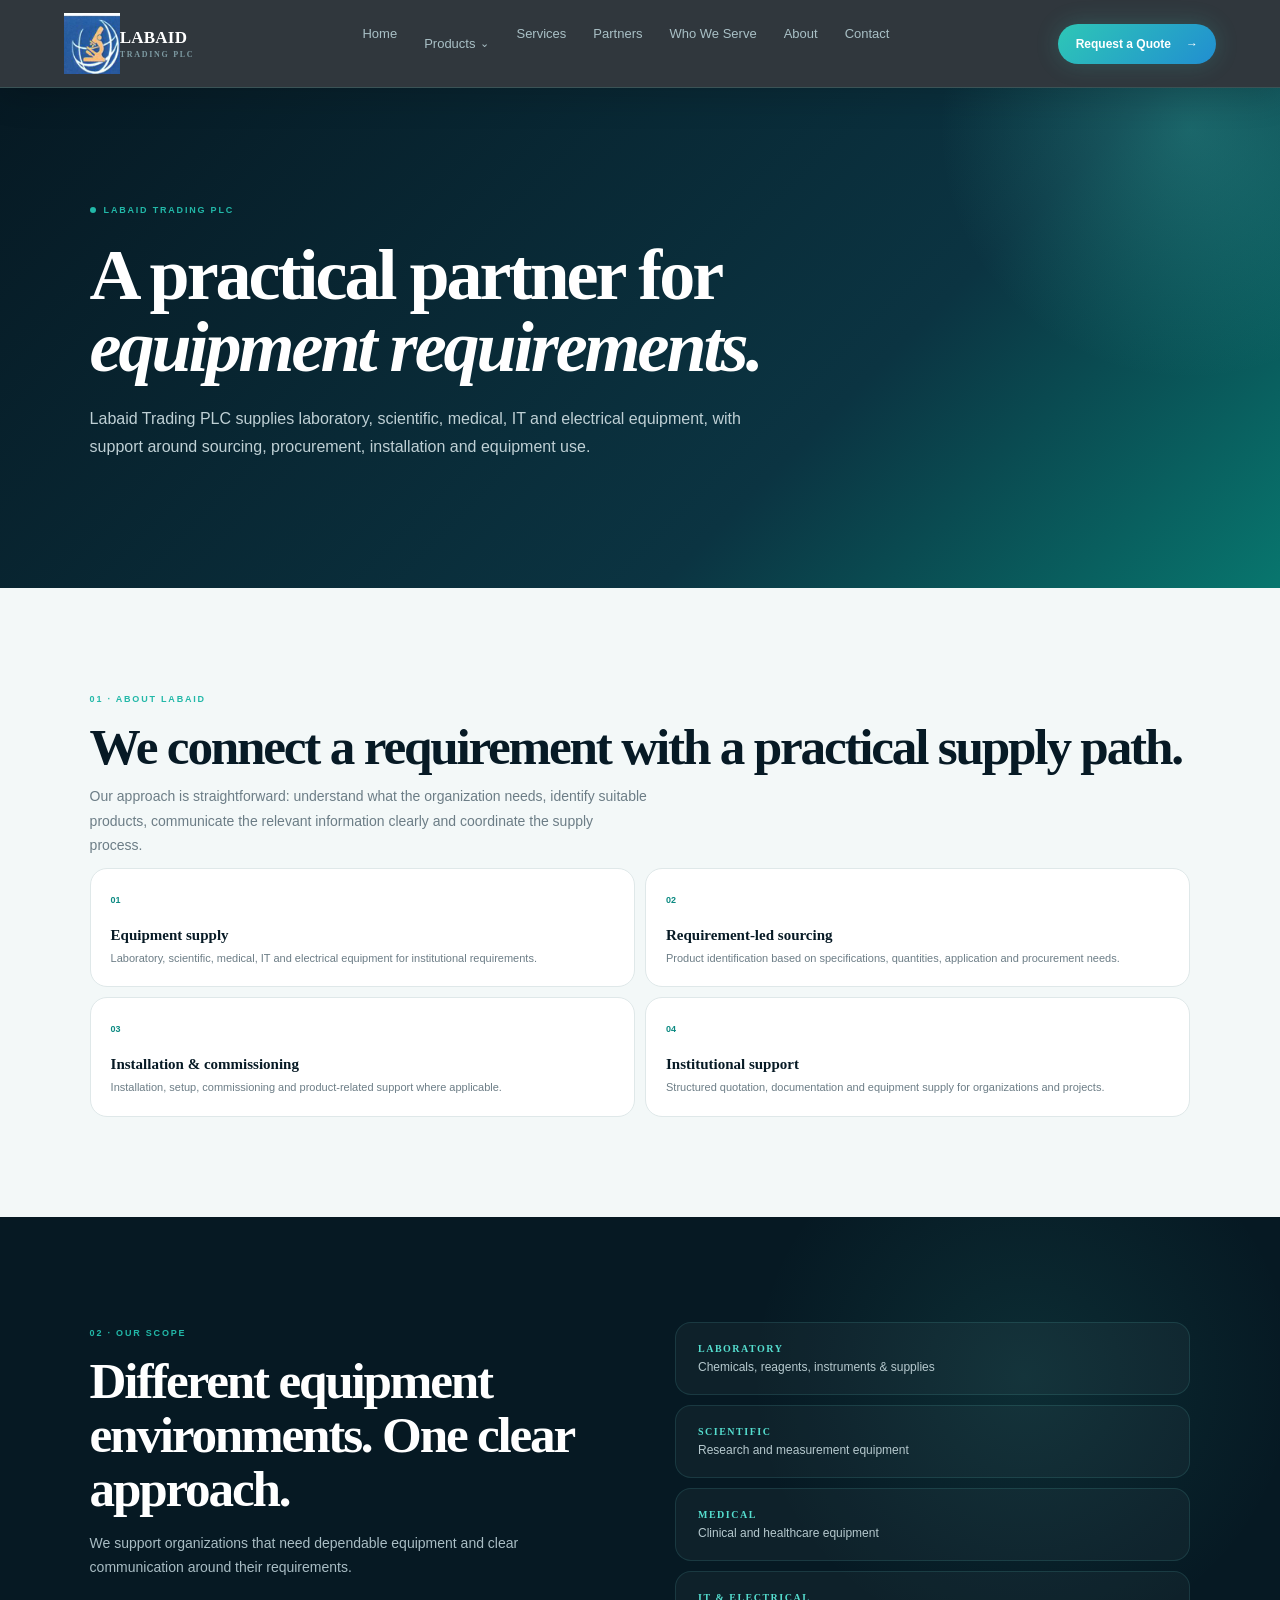
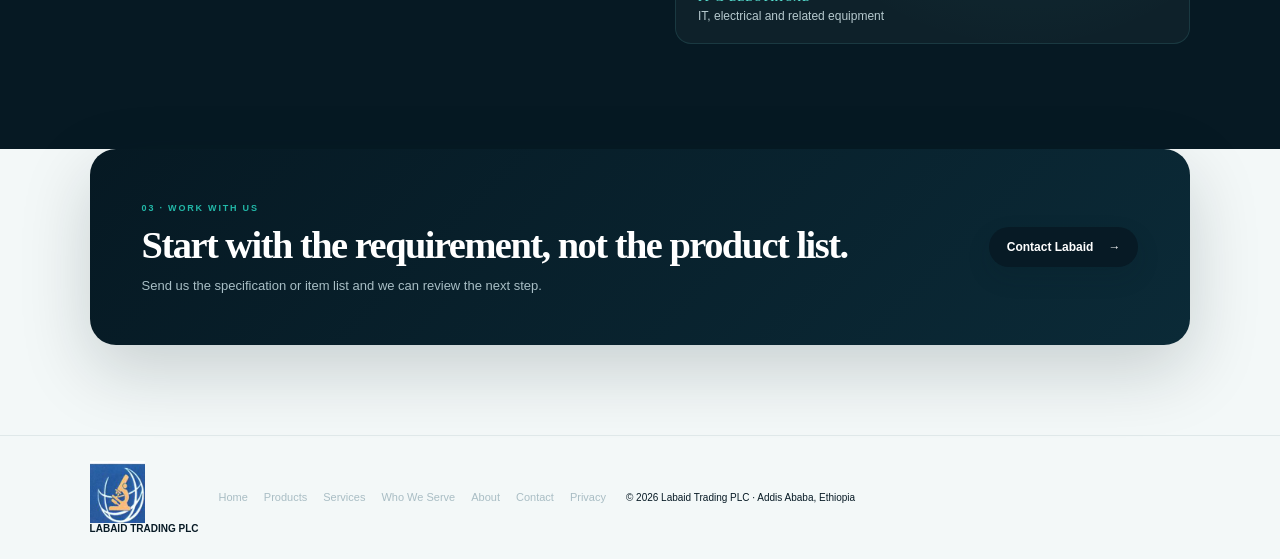
==== commit 2e663164: "Clarify equipment supply and installation services" ====
--- a/about.html
+++ b/about.html
@@ -1,4 +1,4 @@
-<!doctype html><html lang="en"><head><meta charset="utf-8"><meta name="viewport" content="width=device-width,initial-scale=1"><meta name="description" content="Learn about Labaid Trading PLC and its equipment supply and technical support capabilities in Ethiopia."><meta name="theme-color" content="#061923"><title>Labaid Trading PLC | About</title><link rel="stylesheet" href="styles.css"></head><body><div class="site-progress" aria-hidden="true"><span></span></div><header class="nav"><a class="brand" href="index.html"><img class="brand-logo" src="labaid-logo.svg" alt="Labaid Trading PLC logo"><span>LABAID <small>TRADING PLC</small></span></a><nav>
+<!doctype html><html lang="en"><head><meta charset="utf-8"><meta name="viewport" content="width=device-width,initial-scale=1"><meta name="description" content="Learn about Labaid Trading PLC and its equipment supply, installation and commissioning capabilities in Ethiopia."><meta name="theme-color" content="#061923"><title>Labaid Trading PLC | About</title><link rel="stylesheet" href="styles.css"></head><body><div class="site-progress" aria-hidden="true"><span></span></div><header class="nav"><a class="brand" href="index.html"><img class="brand-logo" src="labaid-logo.svg" alt="Labaid Trading PLC logo"><span>LABAID <small>TRADING PLC</small></span></a><nav>
 <a  href="index.html">Home</a>
 <div class="nav-products-wrap">
   <button class="nav-mega-trigger" type="button" aria-expanded="false">Products <span>⌄</span></button>
@@ -14,4 +14,4 @@
   </div>
 </div>
 <a href="services.html">Services</a><a href="partners.html">Partners</a><a href="who-we-serve.html">Who We Serve</a><a href="about.html">About</a><a href="contact.html">Contact</a>
-</nav><button class="nav-menu" aria-label="Open menu" aria-expanded="false">☰</button><a class="nav-cta" href="contact.html">Request a Quote <span>→</span></a></header><main><section class="page-hero"><div class="hero-copy"><div class="eyebrow"><span></span> LABAID TRADING PLC</div><h1>A practical partner for <em>technical requirements.</em></h1><p>Labaid Trading PLC supplies laboratory, scientific, medical, IT, electrical and other technical equipment, with support around sourcing, procurement and equipment use.</p></div></section><section class="page-section"><div class="sector-intro"><span class="eyebrow small">01 · About Labaid</span><h2>We connect a requirement with a practical supply path.</h2><p>Our approach is straightforward: understand what the organization needs, identify suitable products, communicate the relevant information clearly and coordinate the supply process.</p></div><div class="sector-grid"><div><span>01</span><strong>Equipment supply</strong><p>Laboratory, scientific, medical, IT, electrical and technical equipment for institutional requirements.</p></div><div><span>02</span><strong>Requirement-led sourcing</strong><p>Product identification based on specifications, quantities, application and procurement needs.</p></div><div><span>03</span><strong>Technical coordination</strong><p>Installation, setup, commissioning and product-related support where applicable.</p></div><div><span>04</span><strong>Institutional support</strong><p>Structured quotation, documentation and equipment supply for organizations and projects.</p></div></div></section><section class="dark-info-section"><div><span class="eyebrow small">02 · Our scope</span><h2>Different technical environments. One clear approach.</h2><p>We support organizations that need dependable equipment and clear communication around their requirements.</p></div><div class="focus-list"><div><b>LABORATORY</b><span>Chemicals, reagents, instruments & supplies</span></div><div><b>SCIENTIFIC</b><span>Research and measurement equipment</span></div><div><b>MEDICAL</b><span>Clinical and healthcare equipment</span></div><div><b>TECHNICAL</b><span>IT, electrical and technical equipment</span></div></div></section><section class="cta-strip"><div><span class="eyebrow small">03 · Work with us</span><h2>Start with the requirement, not the product list.</h2><p>Send us the specification or item list and we can review the next step.</p></div><a class="primary" href="contact.html">Contact Labaid <span>→</span></a></section></main><footer><div class="footer-bottom"><div><img class="brand-logo" src="labaid-logo.svg" alt="Labaid Trading PLC logo"><b>LABAID TRADING PLC</b></div><div class="footer-links"><a href="index.html">Home</a><a href="products.html">Products</a><a href="services.html">Services</a><a href="who-we-serve.html">Who We Serve</a><a href="about.html">About</a><a href="contact.html">Contact</a><a href="privacy.html">Privacy</a></div><span>© 2026 Labaid Trading PLC · Addis Ababa, Ethiopia</span></div></footer><script src="app.js"></script></body></html>+</nav><button class="nav-menu" aria-label="Open menu" aria-expanded="false">☰</button><a class="nav-cta" href="contact.html">Request a Quote <span>→</span></a></header><main><section class="page-hero"><div class="hero-copy"><div class="eyebrow"><span></span> LABAID TRADING PLC</div><h1>A practical partner for <em>equipment requirements.</em></h1><p>Labaid Trading PLC supplies laboratory, scientific, medical, IT and electrical equipment, with support around sourcing, procurement, installation and equipment use.</p></div></section><section class="page-section"><div class="sector-intro"><span class="eyebrow small">01 · About Labaid</span><h2>We connect a requirement with a practical supply path.</h2><p>Our approach is straightforward: understand what the organization needs, identify suitable products, communicate the relevant information clearly and coordinate the supply process.</p></div><div class="sector-grid"><div><span>01</span><strong>Equipment supply</strong><p>Laboratory, scientific, medical, IT and electrical equipment for institutional requirements.</p></div><div><span>02</span><strong>Requirement-led sourcing</strong><p>Product identification based on specifications, quantities, application and procurement needs.</p></div><div><span>03</span><strong>Installation &amp; commissioning</strong><p>Installation, setup, commissioning and product-related support where applicable.</p></div><div><span>04</span><strong>Institutional support</strong><p>Structured quotation, documentation and equipment supply for organizations and projects.</p></div></div></section><section class="dark-info-section"><div><span class="eyebrow small">02 · Our scope</span><h2>Different equipment environments. One clear approach.</h2><p>We support organizations that need dependable equipment and clear communication around their requirements.</p></div><div class="focus-list"><div><b>LABORATORY</b><span>Chemicals, reagents, instruments & supplies</span></div><div><b>SCIENTIFIC</b><span>Research and measurement equipment</span></div><div><b>MEDICAL</b><span>Clinical and healthcare equipment</span></div><div><b>IT &amp; ELECTRICAL</b><span>IT, electrical and related equipment</span></div></div></section><section class="cta-strip"><div><span class="eyebrow small">03 · Work with us</span><h2>Start with the requirement, not the product list.</h2><p>Send us the specification or item list and we can review the next step.</p></div><a class="primary" href="contact.html">Contact Labaid <span>→</span></a></section></main><footer><div class="footer-bottom"><div><img class="brand-logo" src="labaid-logo.svg" alt="Labaid Trading PLC logo"><b>LABAID TRADING PLC</b></div><div class="footer-links"><a href="index.html">Home</a><a href="products.html">Products</a><a href="services.html">Services</a><a href="who-we-serve.html">Who We Serve</a><a href="about.html">About</a><a href="contact.html">Contact</a><a href="privacy.html">Privacy</a></div><span>© 2026 Labaid Trading PLC · Addis Ababa, Ethiopia</span></div></footer><script src="app.js"></script></body></html>
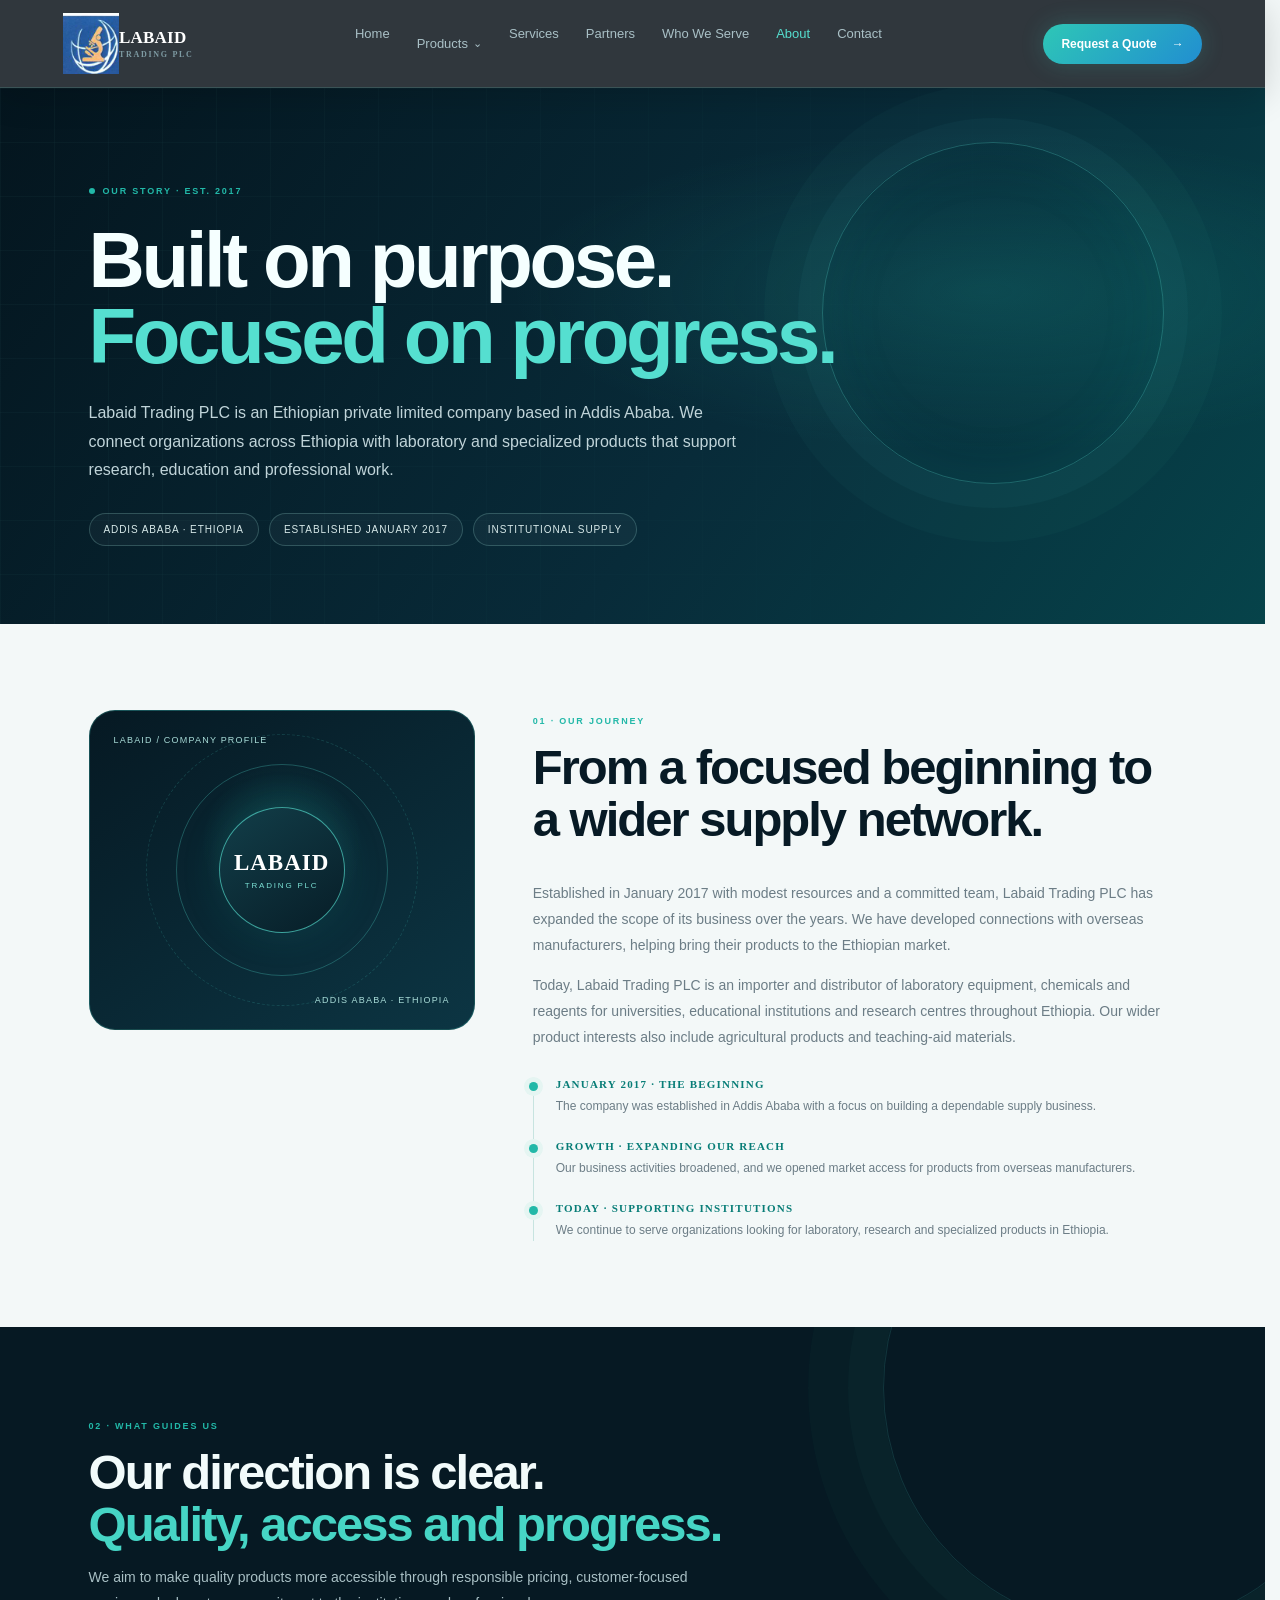
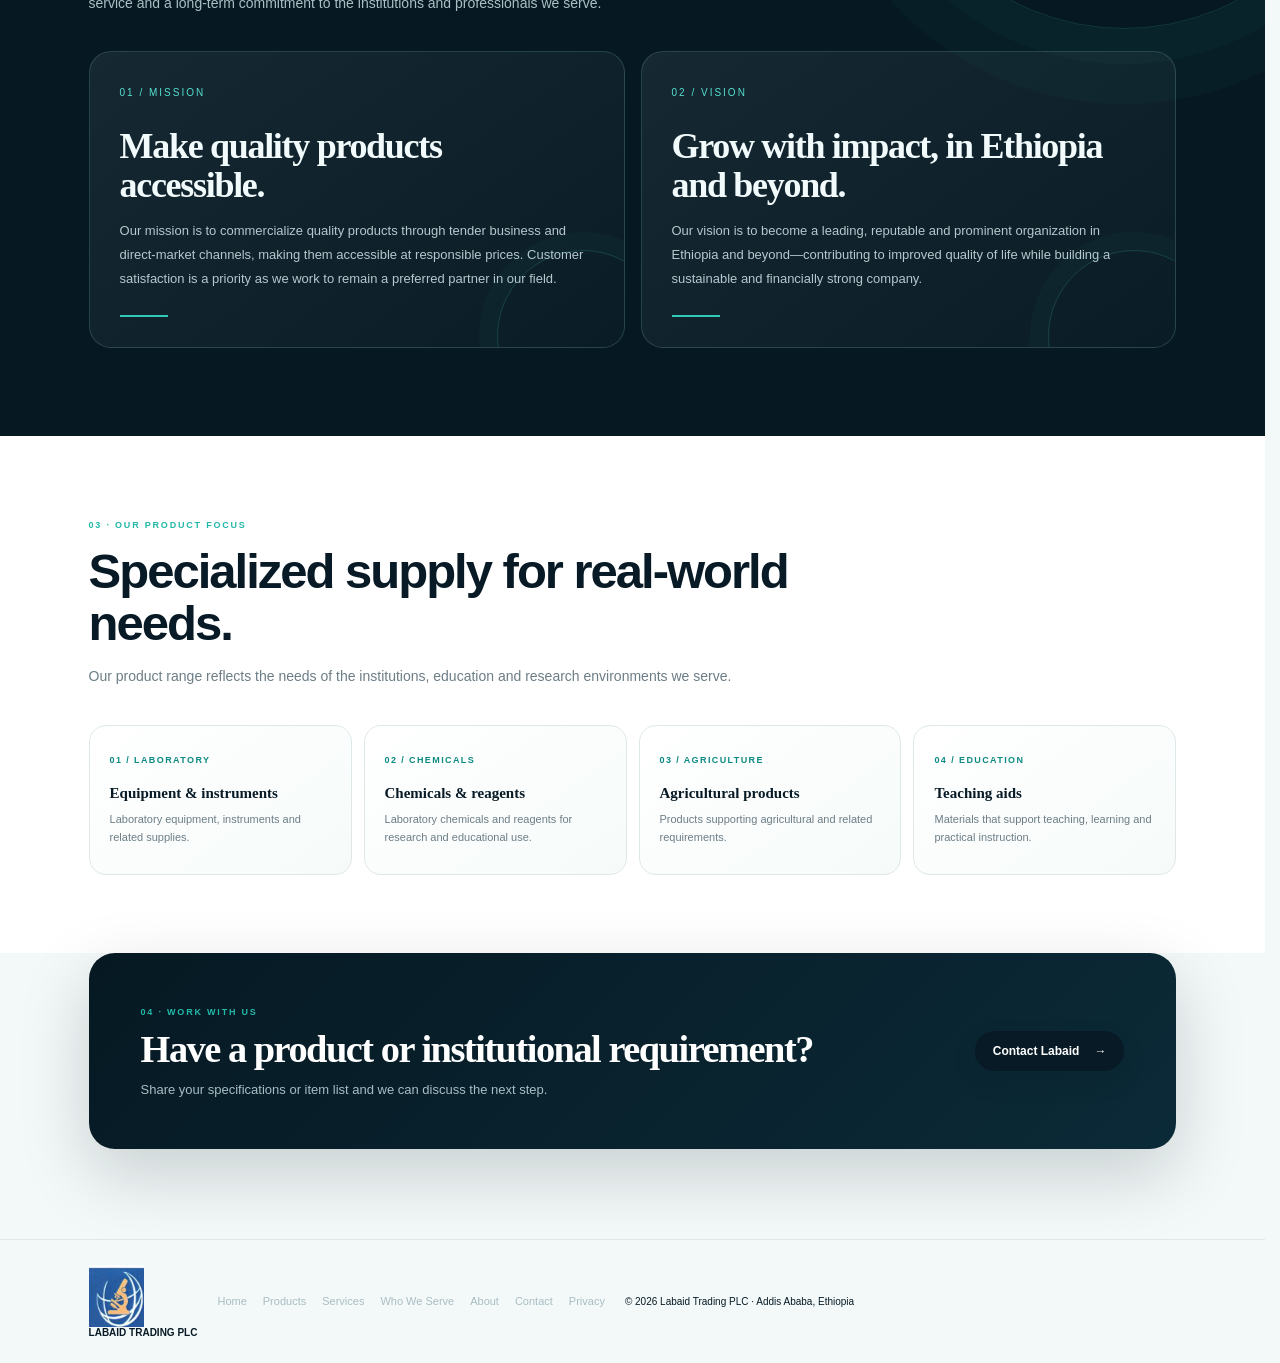
==== commit bad69ef6: "Redesign About page with company history, mission and vision" ====
--- a/about.html
+++ b/about.html
@@ -1,17 +1,131 @@
-<!doctype html><html lang="en"><head><meta charset="utf-8"><meta name="viewport" content="width=device-width,initial-scale=1"><meta name="description" content="Learn about Labaid Trading PLC and its equipment supply, installation and commissioning capabilities in Ethiopia."><meta name="theme-color" content="#061923"><title>Labaid Trading PLC | About</title><link rel="stylesheet" href="styles.css"></head><body><div class="site-progress" aria-hidden="true"><span></span></div><header class="nav"><a class="brand" href="index.html"><img class="brand-logo" src="labaid-logo.svg" alt="Labaid Trading PLC logo"><span>LABAID <small>TRADING PLC</small></span></a><nav>
-<a  href="index.html">Home</a>
+<!doctype html>
+<html lang="en">
+<head>
+<meta charset="utf-8">
+<meta name="viewport" content="width=device-width,initial-scale=1">
+<meta name="description" content="Discover Labaid Trading PLC's history, mission and vision. An Ethiopian importer and distributor of laboratory equipment, chemicals, reagents and specialized supplies.">
+<meta name="theme-color" content="#061923">
+<title>About Labaid Trading PLC | Our Story, Mission & Vision</title>
+<link rel="stylesheet" href="styles.css">
+<style>
+/* About-page experience: a restrained sci-fi aesthetic that stays consistent with Labaid's existing identity. */
+.about-orbit-hero{position:relative;isolation:isolate;overflow:hidden;min-height:470px;padding:92px 7% 78px;background:radial-gradient(ellipse at 78% 38%,rgba(34,184,168,.18),transparent 34%),linear-gradient(125deg,#04151e,#082b39 58%,#06434a);color:#f5ffff}
+.about-orbit-hero:before{content:"";position:absolute;inset:0;z-index:-1;opacity:.18;background-image:linear-gradient(rgba(126,232,220,.2) 1px,transparent 1px),linear-gradient(90deg,rgba(126,232,220,.2) 1px,transparent 1px);background-size:54px 54px;mask-image:linear-gradient(110deg,#000,transparent 82%)}
+.about-orbit-hero:after{content:"";position:absolute;z-index:-1;width:340px;height:340px;right:8%;top:54px;border:1px solid rgba(92,226,212,.28);border-radius:50%;box-shadow:0 0 0 24px rgba(92,226,212,.035),0 0 0 58px rgba(92,226,212,.025),inset 0 0 65px rgba(34,184,168,.08)}
+.about-orbit-hero .hero-copy{max-width:780px}
+.about-orbit-hero h1{font:800 clamp(42px,6.5vw,78px)/.98 Manrope,sans-serif;letter-spacing:-3.4px;margin:24px 0}
+.about-orbit-hero h1 em{font-style:normal;color:#55dfd0}
+.about-orbit-hero p{max-width:650px;color:#c0d4d9;font-size:16px;line-height:1.8}
+.about-meta{display:flex;flex-wrap:wrap;gap:10px;margin-top:28px}
+.about-meta span{border:1px solid rgba(170,235,228,.22);background:rgba(255,255,255,.035);border-radius:999px;padding:10px 14px;font-size:10px;letter-spacing:.9px;color:#d7e9e9}
+.about-section{padding:86px 7%}
+.about-section-head{max-width:760px;margin-bottom:35px}
+.about-section-head h2,.about-values-head h2{font:800 clamp(31px,4vw,49px)/1.06 Manrope,sans-serif;letter-spacing:-2px;margin:14px 0}
+.about-section-head p,.about-history-copy p{color:var(--muted);font-size:14px;line-height:1.85}
+.about-history{display:grid;grid-template-columns:.75fr 1.25fr;gap:58px;align-items:start}
+.about-history-visual{min-height:320px;border-radius:26px;position:relative;overflow:hidden;background:radial-gradient(circle at 50% 42%,rgba(50,214,196,.19),transparent 30%),linear-gradient(145deg,#061923,#0c3543);border:1px solid rgba(67,192,180,.28);display:grid;place-items:center}
+.about-history-visual:before,.about-history-visual:after{content:"";position:absolute;border:1px solid rgba(85,223,208,.28);border-radius:50%;width:210px;height:210px}
+.about-history-visual:after{width:270px;height:270px;border-style:dashed;opacity:.6}
+.about-history-core{width:126px;height:126px;border-radius:50%;display:flex;flex-direction:column;align-items:center;justify-content:center;background:linear-gradient(145deg,#123e49,#071d27);border:1px solid rgba(85,223,208,.65);box-shadow:0 0 42px rgba(34,184,168,.13);color:#fff;z-index:1}
+.about-history-core strong{font:800 23px Manrope;letter-spacing:1px}.about-history-core small{font-size:8px;letter-spacing:1.8px;color:#7ce1d5;margin-top:5px}
+.about-history-tag{position:absolute;z-index:2;font-size:9px;letter-spacing:1.2px;color:#a9dcd8}.about-history-tag.tag-top{top:24px;left:24px}.about-history-tag.tag-bottom{right:24px;bottom:24px}
+.about-history-copy h3{font:800 25px/1.2 Manrope;letter-spacing:-.8px;margin:0 0 16px;color:var(--ink)}
+.about-timeline{display:grid;gap:0;margin-top:28px;border-left:1px solid #c7e4e0;padding-left:22px}
+.about-timeline-item{position:relative;padding:0 0 23px}
+.about-timeline-item:last-child{padding-bottom:0}
+.about-timeline-item:before{content:"";position:absolute;width:9px;height:9px;border-radius:50%;left:-27px;top:4px;background:#22b8a8;box-shadow:0 0 0 5px #e5f5f2}
+.about-timeline-item b{display:block;font:800 11px Manrope;letter-spacing:1.2px;color:#087d77;margin-bottom:6px}
+.about-timeline-item p{margin:0;font-size:12px;line-height:1.75;color:var(--muted)}
+.about-values{background:#061923;color:#f2fbfb;padding:88px 7%;position:relative;overflow:hidden}
+.about-values:before{content:"";position:absolute;right:-100px;top:-180px;width:480px;height:480px;border:1px solid rgba(85,223,208,.14);border-radius:50%;box-shadow:0 0 0 35px rgba(85,223,208,.025),0 0 0 75px rgba(85,223,208,.018);pointer-events:none}
+.about-values-head{max-width:740px;position:relative}.about-values-head p{color:#a9c0c5;line-height:1.8;font-size:14px;max-width:620px}
+.about-values-grid{display:grid;grid-template-columns:1fr 1fr;gap:16px;margin-top:35px;position:relative}
+.about-value-card{min-height:250px;padding:30px;border:1px solid rgba(152,218,212,.18);border-radius:22px;background:linear-gradient(145deg,rgba(255,255,255,.065),rgba(255,255,255,.02));position:relative;overflow:hidden}
+.about-value-card:after{content:"";position:absolute;right:-45px;bottom:-75px;width:170px;height:170px;border:1px solid rgba(85,223,208,.18);border-radius:50%;box-shadow:0 0 0 18px rgba(85,223,208,.025)}
+.about-value-number{font-size:10px;letter-spacing:2px;color:#55dfd0}
+.about-value-card h3{font:800 clamp(25px,3vw,36px)/1.1 Manrope;letter-spacing:-1.3px;margin:27px 0 13px}
+.about-value-card p{max-width:520px;color:#b4c8cd;font-size:13px;line-height:1.85;margin:0;position:relative;z-index:1}
+.about-value-card .value-line{height:2px;width:48px;background:#31c8b7;margin-top:24px}
+.about-range{padding:78px 7%;background:#fff}
+.about-range-grid{display:grid;grid-template-columns:repeat(4,1fr);gap:12px;margin-top:28px}
+.about-range-item{border:1px solid var(--line);border-radius:17px;padding:23px 20px;min-height:150px;background:linear-gradient(145deg,#fff,#f6fbfa)}
+.about-range-item span{font-size:9px;color:var(--accent);letter-spacing:1.4px;font-weight:800}
+.about-range-item h3{font:800 15px Manrope;margin:18px 0 8px}
+.about-range-item p{font-size:11px;line-height:1.65;color:var(--muted);margin:0}
+@media(max-width:800px){.about-orbit-hero{padding:74px 6% 62px}.about-orbit-hero:after{right:-180px;opacity:.55}.about-section,.about-values,.about-range{padding:65px 6%}.about-history{grid-template-columns:1fr;gap:30px}.about-history-visual{min-height:260px}.about-values-grid{grid-template-columns:1fr}.about-range-grid{grid-template-columns:repeat(2,1fr)}}
+@media(max-width:480px){.about-orbit-hero h1{letter-spacing:-2.3px}.about-meta{gap:7px}.about-meta span{font-size:9px}.about-range-grid{grid-template-columns:1fr}.about-value-card{padding:25px;min-height:220px}}
+</style>
+</head>
+<body>
+<div class="site-progress" aria-hidden="true"><span></span></div>
+<header class="nav">
+<a class="brand" href="index.html"><img class="brand-logo" src="labaid-logo.svg" alt="Labaid Trading PLC logo"><span>LABAID <small>TRADING PLC</small></span></a>
+<nav>
+<a href="index.html">Home</a>
 <div class="nav-products-wrap">
-  <button class="nav-mega-trigger" type="button" aria-expanded="false">Products <span>⌄</span></button>
-  <div class="mega-menu" aria-label="Product categories">
-    <div class="mega-intro"><span class="eyebrow small">Labaid catalogue</span><strong>Explore the supply universe.</strong><p>Browse selected equipment and chemicals, then move directly to the live catalogue.</p><a href="products.html">Open full catalogue <span>→</span></a></div>
-    <div class="mega-links">
-      <a href="products.html?category=Laboratory%20Devices%20%26%20Instruments"><span class="mega-icon">⌬</span><strong>Laboratory</strong><small>Equipment & instruments</small></a>
-      <a href="products.html?category=Laboratory%20Chemicals%20%26%20Reagents"><span class="mega-icon">◌</span><strong>Chemicals</strong><small>Reagents & laboratory chemicals</small></a>
-      <a href="products.html"><span class="mega-icon">◈</span><strong>Scientific</strong><small>Research & measurement</small></a>
-      <a href="products.html"><span class="mega-icon">✚</span><strong>Medical</strong><small>Clinical & healthcare equipment</small></a>
-    </div>
-    <div class="mega-live"><span>LIVE</span><strong id="megaLiveCount">363</strong><small>published catalogue items</small></div>
-  </div>
+<button class="nav-mega-trigger" type="button" aria-expanded="false">Products <span>⌄</span></button>
+<div class="mega-menu" aria-label="Product categories">
+<div class="mega-intro"><span class="eyebrow small">Labaid catalogue</span><strong>Explore the supply universe.</strong><p>Browse selected equipment and chemicals, then move directly to the live catalogue.</p><a href="products.html">Open full catalogue <span>→</span></a></div>
+<div class="mega-links">
+<a href="products.html?category=Laboratory%20Devices%20%26%20Instruments"><span class="mega-icon">⌬</span><strong>Laboratory</strong><small>Equipment &amp; instruments</small></a>
+<a href="products.html?category=Laboratory%20Chemicals%20%26%20Reagents"><span class="mega-icon">◌</span><strong>Chemicals</strong><small>Reagents &amp; laboratory chemicals</small></a>
+<a href="products.html"><span class="mega-icon">◈</span><strong>Scientific</strong><small>Research &amp; measurement</small></a>
+<a href="products.html"><span class="mega-icon">✚</span><strong>Medical</strong><small>Clinical &amp; healthcare equipment</small></a>
 </div>
-<a href="services.html">Services</a><a href="partners.html">Partners</a><a href="who-we-serve.html">Who We Serve</a><a href="about.html">About</a><a href="contact.html">Contact</a>
-</nav><button class="nav-menu" aria-label="Open menu" aria-expanded="false">☰</button><a class="nav-cta" href="contact.html">Request a Quote <span>→</span></a></header><main><section class="page-hero"><div class="hero-copy"><div class="eyebrow"><span></span> LABAID TRADING PLC</div><h1>A practical partner for <em>equipment requirements.</em></h1><p>Labaid Trading PLC supplies laboratory, scientific, medical, IT and electrical equipment, with support around sourcing, procurement, installation and equipment use.</p></div></section><section class="page-section"><div class="sector-intro"><span class="eyebrow small">01 · About Labaid</span><h2>We connect a requirement with a practical supply path.</h2><p>Our approach is straightforward: understand what the organization needs, identify suitable products, communicate the relevant information clearly and coordinate the supply process.</p></div><div class="sector-grid"><div><span>01</span><strong>Equipment supply</strong><p>Laboratory, scientific, medical, IT and electrical equipment for institutional requirements.</p></div><div><span>02</span><strong>Requirement-led sourcing</strong><p>Product identification based on specifications, quantities, application and procurement needs.</p></div><div><span>03</span><strong>Installation &amp; commissioning</strong><p>Installation, setup, commissioning and product-related support where applicable.</p></div><div><span>04</span><strong>Institutional support</strong><p>Structured quotation, documentation and equipment supply for organizations and projects.</p></div></div></section><section class="dark-info-section"><div><span class="eyebrow small">02 · Our scope</span><h2>Different equipment environments. One clear approach.</h2><p>We support organizations that need dependable equipment and clear communication around their requirements.</p></div><div class="focus-list"><div><b>LABORATORY</b><span>Chemicals, reagents, instruments & supplies</span></div><div><b>SCIENTIFIC</b><span>Research and measurement equipment</span></div><div><b>MEDICAL</b><span>Clinical and healthcare equipment</span></div><div><b>IT &amp; ELECTRICAL</b><span>IT, electrical and related equipment</span></div></div></section><section class="cta-strip"><div><span class="eyebrow small">03 · Work with us</span><h2>Start with the requirement, not the product list.</h2><p>Send us the specification or item list and we can review the next step.</p></div><a class="primary" href="contact.html">Contact Labaid <span>→</span></a></section></main><footer><div class="footer-bottom"><div><img class="brand-logo" src="labaid-logo.svg" alt="Labaid Trading PLC logo"><b>LABAID TRADING PLC</b></div><div class="footer-links"><a href="index.html">Home</a><a href="products.html">Products</a><a href="services.html">Services</a><a href="who-we-serve.html">Who We Serve</a><a href="about.html">About</a><a href="contact.html">Contact</a><a href="privacy.html">Privacy</a></div><span>© 2026 Labaid Trading PLC · Addis Ababa, Ethiopia</span></div></footer><script src="app.js"></script></body></html>+<div class="mega-live"><span>LIVE</span><strong id="megaLiveCount">363</strong><small>published catalogue items</small></div>
+</div>
+</div>
+<a href="services.html">Services</a><a href="partners.html">Partners</a><a href="who-we-serve.html">Who We Serve</a><a class="active" href="about.html">About</a><a href="contact.html">Contact</a>
+</nav>
+<button class="nav-menu" aria-label="Open menu" aria-expanded="false">☰</button><a class="nav-cta" href="contact.html">Request a Quote <span>→</span></a>
+</header>
+<main>
+<section class="about-orbit-hero">
+<div class="hero-copy">
+<div class="eyebrow"><span></span> OUR STORY · EST. 2017</div>
+<h1>Built on purpose.<br><em>Focused on progress.</em></h1>
+<p>Labaid Trading PLC is an Ethiopian private limited company based in Addis Ababa. We connect organizations across Ethiopia with laboratory and specialized products that support research, education and professional work.</p>
+<div class="about-meta"><span>ADDIS ABABA · ETHIOPIA</span><span>ESTABLISHED JANUARY 2017</span><span>INSTITUTIONAL SUPPLY</span></div>
+</div>
+</section>
+<section class="about-section">
+<div class="about-history">
+<div class="about-history-visual" aria-label="Labaid Trading PLC company identity graphic">
+<span class="about-history-tag tag-top">LABAID / COMPANY PROFILE</span>
+<div class="about-history-core"><strong>LABAID</strong><small>TRADING PLC</small></div>
+<span class="about-history-tag tag-bottom">ADDIS ABABA · ETHIOPIA</span>
+</div>
+<div class="about-history-copy">
+<div class="about-section-head"><span class="eyebrow small">01 · OUR JOURNEY</span><h2>From a focused beginning to a wider supply network.</h2></div>
+<p>Established in January 2017 with modest resources and a committed team, Labaid Trading PLC has expanded the scope of its business over the years. We have developed connections with overseas manufacturers, helping bring their products to the Ethiopian market.</p>
+<p>Today, Labaid Trading PLC is an importer and distributor of laboratory equipment, chemicals and reagents for universities, educational institutions and research centres throughout Ethiopia. Our wider product interests also include agricultural products and teaching-aid materials.</p>
+<div class="about-timeline">
+<div class="about-timeline-item"><b>JANUARY 2017 · THE BEGINNING</b><p>The company was established in Addis Ababa with a focus on building a dependable supply business.</p></div>
+<div class="about-timeline-item"><b>GROWTH · EXPANDING OUR REACH</b><p>Our business activities broadened, and we opened market access for products from overseas manufacturers.</p></div>
+<div class="about-timeline-item"><b>TODAY · SUPPORTING INSTITUTIONS</b><p>We continue to serve organizations looking for laboratory, research and specialized products in Ethiopia.</p></div>
+</div>
+</div>
+</div>
+</section>
+<section class="about-values">
+<div class="about-values-head"><span class="eyebrow small">02 · WHAT GUIDES US</span><h2>Our direction is clear.<br><em>Quality, access and progress.</em></h2><p>We aim to make quality products more accessible through responsible pricing, customer-focused service and a long-term commitment to the institutions and professionals we serve.</p></div>
+<div class="about-values-grid">
+<article class="about-value-card"><span class="about-value-number">01 / MISSION</span><h3>Make quality products accessible.</h3><p>Our mission is to commercialize quality products through tender business and direct-market channels, making them accessible at responsible prices. Customer satisfaction is a priority as we work to remain a preferred partner in our field.</p><div class="value-line"></div></article>
+<article class="about-value-card"><span class="about-value-number">02 / VISION</span><h3>Grow with impact, in Ethiopia and beyond.</h3><p>Our vision is to become a leading, reputable and prominent organization in Ethiopia and beyond—contributing to improved quality of life while building a sustainable and financially strong company.</p><div class="value-line"></div></article>
+</div>
+</section>
+<section class="about-range">
+<div class="about-section-head"><span class="eyebrow small">03 · OUR PRODUCT FOCUS</span><h2>Specialized supply for real-world needs.</h2><p>Our product range reflects the needs of the institutions, education and research environments we serve.</p></div>
+<div class="about-range-grid">
+<div class="about-range-item"><span>01 / LABORATORY</span><h3>Equipment &amp; instruments</h3><p>Laboratory equipment, instruments and related supplies.</p></div>
+<div class="about-range-item"><span>02 / CHEMICALS</span><h3>Chemicals &amp; reagents</h3><p>Laboratory chemicals and reagents for research and educational use.</p></div>
+<div class="about-range-item"><span>03 / AGRICULTURE</span><h3>Agricultural products</h3><p>Products supporting agricultural and related requirements.</p></div>
+<div class="about-range-item"><span>04 / EDUCATION</span><h3>Teaching aids</h3><p>Materials that support teaching, learning and practical instruction.</p></div>
+</div>
+</section>
+<section class="cta-strip"><div><span class="eyebrow small">04 · WORK WITH US</span><h2>Have a product or institutional requirement?</h2><p>Share your specifications or item list and we can discuss the next step.</p></div><a class="primary" href="contact.html">Contact Labaid <span>→</span></a></section>
+</main>
+<footer><div class="footer-bottom"><div><img class="brand-logo" src="labaid-logo.svg" alt="Labaid Trading PLC logo"><b>LABAID TRADING PLC</b></div><div class="footer-links"><a href="index.html">Home</a><a href="products.html">Products</a><a href="services.html">Services</a><a href="who-we-serve.html">Who We Serve</a><a href="about.html">About</a><a href="contact.html">Contact</a><a href="privacy.html">Privacy</a></div><span>© 2026 Labaid Trading PLC · Addis Ababa, Ethiopia</span></div></footer>
+<script src="app.js"></script>
+</body>
+</html>
--- a/styles.css
+++ b/styles.css
@@ -364,3 +364,185 @@
 /* Requirement picker */
 .quote-intro-note{margin:0 0 15px;padding:15px 16px;border:1px solid #d7e7e6;border-radius:14px;background:linear-gradient(135deg,#f1faf8,#fff)}.quote-intro-note span{display:block;font:900 8px Manrope;letter-spacing:1.5px;color:#0b8179}.quote-intro-note strong{display:block;margin-top:5px;font:800 12px Manrope;color:#173640}.requirement-types{display:flex;flex-wrap:wrap;gap:7px}.requirement-types button{border:1px solid #d3e1e1;background:#fff;color:#557078;padding:9px 11px;border-radius:999px;font:800 9px Manrope;cursor:pointer;transition:.2s}.requirement-types button:hover,.requirement-types button.active{background:#071a25;border-color:#071a25;color:#fff;transform:translateY(-1px)}.form-type-row{gap:9px}
 .footer-big{border-bottom:1px solid var(--line)}
+
+/* Subtle cinematic heading motion */
+.motion-heading{opacity:0;transform:translate3d(0,28px,0);filter:blur(3px);transition:opacity .8s ease,transform .85s cubic-bezier(.2,.8,.2,1),filter .8s ease}
+.is-visible .motion-heading{opacity:1;transform:translate3d(0,0,0);filter:blur(0)}
+.motion-heading em{display:inline-block;transform:translate3d(22px,0,0);opacity:0;transition:opacity .7s ease .22s,transform .8s cubic-bezier(.2,.8,.2,1) .22s}
+.is-visible .motion-heading em{opacity:1;transform:none}
+.world-head p,.world-head .text-link{opacity:0;transform:translateY(14px);transition:opacity .7s ease .16s,transform .7s cubic-bezier(.2,.8,.2,1) .16s}
+.is-visible .world-head p,.is-visible .world-head .text-link{opacity:1;transform:none}
+@media(prefers-reduced-motion:reduce){
+  .motion-heading,.motion-heading em,.world-head p,.world-head .text-link{opacity:1;transform:none;filter:none;transition:none}
+}
+
+/* === Editorial interface layer === */
+.presentation-head,.world-head,.lab-film-head,.section-head-editorial{position:relative}
+.presentation-intro,.section-copy-block{position:relative;padding-left:24px}
+.presentation-intro:before,.section-copy-block:before{content:"";position:absolute;left:0;top:4px;bottom:6px;width:1px;background:linear-gradient(180deg,rgba(66,221,202,.85),rgba(78,169,255,.12));box-shadow:0 0 16px rgba(66,221,202,.18)}
+.presentation-intro:after,.section-copy-block:after{content:"";position:absolute;left:0;top:4px;width:5px;height:34px;background:linear-gradient(180deg,#55decf,transparent);animation:copyScan 3.2s ease-in-out infinite}
+.presentation-intro h2,.section-copy-block h2{max-width:760px}
+.presentation-intro p,.section-copy-block p{position:relative;max-width:560px}
+.copy-rule{display:block;width:90px;height:1px;margin-top:18px;background:linear-gradient(90deg,#55decf,transparent);transform-origin:left;animation:rulePulse 3s ease-in-out infinite}
+.copy-index{display:block;margin-top:17px;color:#77939b;font:800 8px Manrope;letter-spacing:1.8px}
+.editorial-link{display:inline-flex;align-items:center;gap:9px}
+.editorial-link span{transition:transform .25s ease}
+.editorial-link:hover span{transform:translateX(5px)}
+.category-image-slideshow{position:absolute;inset:0;overflow:hidden}
+.category-image-slideshow .category-slide{position:absolute!important;inset:0;width:100%;height:100%;object-fit:cover!important;padding:0!important;margin:0!important;mix-blend-mode:normal!important;opacity:0;transform:scale(1.055);transition:opacity 1s ease,transform 5.2s cubic-bezier(.2,.8,.2,1);display:block}
+.category-image-slideshow .category-slide.active{opacity:1;transform:scale(1)}
+.category-image-slideshow:after{content:"";position:absolute;inset:0;background:linear-gradient(180deg,rgba(0,0,0,.02),rgba(2,15,20,.18));pointer-events:none}
+.world-slideshow{position:absolute;inset:0;overflow:hidden}
+.world-slideshow .world-slide{position:absolute!important;inset:0;width:100%;height:100%;object-fit:cover!important;opacity:0;transform:scale(1.06);transition:opacity 1.15s ease,transform 5.8s cubic-bezier(.2,.8,.2,1);display:block}
+.world-slideshow .world-slide.active{opacity:1;transform:scale(1)}
+.world-slideshow:after{content:"";position:absolute;inset:0;background:linear-gradient(180deg,rgba(2,13,18,.02),rgba(2,13,18,.22));pointer-events:none}
+.world-card>div:last-child{position:absolute;z-index:3}
+.world-card:has(.world-slideshow)>div:last-child{position:absolute}
+.lab-film-after-label{position:relative}
+.lab-film-after-label b{margin-left:auto;color:#58757e;font:800 7px Manrope;letter-spacing:1.4px}
+.lab-film-after-copy{position:relative}
+.lab-film-after-copy:before{content:"";position:absolute;left:-16px;top:4px;height:26px;width:2px;background:#55decf;box-shadow:0 0 14px rgba(85,222,207,.5)}
+@keyframes copyScan{0%,100%{transform:translateY(0);opacity:.9}50%{transform:translateY(65px);opacity:.35}}
+@keyframes rulePulse{0%,100%{transform:scaleX(.55);opacity:.45}50%{transform:scaleX(1);opacity:1}}
+@media(max-width:900px){
+  .presentation-intro,.section-copy-block{padding-left:19px}
+  .world-head,.lab-film-head,.section-head-editorial{align-items:flex-start}
+}
+@media(max-width:560px){
+  .presentation-intro,.section-copy-block{padding-left:16px}
+  .copy-index{font-size:7px}
+  .presentation-intro:after,.section-copy-block:after{height:27px}
+}
+@media(prefers-reduced-motion:reduce){
+  .presentation-intro:after,.section-copy-block:after,.copy-rule{animation:none}
+  .category-image-slideshow .category-slide,.world-slideshow .world-slide{transition:none;transform:none}
+}
+
+
+/* Performance and small-screen improvements */
+@media(max-width:700px){
+  .entrance-experience{display:none!important}
+  .nav{height:68px;padding:0 4%;gap:10px}
+  .nav nav{display:none}
+  .nav-menu{display:inline-flex;align-items:center;justify-content:center;min-width:42px;min-height:42px;border:1px solid var(--line);border-radius:12px;background:#fff;color:var(--ink);cursor:pointer}
+  .nav-cta{padding:11px 12px;font-size:11px;gap:6px;white-space:nowrap}
+  .brand{font-size:14px;gap:7px}
+  .brand-logo{max-width:32px;max-height:32px}
+  .mobile-nav-open .nav nav{display:flex;position:fixed;left:10px;right:10px;top:68px;max-height:calc(100dvh - 82px);overflow-y:auto;flex-direction:column;gap:2px;padding:12px;background:#071a25;border:1px solid rgba(104,226,215,.18);border-radius:14px;box-shadow:0 18px 45px rgba(0,0,0,.22)}
+  .mobile-nav-open .nav nav a,.mobile-nav-open .nav .nav-mega-trigger{color:#fff;padding:13px;text-align:left}
+  .mega-menu{position:static;width:100%;max-width:100%;grid-template-columns:1fr;max-height:65vh;overflow:auto}
+  .header-cinema{min-height:620px}
+  .header-cinema-content{width:100%;padding:90px 6% 42px}
+  .header-cinema-lead{font-size:16px;line-height:1.65}
+  .header-cinema-info{grid-template-columns:1fr;gap:12px}
+  .hero-actions,.cta-strip{align-items:stretch;flex-direction:column}
+  .product-grid{grid-template-columns:repeat(2,minmax(0,1fr));gap:12px}
+  .product-card{min-width:0}
+  .product-visual{height:145px}
+  .product-body{padding:14px}
+  .product-body h3{font-size:15px;overflow-wrap:anywhere}
+  .product-body p{font-size:12px}
+  .catalogue-tools{gap:12px}
+  .product-category-nav{display:flex;overflow-x:auto;max-width:100%;gap:8px}
+  .mini-category{flex:0 0 auto}
+  img{max-width:100%}
+}
+@media(max-width:380px){
+  .nav-cta{font-size:10px;padding:10px}
+  .brand{font-size:12px}
+  .product-grid{grid-template-columns:1fr}
+  .product-visual{height:190px}
+}
+@media(prefers-reduced-motion:reduce){
+  .entrance-experience,.site-progress,.cursor-spot{display:none!important}
+  *,*::before,*::after{scroll-behavior:auto!important;animation-duration:.01ms!important;animation-iteration-count:1!important;transition-duration:.01ms!important}
+}
+
+
+/* === Horizontal swipe rails: desktop trackpads, mouse and mobile touch === */
+:root{scrollbar-gutter:stable}
+.horizontal-rail,.world-grid,.partner-logo-rail,.audience-cards,.pathway-grid,.quote-choice-grid{
+  overscroll-behavior-x:contain;
+  -webkit-overflow-scrolling:touch;
+  scrollbar-width:thin;
+  scrollbar-color:rgba(74,205,194,.55) rgba(125,155,165,.12);
+}
+.world-grid{
+  display:flex!important;
+  gap:18px;
+  overflow-x:auto;
+  overflow-y:hidden;
+  padding:4px 2px 20px;
+  scroll-snap-type:x mandatory;
+  scroll-padding-inline:2px;
+}
+.world-grid>.world-card{
+  flex:0 0 clamp(260px,34vw,440px);
+  min-width:0;
+  scroll-snap-align:start;
+}
+.world-grid>.world-wide{grid-column:auto!important;min-height:350px}
+.partner-logo-rail{
+  display:flex!important;
+  overflow-x:auto;
+  overflow-y:hidden;
+  gap:14px;
+  padding:4px 2px 16px;
+  scroll-snap-type:x mandatory;
+}
+.partner-logo-rail>a{flex:0 0 clamp(180px,23vw,260px);scroll-snap-align:start}
+.audience-cards{
+  display:flex!important;
+  overflow-x:auto;
+  overflow-y:hidden;
+  gap:12px;
+  padding:4px 2px 18px;
+  scroll-snap-type:x mandatory;
+}
+.audience-cards>a{flex:0 0 clamp(230px,27vw,330px);min-width:0;scroll-snap-align:start;border:1px solid #d8e3e3!important}
+.pathway-grid{
+  display:flex!important;
+  overflow-x:auto;
+  overflow-y:hidden;
+  gap:14px;
+  padding:4px 2px 18px;
+  scroll-snap-type:x mandatory;
+}
+.pathway-grid>article{flex:0 0 clamp(235px,27vw,340px);scroll-snap-align:start}
+.quote-choice-grid{
+  display:flex!important;
+  overflow-x:auto;
+  overflow-y:hidden;
+  gap:12px;
+  padding:4px 2px 18px;
+  scroll-snap-type:x mandatory;
+}
+.quote-choice-grid>a{flex:0 0 clamp(220px,25vw,310px);scroll-snap-align:start}
+.product-category-nav{
+  overflow-x:auto;
+  overflow-y:hidden;
+  overscroll-behavior-x:contain;
+  -webkit-overflow-scrolling:touch;
+  scrollbar-width:thin;
+  scroll-snap-type:x proximity;
+}
+.product-category-nav>*{scroll-snap-align:start}
+.world-grid::-webkit-scrollbar,.partner-logo-rail::-webkit-scrollbar,.audience-cards::-webkit-scrollbar,.pathway-grid::-webkit-scrollbar,.quote-choice-grid::-webkit-scrollbar,.product-category-nav::-webkit-scrollbar{height:7px}
+.world-grid::-webkit-scrollbar-track,.partner-logo-rail::-webkit-scrollbar-track,.audience-cards::-webkit-scrollbar-track,.pathway-grid::-webkit-scrollbar-track,.quote-choice-grid::-webkit-scrollbar-track,.product-category-nav::-webkit-scrollbar-track{background:rgba(125,155,165,.12);border-radius:99px}
+.world-grid::-webkit-scrollbar-thumb,.partner-logo-rail::-webkit-scrollbar-thumb,.audience-cards::-webkit-scrollbar-thumb,.pathway-grid::-webkit-scrollbar-thumb,.quote-choice-grid::-webkit-scrollbar-thumb,.product-category-nav::-webkit-scrollbar-thumb{background:rgba(74,205,194,.55);border-radius:99px}
+@media(max-width:700px){
+  .world-grid{gap:12px;margin-right:-6%;padding-right:6%}
+  .world-grid>.world-card{flex-basis:82%;min-height:290px}
+  .partner-logo-rail{margin-right:-6%;padding-right:6%}
+  .partner-logo-rail>a{flex-basis:74%;min-height:105px}
+  .audience-cards{margin-right:-6%;padding-right:6%}
+  .audience-cards>a{flex-basis:82%;min-height:150px}
+  .pathway-grid{margin-right:-6%;padding-right:6%}
+  .pathway-grid>article{flex-basis:82%;min-height:180px}
+  .quote-choice-grid{margin-right:-6%;padding-right:6%}
+  .quote-choice-grid>a{flex-basis:82%;min-height:135px}
+  .product-category-nav{padding-bottom:8px}
+}
+@media(prefers-reduced-motion:reduce){
+  .world-grid,.partner-logo-rail,.audience-cards,.pathway-grid,.quote-choice-grid,.product-category-nav{scroll-behavior:auto}
+}
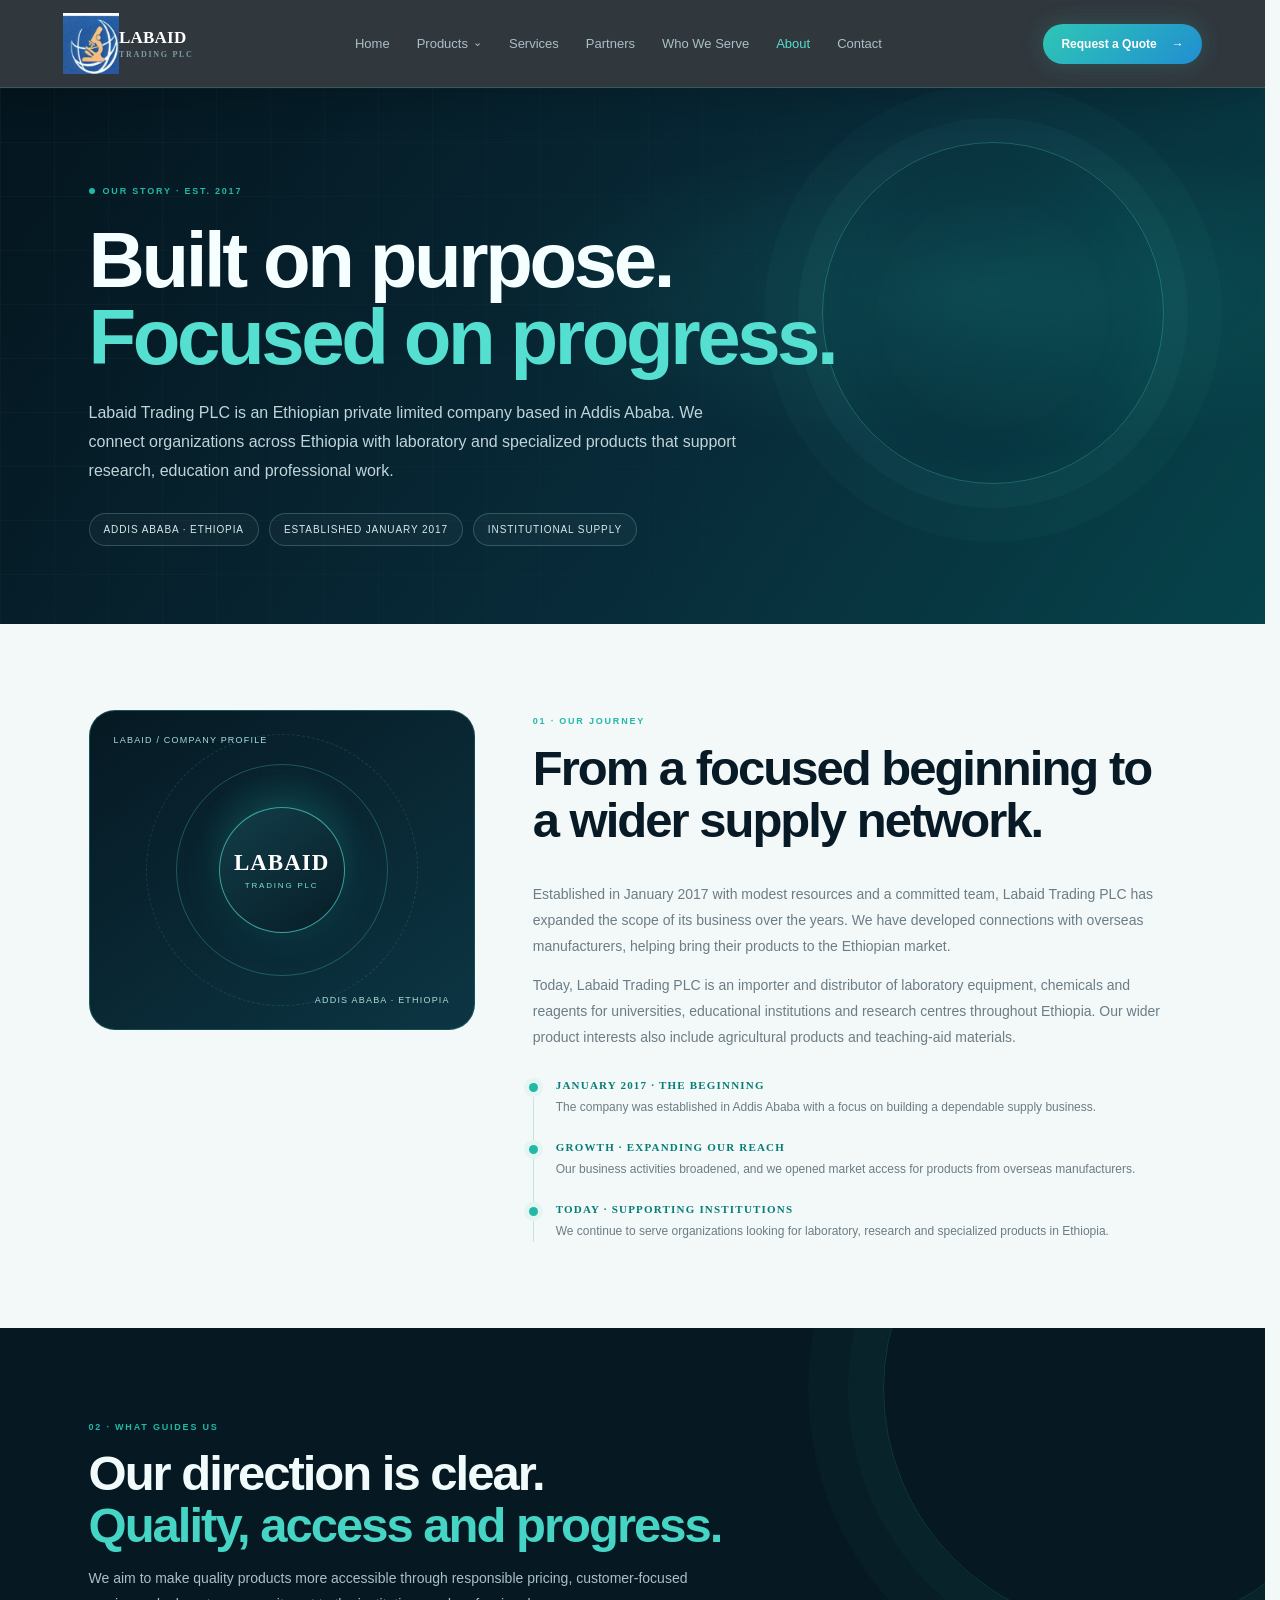
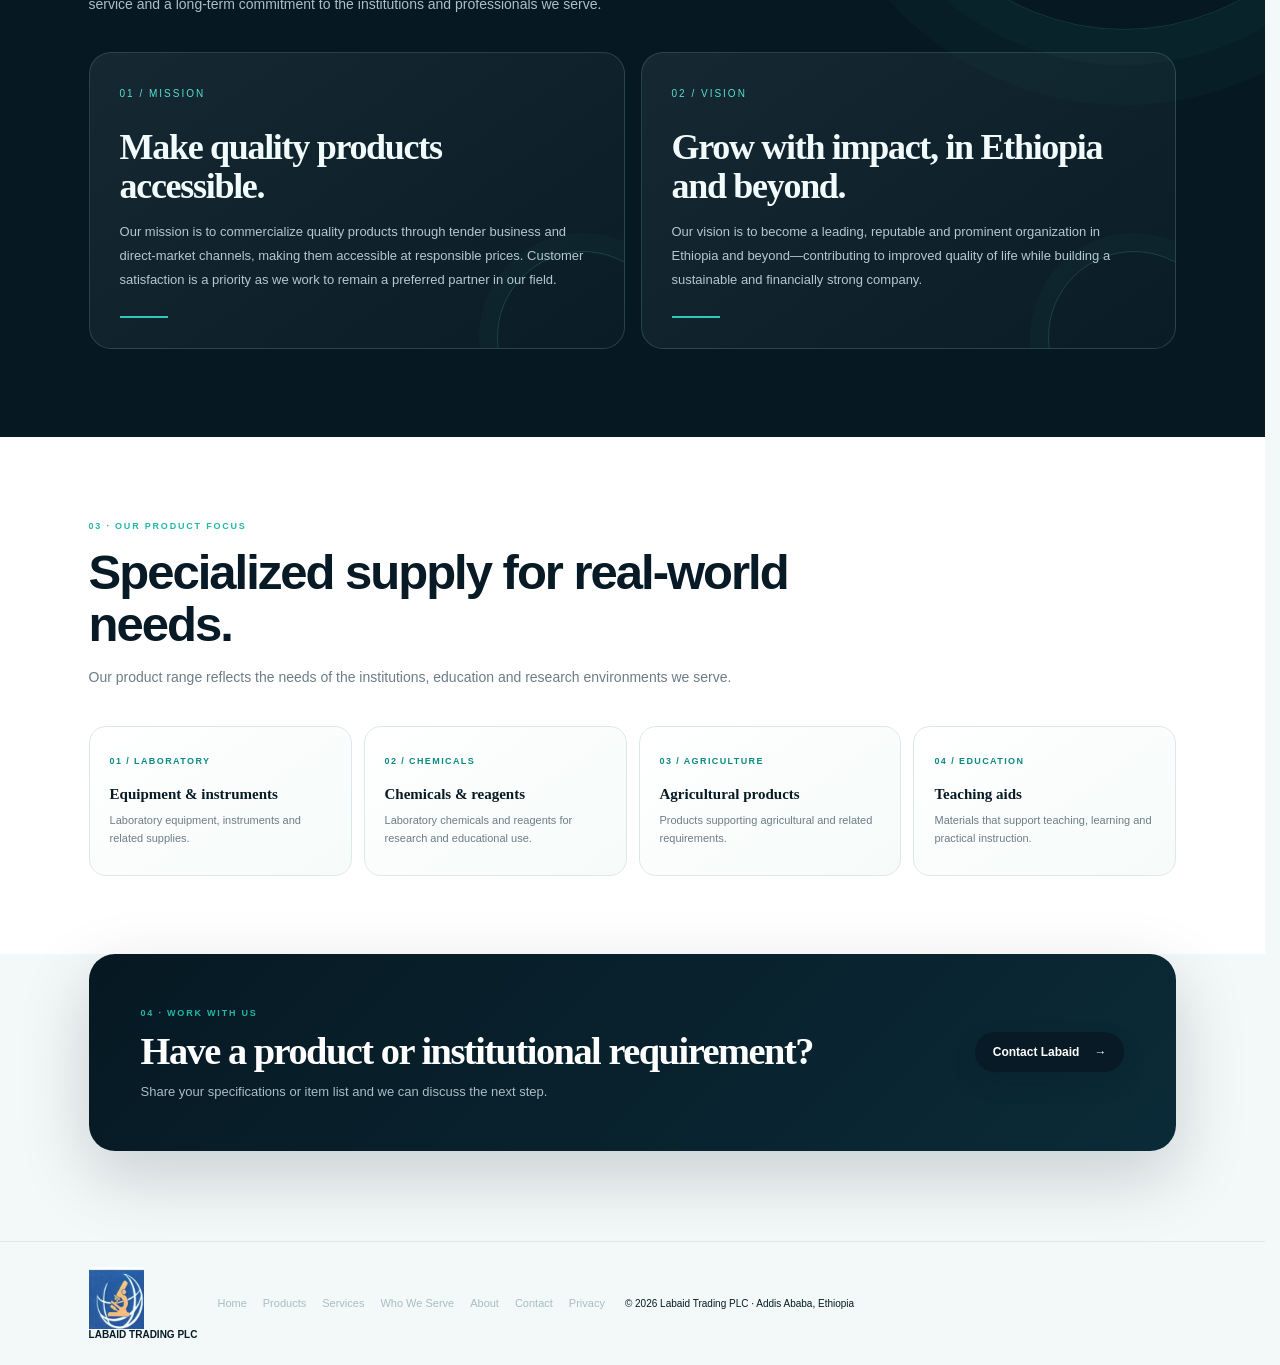
==== commit 64baed48: "Apply responsive sci-fi layer to about.html" ====
--- a/about.html
+++ b/about.html
@@ -6,7 +6,7 @@
 <meta name="description" content="Discover Labaid Trading PLC's history, mission and vision. An Ethiopian importer and distributor of laboratory equipment, chemicals, reagents and specialized supplies.">
 <meta name="theme-color" content="#061923">
 <title>About Labaid Trading PLC | Our Story, Mission & Vision</title>
-<link rel="stylesheet" href="styles.css">
+<link rel="stylesheet" href="styles.css"><link rel="stylesheet" href="responsive-upgrade.css">
 <style>
 /* About-page experience: a restrained sci-fi aesthetic that stays consistent with Labaid's existing identity. */
 .about-orbit-hero{position:relative;isolation:isolate;overflow:hidden;min-height:470px;padding:92px 7% 78px;background:radial-gradient(ellipse at 78% 38%,rgba(34,184,168,.18),transparent 34%),linear-gradient(125deg,#04151e,#082b39 58%,#06434a);color:#f5ffff}
--- a/styles.css
+++ b/styles.css
@@ -348,7 +348,7 @@
 .nav{z-index:100}.nav-products-wrap{position:relative;height:100%;display:flex;align-items:center}.nav-mega-trigger{border:0;background:none;color:inherit;font:inherit;font-size:13px;display:inline-flex;align-items:center;gap:5px;cursor:pointer;padding:10px 0}.nav-mega-trigger span{font-size:11px;transition:transform .2s}.nav-products-wrap:hover .nav-mega-trigger span,.nav-products-wrap.is-open .nav-mega-trigger span{transform:rotate(180deg)}
 .mega-menu{position:absolute;left:50%;top:calc(100% + 18px);transform:translate(-50%,8px);width:min(880px,calc(100vw - 40px));display:grid;grid-template-columns:1.05fr 1.6fr .55fr;gap:0;background:rgba(5,17,24,.96);border:1px solid rgba(110,228,216,.16);border-radius:22px;overflow:hidden;box-shadow:0 30px 90px rgba(0,0,0,.3);backdrop-filter:blur(20px);opacity:0;visibility:hidden;pointer-events:none;transition:.25s ease}.nav-products-wrap:hover .mega-menu,.nav-products-wrap.is-open .mega-menu{opacity:1;visibility:visible;pointer-events:auto;transform:translate(-50%,0)}
 .mega-intro,.mega-live{padding:24px}.mega-intro{border-right:1px solid rgba(255,255,255,.09)}.mega-intro .eyebrow{color:#65dfd2}.mega-intro strong{display:block;color:#fff;font:800 24px Manrope;letter-spacing:-1px;margin:11px 0}.mega-intro p{font-size:11px;line-height:1.7;color:#8ca8af;margin:0 0 18px}.mega-intro>a{color:#69e1d4;font:800 10px Manrope}.mega-links{display:grid;grid-template-columns:1fr 1fr;padding:12px}.mega-links a{padding:17px;border-radius:14px;color:#fff;display:grid;grid-template-columns:38px 1fr;column-gap:11px;row-gap:3px;transition:.2s}.mega-links a:hover{background:rgba(92,224,211,.07)}.mega-icon{grid-row:span 2;width:38px;height:38px;border-radius:11px;display:grid;place-items:center;border:1px solid rgba(105,225,212,.18);background:rgba(80,209,196,.06);color:#69e1d4;font-size:18px}.mega-links strong{font:800 13px Manrope}.mega-links small{color:#819da5;font-size:9px}.mega-live{display:flex;flex-direction:column;justify-content:center;text-align:center;background:linear-gradient(145deg,rgba(61,208,196,.08),rgba(78,169,255,.05));border-left:1px solid rgba(255,255,255,.08)}.mega-live span{font:900 8px Manrope;letter-spacing:1.8px;color:#65dfd2}.mega-live strong{font:900 42px Manrope;letter-spacing:-3px;color:#fff;margin:5px 0}.mega-live small{font-size:8px;line-height:1.5;color:#78949c}
-.entrance-experience{position:fixed;inset:0;background:#040d13;color:#fff;z-index:2000;display:grid;place-items:center;overflow:hidden;transition:opacity .8s ease,visibility .8s ease}.entrance-experience.is-done{opacity:0;visibility:hidden;pointer-events:none}.entrance-grid{position:absolute;inset:-20%;opacity:.18;background-image:linear-gradient(rgba(86,220,208,.12) 1px,transparent 1px),linear-gradient(90deg,rgba(86,220,208,.12) 1px,transparent 1px);background-size:70px 70px;transform:perspective(700px) rotateX(58deg) translateY(28%);transform-origin:center bottom}.entrance-line{position:absolute;left:0;right:0;top:50%;height:1px;background:linear-gradient(90deg,transparent,#55decf,transparent);box-shadow:0 0 30px rgba(85,222,207,.55);transform:scaleX(0);animation:entranceSweep 1.25s cubic-bezier(.2,.8,.2,1) .1s forwards}.entrance-mark{position:relative;text-align:center;opacity:0;transform:translateY(16px);animation:entranceMark .8s ease .45s forwards}.entrance-mark span{display:block;font:900 clamp(44px,8vw,90px)/.9 Manrope;letter-spacing:-5px}.entrance-mark small{display:block;margin-top:11px;font:800 9px Manrope;letter-spacing:4px;color:#67dfd2}.entrance-meta{position:absolute;left:6%;right:6%;bottom:30px;display:flex;justify-content:space-between;color:#607c84;font:800 7px Manrope;letter-spacing:1.8px}@keyframes entranceSweep{to{transform:scaleX(1)}}@keyframes entranceMark{to{opacity:1;transform:none}}
+.entrance-experience{position:fixed;inset:0;background:radial-gradient(ellipse at 50% 42%,#0b2b39 0%,#06141f 43%,#02070d 100%);color:#fff;z-index:2000;display:grid;place-items:center;overflow:hidden;isolation:isolate;perspective:1100px;transition:opacity .9s ease,visibility .9s ease}.entrance-experience.is-done{opacity:0;visibility:hidden;pointer-events:none}.entrance-grid{position:absolute;inset:-20%;opacity:.23;background-image:linear-gradient(rgba(86,220,208,.15) 1px,transparent 1px),linear-gradient(90deg,rgba(86,220,208,.15) 1px,transparent 1px);background-size:64px 64px;transform:perspective(700px) rotateX(58deg) translateY(28%);transform-origin:center bottom;mask-image:linear-gradient(transparent,#000 20%,#000 80%,transparent)}.entrance-halo{position:absolute;width:min(72vw,700px);aspect-ratio:1;border-radius:50%;background:radial-gradient(circle,rgba(73,208,255,.16),rgba(75,223,211,.055) 36%,transparent 68%);filter:blur(8px);animation:entranceHalo 4s ease-in-out infinite alternate}.entrance-orbit{position:absolute;width:min(58vw,530px);aspect-ratio:1;border:1px solid rgba(96,226,229,.24);border-radius:50%;transform-style:preserve-3d;box-shadow:0 0 35px rgba(69,200,232,.07),inset 0 0 35px rgba(69,200,232,.035)}.entrance-orbit-a{transform:rotateX(67deg) rotateZ(-18deg);animation:entranceOrbitA 12s linear infinite}.entrance-orbit-b{width:min(66vw,610px);border-color:rgba(91,159,255,.19);transform:rotateY(65deg) rotateX(12deg);animation:entranceOrbitB 16s linear infinite}.entrance-orbit-c{width:min(47vw,430px);border-style:dashed;border-color:rgba(101,230,215,.16);transform:rotateX(72deg) rotateY(25deg);animation:entranceOrbitA 20s linear infinite reverse}.entrance-orbit i{position:absolute;left:12%;top:18%;width:7px;height:7px;border-radius:50%;background:#72f3e4;box-shadow:0 0 18px 5px rgba(94,240,221,.48)}.entrance-line{position:absolute;left:0;right:0;top:50%;height:1px;background:linear-gradient(90deg,transparent,#55decf 35%,#9bdfff 50%,#55decf 65%,transparent);box-shadow:0 0 30px rgba(85,222,207,.65);transform:scaleX(0);animation:entranceSweep 1.35s cubic-bezier(.2,.8,.2,1) .15s forwards}.entrance-mark{position:relative;z-index:2;text-align:center;padding:34px 28px;opacity:0;transform:translateY(22px) rotateX(16deg) scale(.92);animation:entranceMark 1.15s cubic-bezier(.2,.8,.2,1) .5s forwards;transform-style:preserve-3d;filter:drop-shadow(0 12px 32px rgba(67,207,230,.16))}.entrance-mark span{display:block;font:900 clamp(44px,8vw,96px)/.9 Manrope,Arial,sans-serif;letter-spacing:clamp(-5px,-.5vw,-2px);color:#f5ffff;text-shadow:0 1px 0 #a3cbd1,0 2px 0 #6c9ba6,0 3px 0 #426a78,0 8px 24px rgba(47,196,220,.23);transform:translateZ(28px)}.entrance-mark small{display:block;margin-top:16px;font:800 10px Manrope,Arial,sans-serif;letter-spacing:5px;color:#70e8dc;text-shadow:0 0 18px rgba(85,222,207,.55)}.entrance-mark em{display:block;margin-top:22px;font:700 8px Manrope,Arial,sans-serif;letter-spacing:2px;color:#8aaeb8;font-style:normal}.entrance-scan{position:absolute;z-index:1;left:0;right:0;top:0;height:22%;background:linear-gradient(180deg,transparent,rgba(82,221,222,.055),transparent);animation:entranceScan 3.2s ease-in-out .4s infinite}.entrance-loading{position:absolute;bottom:76px;display:flex;align-items:center;gap:10px;color:#779aa5;font:800 8px Manrope,Arial,sans-serif;letter-spacing:2px}.entrance-loading i{width:6px;height:6px;border-radius:50%;background:#64e5d6;box-shadow:0 0 12px #64e5d6;animation:entrancePulse 1s ease-in-out infinite alternate}.entrance-meta{position:absolute;left:6%;right:6%;bottom:28px;display:flex;justify-content:space-between;color:#607c84;font:800 7px Manrope,Arial,sans-serif;letter-spacing:1.8px}@keyframes entranceSweep{to{transform:scaleX(1)}}@keyframes entranceMark{to{opacity:1;transform:translateY(0) rotateX(0) scale(1)}}@keyframes entranceHalo{to{transform:scale(1.13);opacity:.65}}@keyframes entranceOrbitA{to{transform:rotateX(67deg) rotateZ(342deg)}}@keyframes entranceOrbitB{to{transform:rotateY(425deg) rotateX(12deg)}}@keyframes entranceScan{0%{transform:translateY(-30vh)}100%{transform:translateY(110vh)}}@keyframes entrancePulse{to{opacity:.35;transform:scale(.7)}}
 .hero-live-status{display:inline-flex;align-items:center;gap:8px;width:max-content;margin:-8px 0 18px;padding:9px 11px;border:1px solid rgba(255,255,255,.16);border-radius:999px;background:rgba(2,15,21,.28);backdrop-filter:blur(9px);font:800 8px Manrope;letter-spacing:1.2px;color:#fff}.hero-live-status i{width:6px;height:6px;border-radius:50%;background:#55decf;box-shadow:0 0 10px #55decf}.hero-live-status b{color:#73e5d8;font-size:10px}.hero-live-status small{font-size:8px;color:#87a5ad;letter-spacing:.5px}
 .world-showcase{padding:108px 7% 112px;background:#eef5f5;position:relative;overflow:hidden}.world-showcase:before{content:"03";position:absolute;right:6%;top:60px;font:900 140px/.8 Manrope;letter-spacing:-10px;color:rgba(7,36,44,.035)}.world-head{display:flex;align-items:end;justify-content:space-between;gap:40px;margin-bottom:30px}.world-head h2,.partner-home h2,.audience-wow h2,.quote-launch h2{font:900 clamp(34px,4.8vw,65px)/.98 Manrope;letter-spacing:-3px;margin:12px 0}.world-head h2 em,.quote-launch h2 em{font-style:normal;color:#0c8a82}.world-head p{max-width:580px;color:#687c82;line-height:1.75;font-size:13px;margin:0}.world-grid{display:grid;grid-template-columns:1.45fr .8fr .8fr;gap:14px}.world-card{min-height:350px;position:relative;overflow:hidden;border-radius:25px;background:#07151c;color:#fff;display:block}.world-card img{width:100%;height:100%;display:block;object-fit:cover;transition:.65s cubic-bezier(.2,.8,.2,1)}.world-card:after{content:"";position:absolute;inset:0;background:linear-gradient(180deg,transparent 30%,rgba(2,13,18,.86))}.world-card:hover img{transform:scale(1.07)}.world-card div{position:absolute;z-index:2;left:25px;right:25px;bottom:24px}.world-card span{display:block;font:800 8px Manrope;letter-spacing:1.7px;color:#6fe2d4}.world-card strong{display:block;font:800 21px/1.15 Manrope;margin-top:9px;max-width:380px}.world-wide{min-height:440px}
 .partner-home{background:#06141a;color:#fff;padding:90px 7%;position:relative;overflow:hidden}.partner-home:after{content:"";position:absolute;right:-180px;top:-220px;width:650px;height:650px;border-radius:50%;background:radial-gradient(circle,rgba(74,195,255,.12),transparent 65%)}.partner-home-inner{position:relative;z-index:1;display:grid;grid-template-columns:.95fr 1.05fr;gap:75px;align-items:center}.partner-home-copy h2{max-width:560px}.partner-home-copy p{max-width:500px;color:#8fa8ae;line-height:1.75;font-size:13px}.text-link-light{color:#70e2d4!important}.partner-logo-rail{display:grid;grid-template-columns:repeat(3,1fr);gap:10px}.partner-logo-rail a{min-height:155px;border:1px solid rgba(255,255,255,.1);border-radius:18px;background:rgba(255,255,255,.035);display:flex;flex-direction:column;justify-content:center;padding:22px;transition:.25s}.partner-logo-rail a:hover{transform:translateY(-5px);background:rgba(255,255,255,.06);border-color:rgba(102,223,212,.3)}.partner-logo-rail span{font:900 23px Manrope;color:#fff;letter-spacing:-1px}.partner-logo-rail small{margin-top:7px;color:#6fe0d3;font:800 8px Manrope;letter-spacing:1.4px}
@@ -357,8 +357,8 @@
 .nav-menu{display:none}
 body.mobile-nav-open .nav nav{display:flex;position:fixed;left:15px;right:15px;top:78px;flex-direction:column;gap:4px;padding:14px;border:1px solid rgba(104,226,215,.16);border-radius:18px;background:rgba(5,17,24,.98);box-shadow:0 30px 70px rgba(0,0,0,.3)}body.mobile-nav-open .nav nav a,body.mobile-nav-open .nav-mega-trigger{color:#fff;padding:12px}.nav-menu{background:none;color:#fff;border:1px solid rgba(255,255,255,.12);border-radius:10px;width:38px;height:38px;cursor:pointer}
 @media(max-width:900px){.nav nav{display:none}.nav-menu{display:block}.mega-menu{position:static;transform:none!important;width:100%;display:none;margin:5px 0 4px}.nav-products-wrap.is-open .mega-menu{display:grid;opacity:1;visibility:visible;pointer-events:auto}.mega-menu{grid-template-columns:1fr}.mega-intro{border-right:0;border-bottom:1px solid rgba(255,255,255,.09)}.mega-links{grid-template-columns:1fr 1fr}.mega-live{display:none}.world-grid{grid-template-columns:1fr 1fr}.world-wide{grid-column:1/-1}.partner-home-inner,.quote-launch{grid-template-columns:1fr}.partner-logo-rail{grid-template-columns:repeat(3,1fr)}.audience-cards{grid-template-columns:1fr 1fr}.audience-cards a:nth-child(2){border-right:0}.audience-cards a:nth-child(3){border-left:1px solid #d8e3e3}.footer-big{align-items:flex-start;flex-direction:column}.footer-big a{margin-top:4px}}
-@media(max-width:560px){.entrance-meta{left:20px;right:20px;bottom:18px;flex-direction:column;gap:6px}.world-showcase,.audience-wow{padding-left:20px;padding-right:20px}.world-head,.audience-head{align-items:flex-start;flex-direction:column}.world-head h2,.partner-home h2,.audience-wow h2,.quote-launch h2{letter-spacing:-1.8px}.world-grid{grid-template-columns:1fr}.world-wide{grid-column:auto;min-height:350px}.world-card{min-height:300px}.partner-home{padding-left:20px;padding-right:20px}.partner-logo-rail{grid-template-columns:1fr}.partner-logo-rail a{min-height:105px}.audience-cards{grid-template-columns:1fr}.audience-cards a,.audience-cards a:first-child,.audience-cards a:nth-child(3){border-left:1px solid #d8e3e3;border-right:1px solid #d8e3e3}.audience-marquee{margin:35px -5% 25px;font-size:26px}.quote-launch{padding-left:20px;padding-right:20px}.quote-choice-grid{grid-template-columns:1fr}.footer-big{padding-left:20px;padding-right:20px}}
-@media(prefers-reduced-motion:reduce){.entrance-line,.entrance-mark{animation:none;opacity:1;transform:none}}
+@media(max-width:560px){.entrance-meta{left:20px;right:20px;bottom:18px;flex-direction:column;gap:6px}.entrance-mark em{max-width:280px;margin-left:auto;margin-right:auto;font-size:7px;line-height:1.8}.entrance-loading{bottom:82px;font-size:7px;letter-spacing:1.3px}.entrance-orbit-a{width:78vw}.entrance-orbit-b{width:88vw}.entrance-orbit-c{width:62vw}.world-showcase,.audience-wow{padding-left:20px;padding-right:20px}.world-head,.audience-head{align-items:flex-start;flex-direction:column}.world-head h2,.partner-home h2,.audience-wow h2,.quote-launch h2{letter-spacing:-1.8px}.world-grid{grid-template-columns:1fr}.world-wide{grid-column:auto;min-height:350px}.world-card{min-height:300px}.partner-home{padding-left:20px;padding-right:20px}.partner-logo-rail{grid-template-columns:1fr}.partner-logo-rail a{min-height:105px}.audience-cards{grid-template-columns:1fr}.audience-cards a,.audience-cards a:first-child,.audience-cards a:nth-child(3){border-left:1px solid #d8e3e3;border-right:1px solid #d8e3e3}.audience-marquee{margin:35px -5% 25px;font-size:26px}.quote-launch{padding-left:20px;padding-right:20px}.quote-choice-grid{grid-template-columns:1fr}.footer-big{padding-left:20px;padding-right:20px}}
+@media(prefers-reduced-motion:reduce){.entrance-line,.entrance-mark,.entrance-halo,.entrance-orbit,.entrance-scan,.entrance-loading i{animation:none;opacity:1;transform:none}}
 
 
 /* Requirement picker */
@@ -546,3 +546,80 @@
 @media(prefers-reduced-motion:reduce){
   .world-grid,.partner-logo-rail,.audience-cards,.pathway-grid,.quote-choice-grid,.product-category-nav{scroll-behavior:auto}
 }
+
+
+/* Navigation alignment and reliable hover access for the Products mega menu */
+@media (min-width: 901px) {
+  .nav nav {
+    align-items: center;
+  }
+  .nav-products-wrap {
+    height: auto;
+    align-self: center;
+    z-index: 30;
+  }
+  .nav-products-wrap::after {
+    content: "";
+    position: absolute;
+    left: 0;
+    right: 0;
+    top: 100%;
+    height: 22px;
+    pointer-events: auto;
+  }
+  .nav-mega-trigger {
+    display: inline-flex;
+    align-items: center;
+    justify-content: center;
+    line-height: 1.2;
+    vertical-align: middle;
+  }
+  .nav-mega-trigger span {
+    display: inline-flex;
+    align-items: center;
+    justify-content: center;
+    line-height: 1;
+    position: relative;
+    top: -1px;
+  }
+  .mega-menu {
+    z-index: 2;
+  }
+}
+
+
+/* Official manufacturer links on partner cards */
+.partner-logo-wrap{justify-content:center;padding:12px 16px;border:1px solid rgba(15,55,65,.08);border-radius:16px;background:rgba(255,255,255,.72)}
+.partner-logo-wrap img{max-width:200px;max-height:68px}
+.partner-logo-fallback{color:#173b45;text-align:center}
+.partner-site-link{display:inline-flex;align-items:center;gap:8px;margin-top:25px;padding:11px 0 3px;color:#087e80;font-size:12px;font-weight:800;letter-spacing:.02em;text-decoration:none;border-bottom:1px solid rgba(8,126,128,.28);transition:gap .2s ease,color .2s ease}
+.partner-site-link:hover{gap:13px;color:#04595e}
+.partner-site-link span{font-size:16px}
+.partner-card:hover .partner-logo-wrap{border-color:rgba(8,126,128,.22);background:#fff}
+
+
+/* Laboratory-focused cinematic entrance */
+.lab-intro-scene{position:absolute;inset:0;z-index:1;pointer-events:none;perspective:900px;overflow:hidden}
+.lab-instrument{position:absolute;top:50%;width:clamp(125px,19vw,240px);opacity:0;filter:drop-shadow(0 0 24px rgba(76,226,219,.14));animation:labInstrumentIn 1.2s cubic-bezier(.2,.8,.2,1) .3s forwards,labInstrumentFloat 6s ease-in-out 1.5s infinite}
+.lab-instrument svg{display:block;width:100%;height:auto;overflow:visible}
+.lab-microscope{left:clamp(2%,calc(50% - 440px),13%);transform:translateY(-42%) rotateY(18deg);transform-origin:center}
+.lab-flask{right:clamp(2%,calc(50% - 440px),13%);width:clamp(95px,13vw,165px);transform:translateY(-43%) rotateY(-18deg);animation-delay:.55s,1.75s}
+.instrument-label,.instrument-base{display:block;font:800 7px Manrope,Arial,sans-serif;letter-spacing:1.8px;color:rgba(130,236,228,.62);text-align:center}
+.instrument-label{margin-bottom:12px}.instrument-base{margin-top:8px;color:rgba(130,236,228,.42)}
+.lab-molecule{position:absolute;left:50%;top:50%;width:clamp(220px,30vw,360px);height:clamp(220px,30vw,360px);transform:translate(-50%,-50%);opacity:.7;animation:moleculeDrift 12s ease-in-out infinite}
+.lab-molecule:before,.lab-molecule:after{content:"";position:absolute;left:18%;top:52%;width:65%;height:1px;background:linear-gradient(90deg,transparent,rgba(110,244,226,.65),transparent);transform:rotate(35deg)}
+.lab-molecule:after{transform:rotate(-35deg)}
+.lab-molecule i,.lab-molecule b{position:absolute;display:block;width:9px;height:9px;border-radius:50%;background:#b8fff3;box-shadow:0 0 18px 5px rgba(84,239,220,.55);border:1px solid #e0fffb}
+.lab-molecule i:nth-child(1){left:20%;top:47%}.lab-molecule i:nth-child(2){left:47%;top:20%;width:6px;height:6px}.lab-molecule i:nth-child(3){right:17%;top:48%;width:12px;height:12px}.lab-molecule i:nth-child(4){left:47%;bottom:17%;width:7px;height:7px}.lab-molecule i:nth-child(5){left:30%;bottom:30%;width:5px;height:5px}.lab-molecule b{left:48%;top:48%;width:14px;height:14px;background:#50d8cf}
+.lab-readout{position:absolute;left:50%;bottom:18%;transform:translateX(-50%);text-align:center;white-space:nowrap;opacity:0;animation:readoutReveal .8s ease 1.25s forwards}
+.lab-readout span{display:block;color:#5f9da7;font:800 7px Manrope,Arial,sans-serif;letter-spacing:3px;margin-bottom:8px}
+.lab-readout strong{color:#8dbcc2;font:800 7px Manrope,Arial,sans-serif;letter-spacing:1.8px}
+.lab-readout i{font-style:normal;color:#60ead9;font-size:6px;margin:0 5px}
+.entrance-mark{z-index:3}
+.entrance-loading{z-index:4}
+@keyframes labInstrumentIn{from{opacity:0;filter:blur(8px) drop-shadow(0 0 0 rgba(76,226,219,0));translate:0 18px}to{opacity:.82;filter:blur(0) drop-shadow(0 0 24px rgba(76,226,219,.14));translate:0 0}}
+@keyframes labInstrumentFloat{0%,100%{margin-top:0}50%{margin-top:-9px}}
+@keyframes moleculeDrift{0%,100%{rotate:0deg;scale:1}50%{rotate:9deg;scale:1.04}}
+@keyframes readoutReveal{to{opacity:.82}}
+@media(max-width:700px){.lab-microscope{left:-6%;top:39%;width:clamp(105px,29vw,160px);opacity:.42!important}.lab-flask{right:-5%;top:40%;width:clamp(85px,23vw,130px);opacity:.48!important}.lab-molecule{width:70vw;height:70vw;top:44%;opacity:.4}.lab-readout{bottom:20%;width:100%;white-space:normal}.lab-readout strong{font-size:6px;letter-spacing:1px}.entrance-mark{margin-top:-12px}.entrance-mark em{max-width:280px;line-height:1.8;margin-left:auto;margin-right:auto}.instrument-label,.instrument-base{font-size:6px;letter-spacing:1px}}
+@media(prefers-reduced-motion:reduce){.lab-instrument,.lab-molecule,.lab-readout{animation:none;opacity:.55;translate:0 0}}
--- a/responsive-upgrade.css
+++ b/responsive-upgrade.css
@@ -0,0 +1,233 @@
+/* Outcome Platform — responsive sci-fi system upgrade
+   Additive layer: preserves existing page content and application behavior. */
+:root {
+  --upgrade-bg: #061923;
+  --upgrade-panel: rgba(10, 35, 46, .78);
+  --upgrade-line: rgba(91, 226, 215, .20);
+  --upgrade-glow: #55decf;
+  --upgrade-blue: #3b9bd6;
+  --upgrade-radius: 22px;
+}
+html { width: 100%; max-width: 100%; overflow-x: clip; }
+body { width: 100%; max-width: 100%; overflow-x: clip; }
+img, svg, video, canvas, iframe { max-width: 100%; }
+img { height: auto; }
+button, a, input, select, textarea { -webkit-tap-highlight-color: transparent; }
+button, input, select, textarea { max-width: 100%; }
+a, button { touch-action: manipulation; }
+:focus-visible { outline: 2px solid var(--upgrade-glow); outline-offset: 4px; }
+::selection { color: #04191d; background: #7af4e5; }
+
+/* Cohesive, premium scientific finish */
+.nav {
+  border-bottom-color: var(--upgrade-line);
+  box-shadow: 0 10px 34px rgba(0, 0, 0, .16);
+}
+.nav, .announcement { backdrop-filter: blur(18px); -webkit-backdrop-filter: blur(18px); }
+.primary, .nav-cta, .text-link, .product-link, .filter button,
+.product-category-nav a, .product-category-nav button {
+  transition: transform .22s ease, box-shadow .22s ease, border-color .22s ease, background .22s ease, color .22s ease;
+}
+.primary:hover, .nav-cta:hover { box-shadow: 0 0 0 1px rgba(85,222,207,.22), 0 12px 34px rgba(40,205,190,.18); }
+.product-card, .service-card, .sector-grid > div, .contact-details > div,
+.category-card, .partner-card, .quick-card, .service-detail-card {
+  transition: border-color .25s ease, box-shadow .25s ease, transform .25s ease;
+}
+.product-card:hover, .service-card:hover, .sector-grid > div:hover,
+.contact-details > div:hover, .category-card:hover, .partner-card:hover,
+.quick-card:hover, .service-detail-card:hover {
+  border-color: rgba(85,222,207,.38);
+  box-shadow: 0 18px 48px rgba(0,0,0,.13), 0 0 26px rgba(85,222,207,.055);
+}
+.page-hero, .hero, .header-cinema, .company-intro, .presentation-stage {
+  isolation: isolate;
+}
+.page-hero:before, .hero:before {
+  content: "";
+  position: absolute;
+  inset: 0;
+  z-index: -1;
+  pointer-events: none;
+  background-image: linear-gradient(rgba(110,235,224,.035) 1px, transparent 1px), linear-gradient(90deg, rgba(110,235,224,.035) 1px, transparent 1px);
+  background-size: 54px 54px;
+  mask-image: linear-gradient(to bottom right, #000, transparent 85%);
+}
+.eyebrow { line-height: 1.6; }
+h1, h2, h3, p { overflow-wrap: anywhere; }
+input, textarea, select { min-width: 0; }
+textarea { max-width: 100%; }
+footer { flex-wrap: wrap; }
+
+/* Wide tablets and small laptops */
+@media (max-width: 1024px) {
+  .nav { gap: 14px; }
+  .nav nav { gap: 16px; }
+  .hero, .home-hero { gap: 28px; }
+  .intro, .sectors { gap: 38px; }
+  .about { gap: 35px; }
+  .page-section { padding-top: 76px; padding-bottom: 76px; }
+  .product-grid { grid-template-columns: repeat(2, minmax(0, 1fr)); }
+  .visual-strip { grid-template-columns: repeat(2, minmax(0, 1fr)); }
+  .visual-tile:first-child { grid-column: 1 / -1; }
+}
+
+/* Mobile navigation and layouts */
+@media (max-width: 850px) {
+  .nav { position: sticky; top: 0; min-height: 68px; height: auto; padding: 10px 18px !important; gap: 10px; }
+  .nav .brand { min-width: 0; flex: 1 1 auto; }
+  .brand-logo { max-width: min(38vw, 150px); height: 46px !important; object-fit: contain; }
+  .brand > span { font-size: 14px; white-space: nowrap; }
+  .brand small { font-size: 7px; letter-spacing: 1.2px; }
+  .nav-menu { display: inline-flex !important; flex: 0 0 44px; width: 44px; height: 44px; min-width: 44px; min-height: 44px; align-items: center; justify-content: center; cursor: pointer; }
+  .nav-cta { display: none !important; }
+  .nav nav, .nav-open nav { display: none; }
+  .nav.mobile-nav-open nav, .mobile-nav-open .nav nav, .nav.nav-open nav {
+    display: flex !important;
+    position: absolute;
+    top: calc(100% + 8px);
+    left: 12px;
+    right: 12px;
+    max-height: min(72dvh, 560px);
+    overflow-y: auto;
+    overscroll-behavior: contain;
+    flex-direction: column;
+    align-items: stretch;
+    gap: 4px;
+    padding: 12px;
+    border: 1px solid rgba(85,222,207,.25);
+    border-radius: 18px;
+    background: rgba(4, 20, 29, .98);
+    box-shadow: 0 24px 70px rgba(0,0,0,.38), 0 0 32px rgba(85,222,207,.08);
+    z-index: 1200;
+  }
+  .nav.mobile-nav-open nav a, .mobile-nav-open .nav nav a, .nav.nav-open nav a,
+  .nav.mobile-nav-open .nav-mega-trigger, .mobile-nav-open .nav .nav-mega-trigger, .nav.nav-open .nav-mega-trigger {
+    display: flex;
+    width: 100%;
+    min-height: 46px;
+    align-items: center;
+    padding: 12px 14px;
+    border-radius: 10px;
+    color: #eefafa;
+    text-align: left;
+  }
+  .nav nav a:hover, .nav nav a:focus-visible { background: rgba(85,222,207,.09); }
+  .nav-products-wrap { width: 100%; }
+  .mega-menu { position: static !important; width: 100% !important; max-width: 100% !important; max-height: none !important; overflow: visible !important; margin-top: 6px; }
+  .mega-links { grid-template-columns: 1fr 1fr !important; }
+  .mega-intro, .mega-live { display: none !important; }
+  .hero, .home-hero { min-height: auto; grid-template-columns: minmax(0,1fr); padding: 70px 6% 60px; }
+  .hero-panel { display: none; }
+  .header-cinema { min-height: 0; }
+  .header-cinema-content { width: 100%; max-width: 100%; }
+  .header-cinema-info { grid-template-columns: 1fr !important; gap: 10px; }
+  .header-cinema-info > div { min-width: 0; }
+  .header-cinema-lead { max-width: 100%; }
+  .intro, .sectors, .cta, .page-contact, .company-intro { grid-template-columns: minmax(0,1fr) !important; }
+  .product-grid, .service-grid { grid-template-columns: repeat(2, minmax(0,1fr)); }
+  .section-head { align-items: flex-start; }
+  .filter { justify-content: flex-start; }
+  .about { grid-template-columns: minmax(0,1fr); padding: 38px; }
+  .about-mark { width: 110px; height: 110px; font-size: 58px; }
+  .cta form { grid-template-columns: minmax(0,1fr) minmax(0,1fr); }
+  .page-hero { min-height: 360px; padding: 70px 6%; }
+  .page-hero h1 { font-size: clamp(38px, 8vw, 60px); letter-spacing: -2px; }
+  .presentation-stage { min-height: 0; }
+  .presentation-slide { grid-template-columns: minmax(0,1fr) !important; }
+  .slide-visual { min-height: 240px; }
+  .slide-copy { min-width: 0; }
+  .catalogue-tools { align-items: stretch; }
+  .search-box { width: 100%; min-width: 0; max-width: none; }
+  .product-category-nav { max-width: 100%; }
+  .page-contact > *, .cta > *, .about > *, .intro > *, .sectors > * { min-width: 0; }
+}
+
+/* Phones */
+@media (max-width: 600px) {
+  body { font-size: 15px; }
+  .announcement { padding: 9px 14px; font-size: 9px; line-height: 1.5; text-align: center; }
+  .announcement a { display: inline-block; margin-left: 5px; }
+  .nav { padding: 8px 12px !important; }
+  .brand-logo { height: 40px !important; max-width: 33vw; }
+  .brand > span { font-size: 12px; }
+  .brand small { font-size: 6px; letter-spacing: .9px; }
+  .hero, .home-hero { padding: 54px 20px 48px; }
+  .hero h1, .home-hero h1 { font-size: clamp(37px, 11vw, 54px); line-height: 1.02; letter-spacing: -2px; }
+  .hero p, .page-hero p, .header-cinema-lead { font-size: 14px; line-height: 1.7; }
+  .hero-actions { display: flex; flex-wrap: wrap; align-items: stretch; gap: 10px; }
+  .hero-actions > a { justify-content: center; min-height: 46px; }
+  .hero-proof { gap: 9px; margin-top: 30px; font-size: 9px; }
+  .header-cinema-content { padding: 56px 20px 68px !important; }
+  .header-cinema-brandline { font-size: 8px; letter-spacing: 1px; }
+  .header-cinema-info { gap: 8px; margin-top: 20px; }
+  .header-cinema-info > div { padding: 10px 12px; border-radius: 12px; }
+  .header-cinema-info a { overflow-wrap: anywhere; }
+  .header-cinema-meta { left: 20px; right: 20px; bottom: 22px; font-size: 8px; }
+  .header-cinema-scroll { display: none; }
+  .header-cinema-dots { bottom: 18px; }
+  .intro, .products, .services, .sectors, .page-section, .presentation { padding: 58px 20px; }
+  .section-head { gap: 18px; margin-bottom: 24px; }
+  .section-head h2, .intro h2, .sector-intro h2, .about h2, .cta h2 { font-size: clamp(28px, 8vw, 40px); letter-spacing: -1.4px; }
+  .product-grid, .service-grid, .sector-grid, .category-grid, .product-category-nav { grid-template-columns: minmax(0,1fr) !important; }
+  .product-card { border-radius: 18px; }
+  .product-visual { height: 175px; }
+  .product-body { padding: 17px; }
+  .visual-strip { display: grid; grid-template-columns: minmax(0,1fr); gap: 12px; padding: 0 20px 58px; }
+  .visual-tile, .visual-tile:first-child { grid-column: auto; min-height: 220px; }
+  .services { padding-top: 60px; padding-bottom: 60px; }
+  .service-card { min-height: 0; padding: 22px; }
+  .sectors { gap: 28px; }
+  .sector-grid > div { padding: 18px; }
+  .about { margin: 0 14px 55px; padding: 28px 22px; border-radius: 22px; }
+  .about-mark { width: 86px; height: 86px; border-radius: 24px; font-size: 46px; }
+  .about-points { gap: 7px; }
+  .about-points span { font-size: 9px; }
+  .cta { margin: 0 14px 55px; padding: 28px 20px; border-radius: 22px; gap: 24px; }
+  .cta form { grid-template-columns: minmax(0,1fr); }
+  .cta textarea, .cta .primary { grid-column: auto; }
+  .page-hero { min-height: 310px; padding: 58px 20px; }
+  .page-hero h1 { font-size: clamp(36px, 10vw, 50px); letter-spacing: -1.8px; }
+  .page-contact { padding: 48px 20px; gap: 30px; }
+  .contact-details > div { overflow-wrap: anywhere; }
+  .presentation { padding: 58px 20px; }
+  .presentation-head { align-items: flex-start; flex-direction: column; gap: 18px; }
+  .presentation-stage { border-radius: 18px; }
+  .slide-visual { min-height: 205px; padding: 22px; }
+  .slide-copy { padding: 25px 20px; }
+  .slide-copy h3 { font-size: 26px; }
+  .slide-progress { display: flex; max-width: 100%; overflow-x: auto; }
+  .catalogue-tools { gap: 10px; }
+  .search-box { height: 48px; }
+  .product-category-nav { display: flex !important; flex-direction: row; overflow-x: auto; padding-bottom: 6px; }
+  .product-category-nav > * { flex: 0 0 auto; white-space: nowrap; }
+  .catalogue-status { align-items: flex-start; flex-direction: column; gap: 10px; }
+  .product-photo { height: 190px; object-fit: contain; }
+  .modal-backdrop { padding: 12px; }
+  .modal { max-height: calc(100dvh - 24px); overflow-y: auto; padding: 27px 20px; border-radius: 20px; }
+  .modal h2 { font-size: 25px; }
+  footer { padding: 24px 20px; gap: 18px; }
+  .footer-links { display: flex; flex-wrap: wrap; gap: 12px 16px; }
+  .footer-bottom { gap: 16px; }
+  .mega-links { grid-template-columns: minmax(0,1fr) !important; }
+  .quick-grid { grid-template-columns: minmax(0,1fr) !important; }
+  .service-detail-grid { grid-template-columns: minmax(0,1fr) !important; }
+  .company-intro-visual { height: 280px; }
+  .presentation-stage { min-height: 0 !important; }
+  .presentation-slide { position: relative; }
+}
+
+/* Extra narrow phones */
+@media (max-width: 380px) {
+  .nav { gap: 6px; }
+  .brand-logo { max-width: 29vw; }
+  .brand > span { font-size: 11px; }
+  .nav-menu { flex-basis: 40px; width: 40px; min-width: 40px; height: 40px; min-height: 40px; }
+  .hero h1, .home-hero h1 { font-size: 36px; }
+  .primary, .secondary { padding: 12px 14px; font-size: 11px; }
+  .header-cinema-content { padding-left: 16px !important; padding-right: 16px !important; }
+}
+
+/* Accessibility: avoid large animation costs and respect system preferences */
+@media (prefers-reduced-motion: reduce) {
+  *, *::before, *::after { scroll-behavior: auto !important; animation-duration: .01ms !important; animation-iteration-count: 1 !important; transition-duration: .01ms !important; }
+}
